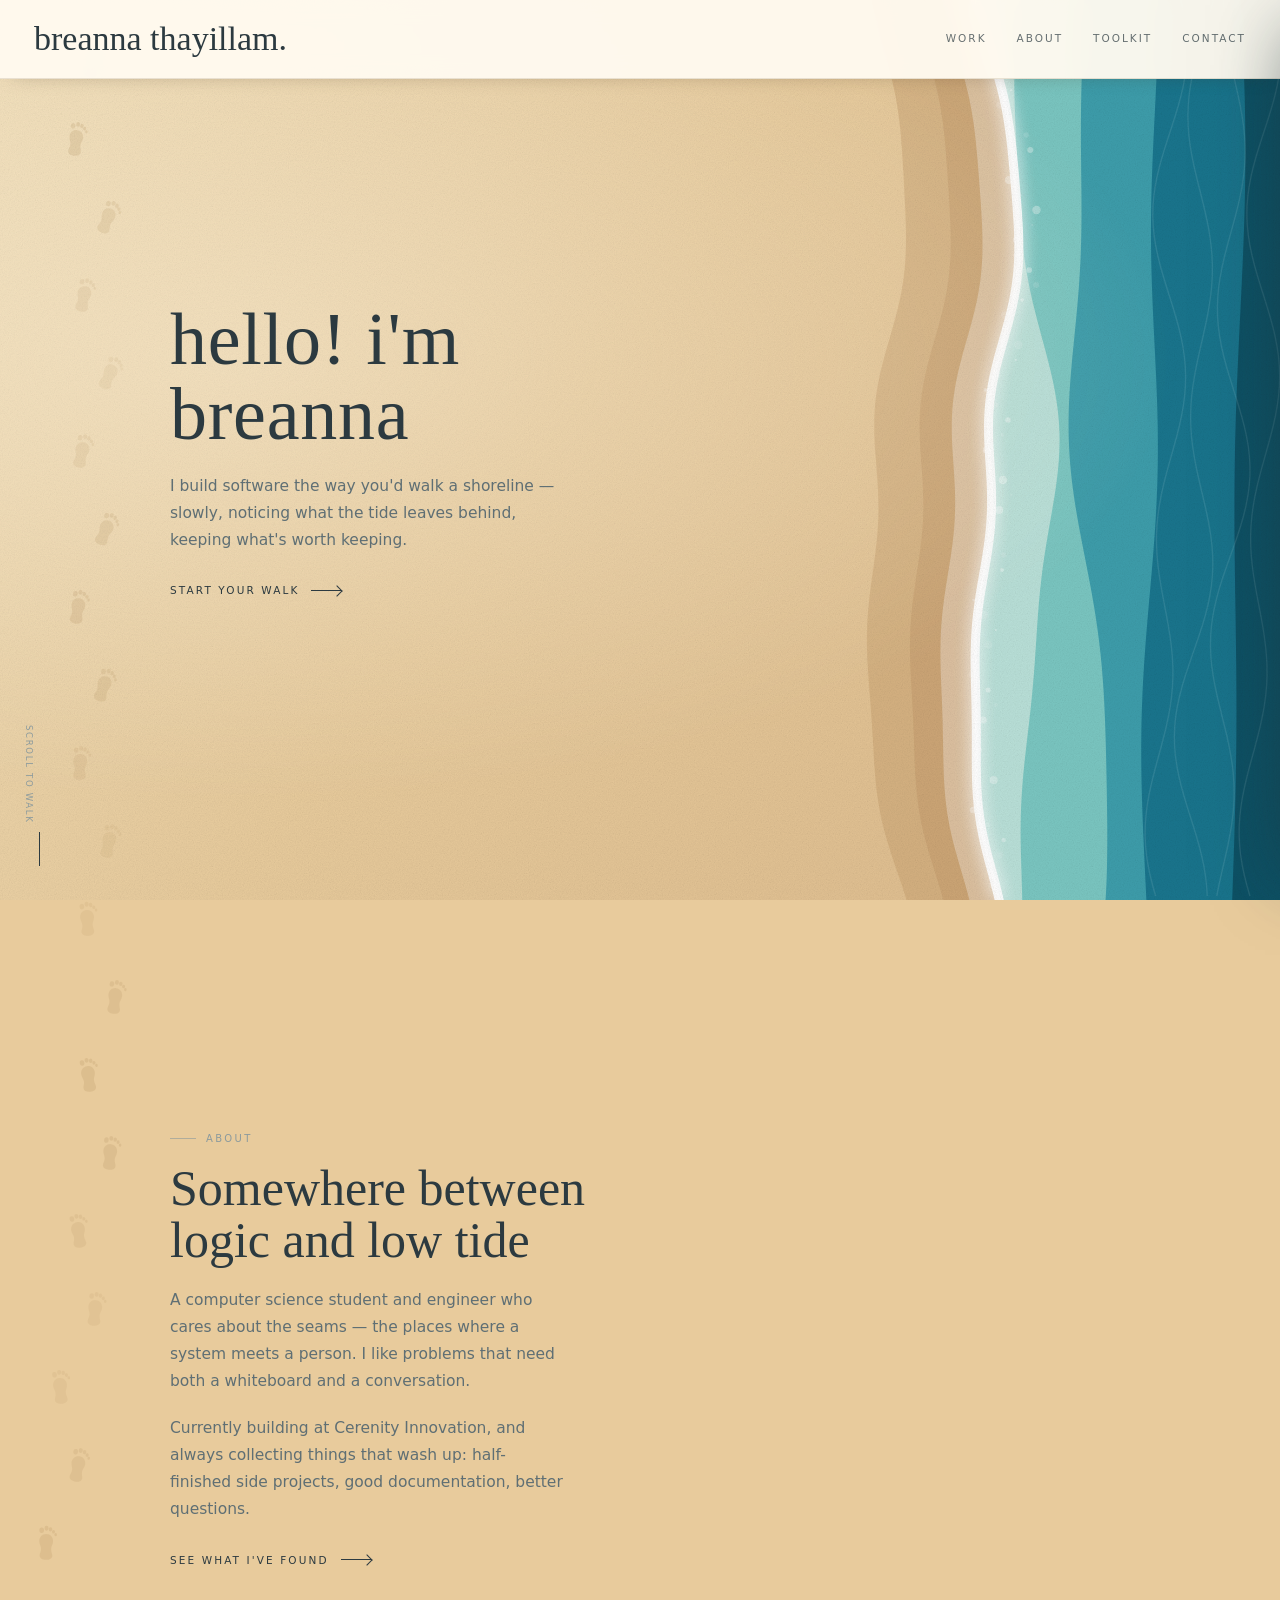
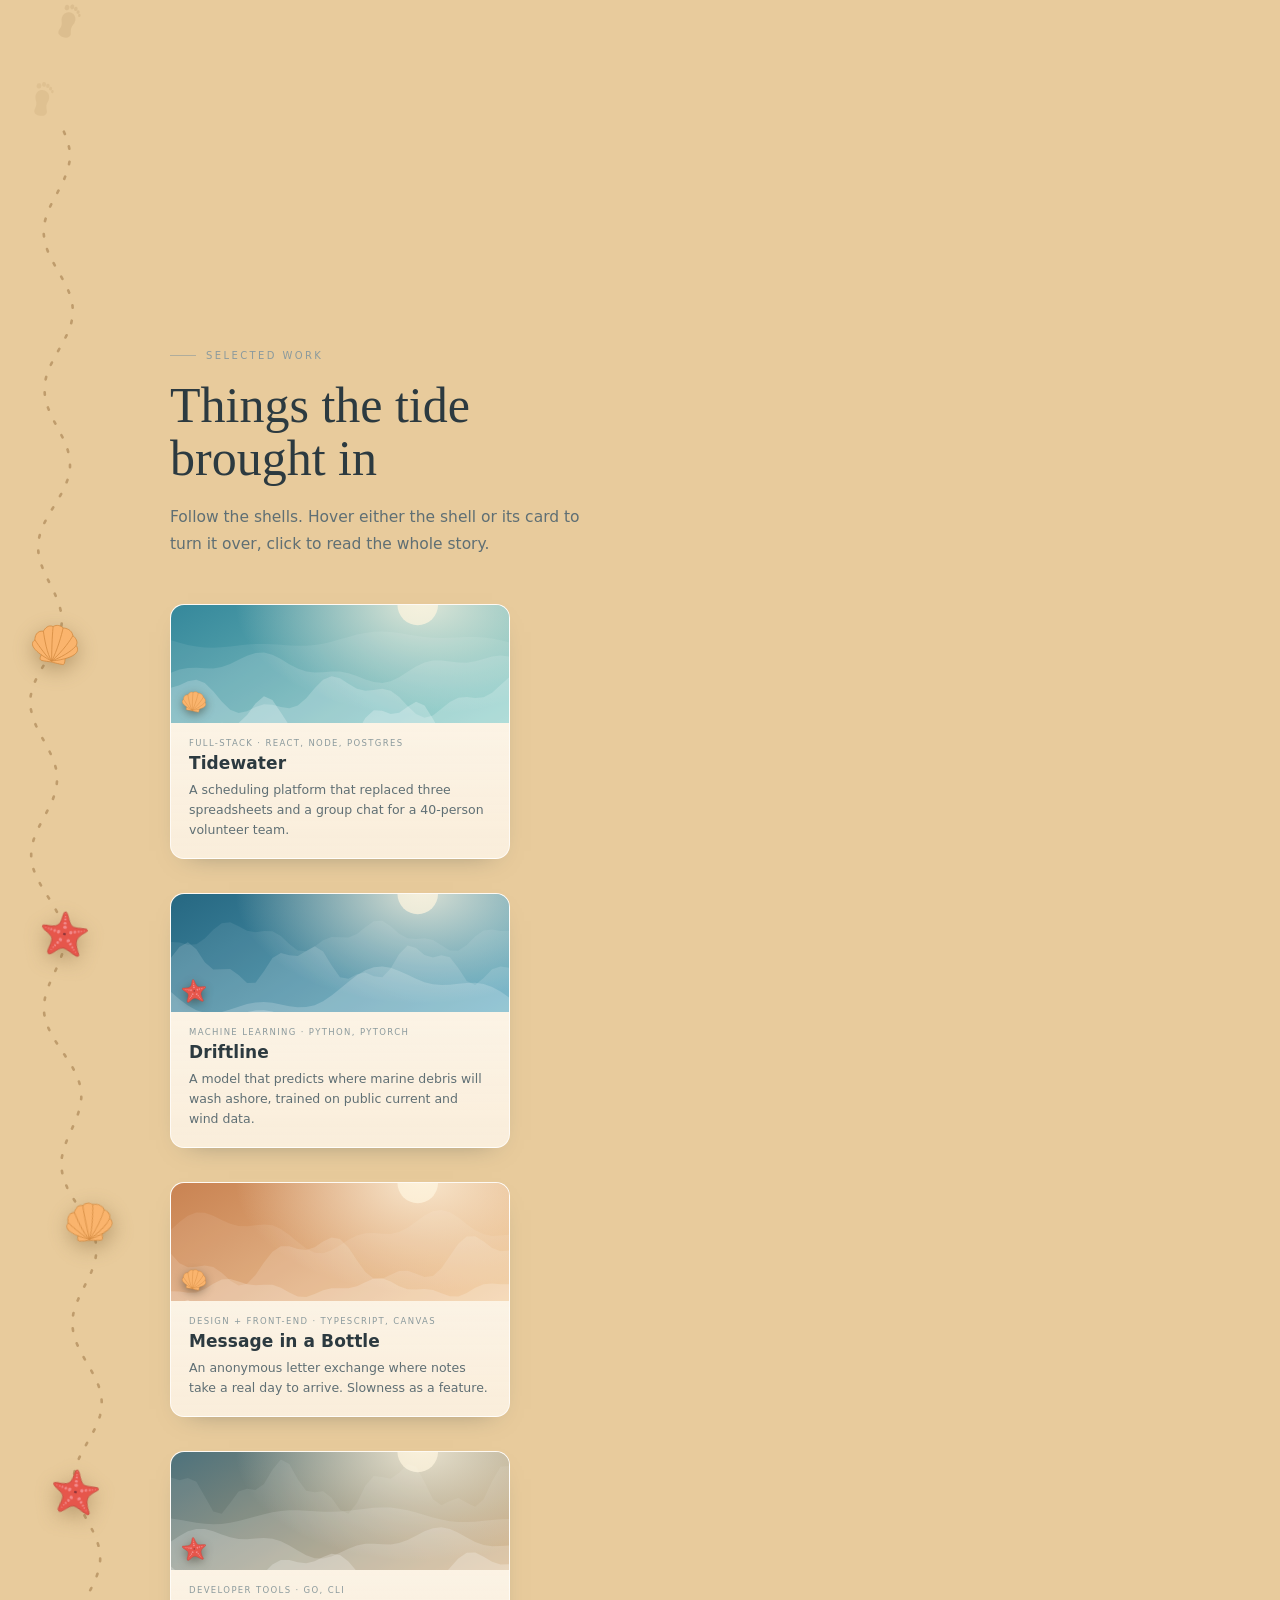
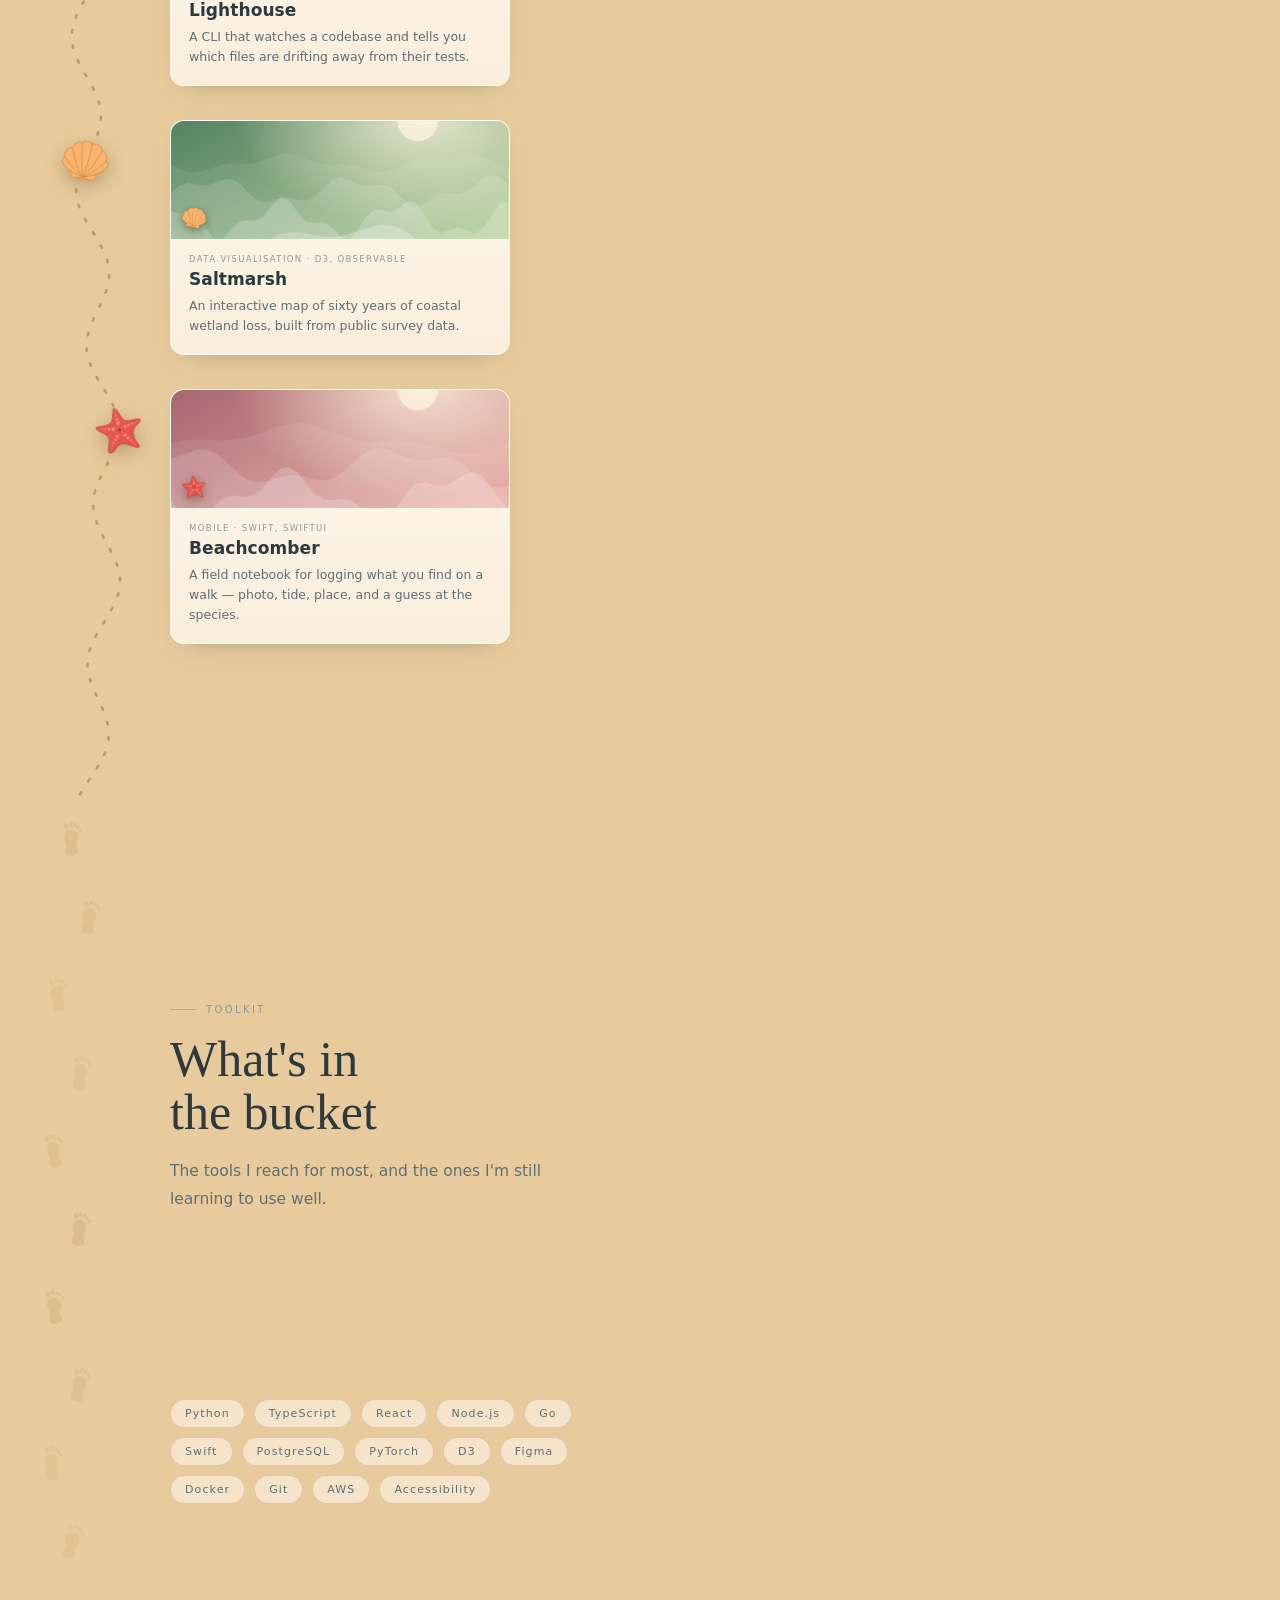
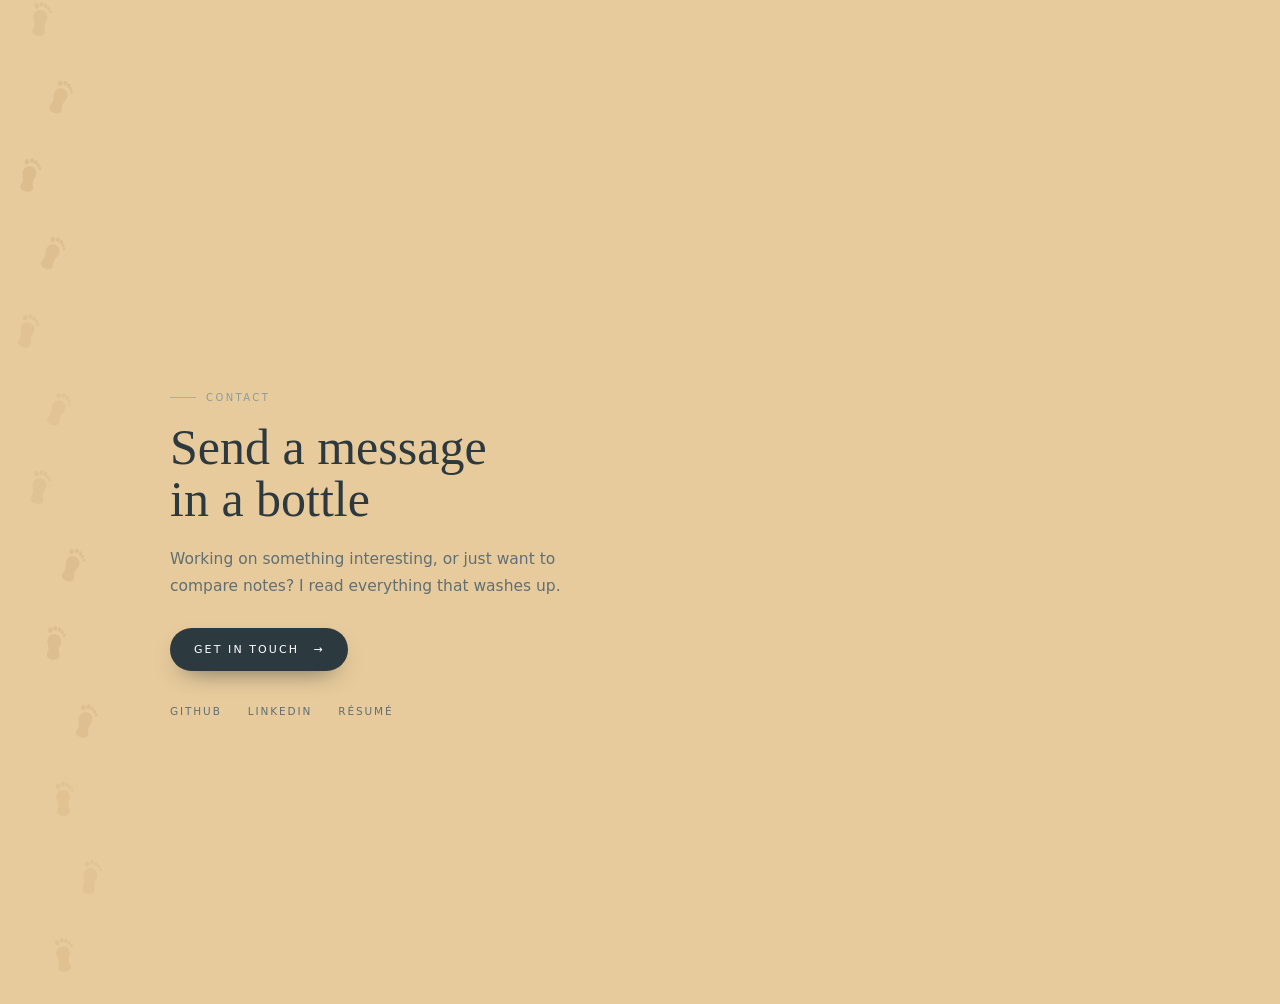
==== index.html @ 3561fac8 "interactive portfolio template set" ====
<!doctype html>
<html lang="en">
<head>
<meta charset="utf-8">
<meta name="viewport" content="width=device-width, initial-scale=1">
<title>Breanna Thayillam CS + Design Portfolio</title>
<style>
/* ============================================================
   SHORELINE — an interactive portfolio
   Sand on the left, sea on the right, the tide line running
   vertically down the screen. Scroll to walk the beach.
   ============================================================ */

:root{
  --shore: 52%;               /* horizontal position of the tide line */
  --trail: 170px;             /* footprint / shell gutter */
  --dry: 74vw;                /* rightmost x still on dry sand — JS measures it */

  --ink:        #2c3a40;
  --ink-soft:   #5f6f74;
  --ink-faint:  #8b9a9d;
  --sand-warm:  #e8cb9c;
  --shell:      #fdf6e9;
  --foam:       #ffffff;
  --deep:       #0e5468;

  --script: 'Snell Roundhand','Brush Script MT','Segoe Script','Bradley Hand',cursive;
  --sans: 'Avenir Next','Avenir','Helvetica Neue',system-ui,-apple-system,sans-serif;

  --ease: cubic-bezier(.22,.8,.28,1);
}

*{box-sizing:border-box;margin:0;padding:0}
html{scroll-behavior:smooth}
body{
  font-family:var(--sans);
  color:var(--ink);
  background:#e8cb9c;
  overflow-x:hidden;
  cursor:default;
  -webkit-font-smoothing:antialiased;
}

/* ---------- fixed beach ---------- */
#sea{position:fixed;inset:0;width:100%;height:100%;z-index:0;display:block}

#grain{
  position:fixed;inset:0;z-index:1;pointer-events:none;
  opacity:.5;mix-blend-mode:multiply;
  background-image:url("data:image/svg+xml,%3Csvg xmlns='http://www.w3.org/2000/svg' width='220' height='220'%3E%3Cfilter id='n'%3E%3CfeTurbulence type='fractalNoise' baseFrequency='0.85' numOctaves='4' stitchTiles='stitch'/%3E%3CfeColorMatrix type='saturate' values='0'/%3E%3C/filter%3E%3Crect width='220' height='220' filter='url(%23n)' opacity='.42'/%3E%3C/svg%3E");
}

/* vignette so text always sits on calm sand */
#vign{
  position:fixed;inset:0;z-index:1;pointer-events:none;
  background:radial-gradient(120% 80% at 18% 40%, rgba(255,246,228,.34), rgba(255,246,228,0) 62%);
}

/* ---------- footprints trailing the cursor ---------- */
#prints{position:fixed;inset:0;z-index:2;pointer-events:none;overflow:hidden}
.print{
  position:absolute;width:26px;height:40px;margin:-20px 0 0 -13px;
  opacity:0;transform-origin:50% 50%;
  animation:press .5s var(--ease) forwards, lift 7s linear forwards;
}
.print svg{width:100%;height:100%;display:block}
@keyframes press{ from{opacity:0;transform:var(--t) scale(.72)} to{opacity:.42;transform:var(--t) scale(1)} }
@keyframes lift{ 0%,42%{filter:none} 100%{opacity:0} }
/* a print the swash reaches dissolves instead of fading */
.print.wash{animation:washaway .9s var(--ease) forwards}
@keyframes washaway{
  from{opacity:.42;transform:var(--t) scale(1);filter:blur(0)}
  to{opacity:0;transform:var(--t) scale(1.3);filter:blur(2px)}
}

/* ---------- header ---------- */
/* a solid off-white bar, so the beach scrolls under it rather than through it */
header{
  position:fixed;top:0;left:0;right:0;z-index:22;
  display:flex;align-items:center;justify-content:space-between;
  padding:22px 34px;
  background:rgba(255,250,240,.96);
  backdrop-filter:blur(10px);-webkit-backdrop-filter:blur(10px);
  border-bottom:1px solid rgba(120,95,60,.16);
  box-shadow:0 6px 20px -14px rgba(60,45,25,.5);
}
.logo{font-family:var(--script);font-size:34px;line-height:1;color:var(--ink);text-decoration:none}
.topnav{display:flex;gap:30px}
.topnav a{
  font-size:10.5px;letter-spacing:.19em;text-transform:uppercase;
  color:var(--ink);text-decoration:none;opacity:.72;position:relative;padding-bottom:3px;
}
.topnav a::after{content:"";position:absolute;left:0;right:100%;bottom:0;height:1px;background:currentColor;transition:right .4s var(--ease)}
.topnav a:hover{opacity:1}
.topnav a:hover::after{right:0}

/* ---------- layout ---------- */
main{position:relative;z-index:10}
#trail{position:absolute;inset:0;pointer-events:none;z-index:-1}
#trail .step{position:absolute;width:24px;height:37px;opacity:.3;margin:-18px 0 0 -12px}
#trail .step svg{width:100%;height:100%;display:block}

section{
  min-height:100vh;
  display:grid;
  grid-template-columns:var(--trail) minmax(0,1fr);
  align-items:center;
  padding:120px 0;
}
/* nothing reaches past the dry sand */
.body{max-width:min(540px, var(--dry) - var(--trail));padding-right:48px}

.eyebrow{
  font-size:10px;letter-spacing:.24em;text-transform:uppercase;color:var(--ink-faint);
  display:flex;align-items:center;gap:10px;margin-bottom:18px;
}
.eyebrow::before{content:"";width:26px;height:1px;background:currentColor;opacity:.6}
h1{font-family:var(--script);font-weight:400;font-size:clamp(44px,6vw,74px);line-height:1.02;letter-spacing:.01em}
h2{font-family:var(--script);font-weight:400;font-size:clamp(34px,4.2vw,50px);line-height:1.05}
.lede{margin-top:20px;font-size:15.5px;line-height:1.75;color:var(--ink-soft);max-width:40ch}

.cta{
  display:inline-flex;align-items:center;gap:12px;margin-top:30px;
  font-size:10.5px;letter-spacing:.2em;text-transform:uppercase;
  color:var(--ink);text-decoration:none;background:none;border:0;font-family:inherit;cursor:pointer;
}
.cta .arrow{display:block;width:30px;height:1px;background:currentColor;position:relative;transition:width .4s var(--ease)}
.cta .arrow::after{content:"";position:absolute;right:0;top:-3px;width:7px;height:7px;border-top:1px solid currentColor;border-right:1px solid currentColor;transform:rotate(45deg)}
.cta:hover .arrow{width:48px}

/* reveal */
.rev{opacity:0;transform:translateY(22px);transition:opacity .9s var(--ease),transform .9s var(--ease)}
.rev.in{opacity:1;transform:none}
.rev:nth-child(2){transition-delay:.06s}
.rev:nth-child(3){transition-delay:.12s}
.rev:nth-child(4){transition-delay:.18s}

/* ---------- work: a beachcomb down the shoreline ---------- */
/* The cards line up with every other section's text and stop at the dry sand.
   The shells don't live here at all — they are placed out on the footprint
   line by JS, so the marker column is a zero-width anchor. */
#work{display:block;padding:150px 0 160px var(--trail)}

.work-head{width:min(620px, var(--dry) - var(--trail));margin:0 0 46px}
.work-head .lede{max-width:44ch}
.beachcomb{position:relative;width:min(620px, var(--dry) - var(--trail))}

/* one row per project: the card, with its shell anchored out to the left */
.find{
  display:grid;grid-template-columns:0 minmax(0,1fr);
  gap:0;align-items:start;margin-bottom:34px;
}
.find:last-child{margin-bottom:0}
/* a row fades in but never slides — the trail is drawn from measured shell
   positions, and a translate would leave the path pointing at where they were */
.find.rev{transform:none}
.marker{position:relative;min-height:90px}

.shellbtn{
  position:absolute;top:18px;width:46px;height:46px;
  background:none;border:0;padding:0;cursor:pointer;
  transition:transform .5s var(--ease),filter .5s var(--ease);
}
.shellbtn svg{width:100%;height:100%;display:block;filter:drop-shadow(0 6px 10px rgba(120,90,50,.42))}
.shellbtn:focus-visible{outline:2px solid var(--ink);outline-offset:6px;border-radius:50%}

/* The string the shells are threaded on: one continuous wave, carrying on from
   where the footprints leave off. Two copies of the same path — hovering a find
   reveals the darker one through a clip window, so a stretch of the line changes
   colour and nothing else. The geometry never moves under the cursor. */
#combtrail{position:absolute;inset:0;width:100%;height:100%;pointer-events:none;overflow:visible;z-index:-1}
#combtrail path{
  fill:none;stroke-width:2.6;
  stroke-linecap:round;stroke-linejoin:round;stroke-dasharray:2.5 13;
}
#combtrail .strand{stroke:rgba(150,110,60,.5)}
#combtrail .lit{stroke:rgba(105,71,30,.92);opacity:0;transition:opacity .45s var(--ease)}
#combtrail.on .lit{opacity:1}
#combcliprect{transition:y .5s var(--ease),height .5s var(--ease)}

/* ---------- project card ---------- */
.pcard{
  display:flex;flex-direction:column;max-width:340px;
  border-radius:14px;overflow:hidden;cursor:pointer;
  background:linear-gradient(180deg, rgba(255,253,248,.9), rgba(255,247,236,.78));
  border:1px solid rgba(255,255,255,.7);
  box-shadow:0 10px 26px -18px rgba(40,60,65,.55);
  transition:box-shadow .5s var(--ease),transform .5s var(--ease),border-color .5s var(--ease);
}
.pcard:hover,.pcard:focus-visible{
  transform:translateY(-6px);
  border-color:rgba(255,255,255,.95);
  box-shadow:0 28px 54px -26px rgba(28,54,60,.7);
  outline:none;
}
.pcard:focus-visible{box-shadow:0 0 0 2px var(--ink),0 28px 54px -26px rgba(28,54,60,.7)}

.thumb{position:relative;height:118px;flex:0 0 118px;overflow:hidden}
.thumb svg{width:100%;height:100%;display:block}
.thumb .badge{
  position:absolute;left:11px;bottom:9px;width:24px;height:24px;
  filter:drop-shadow(0 3px 5px rgba(40,30,15,.45));
  transition:transform .5s var(--ease);
}

.cbody{padding:15px 18px 18px;display:flex;flex-direction:column}
.cbody .meta{font-size:8.5px;letter-spacing:.16em;text-transform:uppercase;color:var(--ink-faint)}
.cbody h3{margin-top:5px;font-size:17px;font-weight:600;letter-spacing:.005em}
.cbody .short{margin-top:7px;font-size:12.5px;line-height:1.6;color:var(--ink-soft)}

/* the detail drawer inside each card — 0fr → 1fr animates height with no magic numbers */
.more{display:grid;grid-template-rows:0fr;opacity:0;
  transition:grid-template-rows .55s var(--ease),opacity .4s var(--ease),margin-top .55s var(--ease)}
.more > div{overflow:hidden}
.more ul{list-style:none}
.more li{position:relative;padding-left:14px;font-size:11.5px;line-height:1.5;color:var(--ink-soft);margin-bottom:5px}
.more li::before{content:"";position:absolute;left:0;top:6px;width:4px;height:4px;border-radius:50%;background:rgba(60,140,150,.55)}
.more .open{margin-top:10px;font-size:8.5px;letter-spacing:.16em;text-transform:uppercase;color:var(--ink);display:flex;align-items:center;gap:8px}
.more .open span{width:22px;height:1px;background:currentColor;position:relative}
.more .open span::after{content:"";position:absolute;right:0;top:-3px;width:6px;height:6px;border-top:1px solid currentColor;border-right:1px solid currentColor;transform:rotate(45deg)}

/* ---------- shell and card, hovered as one ---------- */
/* Either half of a find wakes the other: the shell is inside .find, so one
   :has() covers hovering the card, hovering the shell, and tabbing to either. */
.find:has(.pcard:hover) .more,
.find:has(.shellbtn:hover) .more,
.find:has(:focus-visible) .more{grid-template-rows:1fr;opacity:1;margin-top:14px}

.find:has(.pcard:hover) .shellbtn,
.find:has(.shellbtn:hover) .shellbtn,
.find:has(:focus-visible) .shellbtn{transform:rotate(-10deg) scale(1.15)}

.find:has(.shellbtn:hover) .pcard{
  transform:translateY(-6px);
  border-color:rgba(255,255,255,.95);
  box-shadow:0 28px 54px -26px rgba(28,54,60,.7);
}
.find:has(.pcard:hover) .badge,
.find:has(.shellbtn:hover) .badge{transform:rotate(-12deg) scale(1.12)}

/* ---------- toolkit ---------- */
.tide{grid-column:2;display:flex;flex-wrap:wrap;gap:9px;margin-top:26px;max-width:460px}
.tide span{
  font-size:11px;letter-spacing:.1em;padding:7px 14px;border-radius:100px;
  background:rgba(255,250,240,.55);border:1px solid rgba(120,95,60,.2);color:var(--ink-soft);
  transition:transform .4s var(--ease),background .4s var(--ease),color .4s var(--ease);
}
.tide span:hover{transform:translateY(-3px);background:rgba(255,252,246,.9);color:var(--ink)}

/* ---------- contact ---------- */
.bottle{
  display:inline-flex;align-items:center;gap:14px;margin-top:28px;
  padding:15px 24px;border-radius:100px;text-decoration:none;
  background:var(--ink);color:#fff;font-size:11px;letter-spacing:.19em;text-transform:uppercase;
  transition:transform .45s var(--ease),box-shadow .45s var(--ease);
  box-shadow:0 10px 26px -14px rgba(20,40,45,.9);
}
.bottle:hover{transform:translateY(-3px);box-shadow:0 18px 34px -16px rgba(20,40,45,.95)}
.links{display:flex;gap:26px;margin-top:34px}
.links a{font-size:10.5px;letter-spacing:.18em;text-transform:uppercase;color:var(--ink-soft);text-decoration:none;transition:color .3s}
.links a:hover{color:var(--ink)}

/* ---------- scroll hint ---------- */
.hint{
  position:fixed;left:24px;bottom:34px;z-index:20;
  text-align:center;transition:opacity .6s;
}
.hint .txt{font-size:8.5px;letter-spacing:.2em;text-transform:uppercase;color:var(--ink-faint);writing-mode:vertical-rl;margin-bottom:8px}
.hint .bar{width:1px;height:34px;background:rgba(90,110,115,.35);margin:0 auto;overflow:hidden;position:relative}
.hint .bar::after{content:"";position:absolute;inset:0;background:var(--ink);animation:drip 2.4s var(--ease) infinite}
@keyframes drip{0%{transform:translateY(-100%)}60%,100%{transform:translateY(100%)}}
.hint.gone{opacity:0;pointer-events:none}

/* ---------- project drawer ---------- */
#scrim{
  position:fixed;inset:0;z-index:40;background:rgba(22,44,50,.42);backdrop-filter:blur(3px);
  opacity:0;pointer-events:none;transition:opacity .5s var(--ease);
}
#scrim.open{opacity:1;pointer-events:auto}
#drawer{
  position:fixed;top:0;right:0;bottom:0;width:min(520px,92vw);z-index:41;
  background:linear-gradient(180deg,#fffaf0,#f7ecd8);
  box-shadow:-30px 0 70px -30px rgba(30,50,55,.6);
  transform:translateX(102%);transition:transform .62s var(--ease);
  padding:80px 52px;overflow-y:auto;
}
#drawer.open{transform:none}
#drawer .eyebrow{margin-bottom:14px}
#drawer h2{margin-bottom:18px}
#drawer p{font-size:15px;line-height:1.8;color:var(--ink-soft);margin-bottom:18px}
#drawer ul{list-style:none;margin:22px 0}
#drawer li{font-size:14px;line-height:1.7;color:var(--ink-soft);padding-left:20px;position:relative;margin-bottom:9px}
#drawer li::before{content:"";position:absolute;left:0;top:9px;width:7px;height:7px;border-radius:50%;background:rgba(60,140,150,.5)}
#close{
  position:absolute;top:26px;right:30px;width:40px;height:40px;border-radius:50%;
  border:1px solid rgba(120,95,60,.28);background:rgba(255,255,255,.5);cursor:pointer;
  display:grid;place-items:center;color:var(--ink);transition:transform .4s var(--ease),background .4s}
#close:hover{transform:rotate(90deg);background:#fff}
#close svg{width:15px;height:15px;stroke:currentColor;stroke-width:1.5;fill:none;stroke-linecap:round}

/* ---------- responsive ---------- */
@media (max-width:1080px){
  :root{--trail:160px}
  #work{padding:130px 0 140px var(--trail)}
  .shellbtn{width:40px;height:40px}
}
@media (max-width:820px){
  :root{--trail:0px}
  header{padding:20px 22px}
  .topnav{display:none}
  .hint{left:20px}
  section{grid-template-columns:1fr;padding:110px 22px 90px;align-content:center}
  .work-head,.tide{grid-column:1}
  .work-head,.beachcomb{width:auto}
  #work{padding:110px 16px 90px}
  /* no room for a gutter: the shell survives as the badge on the card */
  .find{grid-template-columns:1fr;margin-bottom:34px}
  .marker,#combtrail{display:none}
  .thumb{height:170px;flex-basis:170px}
  .body{padding-right:0}
  .lede{max-width:none}
  #trail{display:none}
  #drawer{padding:74px 30px}
}

@media (prefers-reduced-motion:reduce){
  html{scroll-behavior:auto}
  .rev{opacity:1;transform:none;transition:none}
  .more,.pcard,.shellbtn,#combtrail path,#combcliprect{transition:none}
  .hint .bar::after{animation:none}
  .print{animation:press .3s forwards, lift 3s linear forwards}
}
</style>
</head>
<body>

<!-- the shell artwork, defined once and referenced by every instance -->
<svg id="shellart" aria-hidden="true" width="0" height="0" style="position:absolute;overflow:hidden">
  <symbol id="sh-scallop" viewBox="0 0 829 721" fill="none">
<path d="M167.94 537.506C43.0324 447.823 -52.9521 338.791 52.4394 269.831C50.817 210.613 79.2091 96.0715 205.757 111.647C228.47 66.219 295.313 -13.9281 380.976 28.9033C413.424 7.0011 492.922 -14.9004 561.063 53.2406C613.791 55.6737 722.655 86.8229 736.283 191.955C775.221 221.159 841.415 298.061 794.689 372.042C843.496 428.007 851.27 537.638 595.134 606.959C597.567 619.127 590.267 707.881 565.93 712.748C541.594 717.616 371.242 671.377 349.339 666.51C326.802 661.501 196.022 649.474 159.518 632.439C131.028 619.144 150.406 570.026 167.94 537.506Z" fill="#FAB46D"/>
<path d="M794.69 372.042C855.53 441.806 852.609 594.961 354.207 649.474C187.91 565.92 -105.258 373.016 52.4394 269.831M354.207 649.474C288.012 606.641 125.448 378.532 52.4394 269.831M354.207 649.474C272.437 526.819 221.169 239.816 205.757 111.647M354.207 649.474C354.207 347.706 372.053 110.023 380.976 28.9033M354.207 649.474C455.445 462.572 534.294 174.109 561.063 53.2406M354.207 649.474C570.311 454.784 698.968 263.341 736.283 191.955M354.207 649.474C628.717 540.447 762.241 419.092 794.69 372.042M52.4394 269.831C50.817 210.613 79.2091 96.0715 205.757 111.647M205.757 111.647C228.47 66.219 295.313 -13.9281 380.976 28.9033M380.976 28.9033C413.424 7.0011 492.922 -14.9004 561.063 53.2406M561.063 53.2406C613.791 55.6737 722.655 86.8229 736.283 191.955M736.283 191.955C775.221 221.159 841.415 298.061 794.69 372.042M169.253 535.095C151.406 567.543 130.315 618.811 159.518 632.439C196.022 649.474 326.802 661.501 349.339 666.51C371.242 671.377 541.594 717.616 565.93 712.748C590.267 707.881 597.567 619.127 595.134 606.959" stroke="#D48B41" stroke-width="14.6016"/>
  </symbol>
  <symbol id="sh-star" viewBox="0 0 811 791" fill="none">
<path d="M195.245 480.416C134.966 406.072 -1.6663 365.885 6.37091 311.635C22.4453 265.42 243.469 337.756 301.738 221.216C343.981 136.73 323.841 0.192712 376.083 6.22062C428.325 12.2485 460.473 229.253 552.901 249.346C685.515 265.42 783.971 225.234 802.055 261.401C826.167 309.625 621.218 369.905 645.329 516.584C669.441 663.263 751.822 711.485 715.655 741.625C679.487 771.764 534.818 653.216 440.38 641.161C345.943 629.105 251.506 813.96 189.218 779.802C126.929 745.643 255.524 554.761 195.245 480.416Z" fill="#E6564B" stroke="#BC4239" stroke-width="12.0558"/>
<ellipse cx="381.771" cy="90.4186" rx="14.0651" ry="12.0558" fill="#F28B8C"/>
<ellipse cx="373.734" cy="38.1766" rx="10.0465" ry="8.03721" fill="#F28B8C"/>
<ellipse cx="387.799" cy="138.642" rx="20.093" ry="16.0744" fill="#F28B8C"/>
<ellipse cx="393.827" cy="204.949" rx="26.1209" ry="22.1023" fill="#F28B8C"/>
<ellipse cx="413.919" cy="393.823" rx="26.1209" ry="22.1023" fill="#8F3439"/>
<ellipse cx="403.873" cy="275.274" rx="32.1488" ry="28.1302" fill="#F28B8C"/>
<ellipse cx="700.351" cy="302.186" rx="14.0651" ry="12.0558" transform="rotate(81.3825 700.351 302.186)" fill="#F28B8C"/>
<ellipse cx="750.799" cy="286.412" rx="10.0465" ry="8.03721" transform="rotate(81.3825 750.799 286.412)" fill="#F28B8C"/>
<ellipse cx="653.575" cy="315.372" rx="20.093" ry="16.0744" transform="rotate(81.3825 653.575 315.372)" fill="#F28B8C"/>
<ellipse cx="588.92" cy="331.267" rx="26.1209" ry="22.1023" transform="rotate(81.3825 588.92 331.267)" fill="#F28B8C"/>
<ellipse cx="520.894" cy="351.737" rx="32.1488" ry="28.1302" transform="rotate(81.3825 520.894 351.737)" fill="#F28B8C"/>
<ellipse cx="621.945" cy="640.972" rx="14.0651" ry="12.0558" transform="rotate(145.308 621.945 640.972)" fill="#F28B8C"/>
<ellipse cx="658.288" cy="679.35" rx="10.0465" ry="8.03721" transform="rotate(145.308 658.288 679.35)" fill="#F28B8C"/>
<ellipse cx="589.542" cy="604.752" rx="20.093" ry="16.0744" transform="rotate(145.308 589.542 604.752)" fill="#F28B8C"/>
<ellipse cx="546.846" cy="553.664" rx="26.1209" ry="22.1023" transform="rotate(145.308 546.846 553.664)" fill="#F28B8C"/>
<ellipse cx="498.559" cy="501.558" rx="32.1488" ry="28.1302" transform="rotate(145.308 498.559 501.558)" fill="#F28B8C"/>
<ellipse cx="255.763" cy="657.121" rx="14.0651" ry="12.0558" transform="rotate(-139.384 255.763 657.121)" fill="#F28B8C"/>
<ellipse cx="227.857" cy="702.01" rx="10.0465" ry="8.03721" transform="rotate(-139.384 227.857 702.01)" fill="#F28B8C"/>
<ellipse cx="282.581" cy="616.593" rx="20.093" ry="16.0744" transform="rotate(-139.384 282.581 616.593)" fill="#F28B8C"/>
<ellipse cx="321.17" cy="562.334" rx="26.1209" ry="22.1023" transform="rotate(-139.384 321.17 562.334)" fill="#F28B8C"/>
<ellipse cx="359.327" cy="502.412" rx="32.1488" ry="28.1302" transform="rotate(-139.384 359.327 502.412)" fill="#F28B8C"/>
<ellipse cx="121.2" cy="341.928" rx="14.0651" ry="12.0558" transform="rotate(-74.1114 121.2 341.928)" fill="#F28B8C"/>
<ellipse cx="68.7534" cy="335.361" rx="10.0465" ry="8.03721" transform="rotate(-74.1114 68.7534 335.361)" fill="#F28B8C"/>
<ellipse cx="169.23" cy="349.336" rx="20.093" ry="16.0744" transform="rotate(-74.1114 169.23 349.336)" fill="#F28B8C"/>
<ellipse cx="234.656" cy="361.688" rx="26.1209" ry="22.1023" transform="rotate(-74.1114 234.656 361.688)" fill="#F28B8C"/>
<ellipse cx="305.045" cy="371.281" rx="32.1488" ry="28.1302" transform="rotate(-74.1114 305.045 371.281)" fill="#F28B8C"/>
  </symbol>
  <symbol id="sh-spiral" viewBox="0 0 848 813" fill="none">
<path d="M816.161 691.228C663.125 758.471 469.426 651.594 391.706 589.75C-75.3188 760.101 -118.625 47.2601 396.842 62.8651C809.216 75.3491 848.211 486.975 816.161 691.228Z" fill="#FAB1B1" stroke="#F28B8C" stroke-width="12.889"/>
<path d="M392.366 593.996C428.276 540.594 483.82 404.577 418.718 287.73C353.617 170.883 234.397 178.709 171.374 234.836C106.131 292.938 82.7482 392.076 160.42 458.276C243.141 514.996 298.871 425.906 292.279 383.451C288.653 360.101 263.759 311.793 208.569 320.364C153.378 328.935 166.507 383.742 178.785 394.554C191.377 405.642 221.095 401.028 217.798 379.801C215.161 362.819 203.181 360.332 197.52 361.211" stroke="#F28B8C" stroke-width="12.889"/>
  </symbol>
</svg>

<canvas id="sea" aria-hidden="true"></canvas>
<div id="grain" aria-hidden="true"></div>
<div id="vign" aria-hidden="true"></div>
<div id="prints" aria-hidden="true"></div>

<header>
  <a class="logo" href="#home">breanna thayillam.</a>
  <nav class="topnav">
    <a href="#work">Work</a>
    <a href="#about">About</a>
    <a href="#toolkit">Toolkit</a>
    <a href="#contact">Contact</a>
  </nav>
</header>

<div class="hint" id="hint">
  <div class="txt">Scroll to walk</div>
  <div class="bar"></div>
</div>

<main>
  <div id="trail" aria-hidden="true"></div>

  <section id="home">
    <div></div>
    <div class="body">
      <h1 class="rev">hello! i'm breanna</h1>
      <p class="lede rev">I build software the way you'd walk a shoreline — slowly, noticing what the tide leaves behind, keeping what's worth keeping.</p>
      <a class="cta rev" href="#about">Start your walk <span class="arrow"></span></a>
    </div>
  </section>

  <section id="about">
    <div></div>
    <div class="body">
      <p class="eyebrow rev">About</p>
      <h2 class="rev">Somewhere between<br>logic and low tide</h2>
      <p class="lede rev">A computer science student and engineer who cares about the seams — the places where a system meets a person. I like problems that need both a whiteboard and a conversation.</p>
      <p class="lede rev">Currently building at Cerenity Innovation, and always collecting things that wash up: half-finished side projects, good documentation, better questions.</p>
      <a class="cta rev" href="#work">See what I've found <span class="arrow"></span></a>
    </div>
  </section>

  <section id="work">
    <div class="work-head rev">
      <p class="eyebrow">Selected Work</p>
      <h2>Things the tide<br>brought in</h2>
      <p class="lede">Follow the shells. Hover either the shell or its card to turn it over, click to read the whole story.</p>
    </div>
    <div class="beachcomb" id="beachcomb">
      <svg id="combtrail" aria-hidden="true"></svg>
    </div>
  </section>

  <section id="toolkit">
    <div></div>
    <div class="body">
      <p class="eyebrow rev">Toolkit</p>
      <h2 class="rev">What's in<br>the bucket</h2>
      <p class="lede rev">The tools I reach for most, and the ones I'm still learning to use well.</p>
    </div>
    <div class="tide rev" id="tide"></div>
  </section>

  <section id="contact">
    <div></div>
    <div class="body">
      <p class="eyebrow rev">Contact</p>
      <h2 class="rev">Send a message<br>in a bottle</h2>
      <p class="lede rev">Working on something interesting, or just want to compare notes? I read everything that washes up.</p>
      <a class="bottle rev" href="mailto:info@cerenityinnovation.com">Get in touch <span>→</span></a>
      <div class="links rev">
        <a href="#" target="_blank" rel="noopener">GitHub</a>
        <a href="#" target="_blank" rel="noopener">LinkedIn</a>
        <a href="#" target="_blank" rel="noopener">Résumé</a>
      </div>
    </div>
  </section>
</main>

<div id="scrim"></div>
<aside id="drawer" role="dialog" aria-modal="true" aria-labelledby="dtitle" aria-hidden="true">
  <button id="close" aria-label="Close"><svg viewBox="0 0 24 24"><path d="M6 6l12 12M18 6L6 18"/></svg></button>
  <div id="dbody"></div>
</aside>

<!-- reusable footprint shape -->
<template id="foot">
  <svg viewBox="0 0 30 46" aria-hidden="true">
    <g fill="#a8825282">
      <path d="M15.2 12.5c5.4 0 8.6 4 8.6 9.1 0 3.7-2.3 6-2.3 9.4 0 3.9 1.6 5.6 1.6 8.3 0 3.4-3.4 5.4-7.9 5.4s-7.9-2-7.9-5.4c0-2.7 1.6-4.4 1.6-8.3 0-3.4-2.3-5.7-2.3-9.4 0-5.1 3.2-9.1 8.6-9.1z"/>
      <ellipse cx="9.4" cy="7.8" rx="2.9" ry="3.4"/>
      <ellipse cx="15.4" cy="5.2" rx="2.5" ry="3"/>
      <ellipse cx="20.4" cy="6.4" rx="2.2" ry="2.7"/>
      <ellipse cx="24.2" cy="9.4" rx="1.9" ry="2.3"/>
      <ellipse cx="26.9" cy="13" rx="1.6" ry="2"/>
    </g>
  </svg>
</template>

<script>
(() => {
'use strict';
const reduce = matchMedia('(prefers-reduced-motion: reduce)').matches;

/* =========================================================
   1. THE SEA — layered vertical waves on canvas
   ========================================================= */
const cv  = document.getElementById('sea');
const ctx = cv.getContext('2d');
let W = 0, H = 0, shoreX = 0, waterW = 0;

/* Water bands, shallow → deep. `f` is how far right of the shoreline the
   band starts, as a fraction of the water's width, so the sea keeps its
   proportions at any viewport. `sp` is drift speed in radians/second —
   deliberately slow: a full excursion takes 20–50 seconds. */
const BANDS = [
  { f:.03, af:.085, k:.0094, sp:.30, ph:4.7, col:'#b9e0d8' },
  { f:.15, af:.080, k:.0077, sp:.24, ph:3.4, col:'#7ac6c1' },
  { f:.33, af:.075, k:.0061, sp:.19, ph:2.2, col:'#3d9dab' },
  { f:.56, af:.070, k:.0046, sp:.15, ph:1.1, col:'#19758d' },
  { f:.82, af:.055, k:.0036, sp:.11, ph:0.0, col:'#0d5266' }
];

let clock = 0, scrollPhase = 0, surge = 0, surgeTarget = 0, tide = 0;

/* the sea gets the right-hand quarter of the screen */
function shoreFrac(){ return innerWidth <= 820 ? .80 : innerWidth <= 1080 ? .74 : .755; }

function resize(){
  const dpr = Math.min(devicePixelRatio || 1, 2);
  W = innerWidth; H = innerHeight;
  cv.width = W * dpr; cv.height = H * dpr;
  cv.style.width = W + 'px'; cv.style.height = H + 'px';
  ctx.setTransform(dpr, 0, 0, dpr, 0, 0);
  shoreX = W * shoreFrac();
  waterW = W - shoreX;
  for (const b of BANDS){
    b.off = waterW * b.f;
    b.amp = Math.max(11, Math.min(34, waterW * b.af));
  }
  /* Where the dry sand ends: the leading band at its furthest reach — tide
     fully in, the wave sum at its leftmost, and the wet strip it leaves behind
     — less a margin. Page content is capped here so nothing sits in water. */
  const lead = BANDS[0];
  document.documentElement.style.setProperty('--dry',
    Math.round(shoreX + lead.off - waterW * .1 - lead.amp * 1.29 - 139 - 40) + 'px');
  layTrail();
  if (reduce) draw();
}

/* How far the swash has run up the beach at height y. A slow travelling
   envelope, so one stretch of shore is rushing in while another is still
   draining — the shoreline never surges or recedes all at once. */
function swash(y){
  const a = .5 + .5 * Math.sin(y * .0026 - clock * .17 + .8);
  const b = .5 + .5 * Math.sin(y * .0009 + clock * .11 + 2.9);
  return .38 + .62 * (a * .65 + b * .35);
}

/* x position of a band's edge at height y.
   Four components at non-harmonic wavelength ratios (1 : 1.73 : 0.47 : 3.11)
   drifting at unrelated speeds and directions — the sum never repeats, so
   the waterline reads as irregular rather than as a rolling sine. */
function edge(b, y, extra){
  const s = clock * b.sp, p = b.ph, w = b.amp;
  return shoreX + b.off + tide + extra * swash(y)
    + w * .52 * Math.sin(y * b.k        + s        + scrollPhase       + p)
    + w * .30 * Math.sin(y * b.k * 1.73 - s * .61  + scrollPhase * .7  + p * 2.1 + 1.7)
    + w * .34 * Math.sin(y * b.k * 0.47 + s * .37  + scrollPhase * .4  + p * 0.6 + 3.9)
    + w * .13 * Math.sin(y * b.k * 3.11 - s * .83                      + p * 1.3);
}

/* leftmost reach of the water, including the thin swash sheet */
function waterlineAt(y){ return edge(BANDS[0], y, surge * .5 - 34); }

function fillBand(b, extra, color){
  ctx.beginPath();
  ctx.moveTo(W, -4);
  for (let y = -4; y <= H + 4; y += 6) ctx.lineTo(edge(b, y, extra), y);
  ctx.lineTo(W, H + 4);
  ctx.closePath();
  ctx.fillStyle = color;
  ctx.fill();
}

function draw(){
  /* --- dry sand --- */
  const sand = ctx.createLinearGradient(0, 0, W, H);
  sand.addColorStop(0,   '#f2dfb9');
  sand.addColorStop(.45, '#e8cb9c');
  sand.addColorStop(1,   '#dcb98a');
  ctx.fillStyle = sand;
  ctx.fillRect(0, 0, W, H);

  const lead = BANDS[0];

  /* --- wet sand the water has just left --- */
  ctx.save();
  ctx.globalAlpha = .55;
  fillBand(lead, -(88 + surge * 1.5), '#cba473');
  ctx.globalAlpha = .4;
  fillBand(lead, -(42 + surge * 1.1), '#bf9564');
  ctx.restore();

  /* --- the water itself --- */
  for (const b of BANDS) fillBand(b, surge, b.col);

  /* --- foam edge --- */
  ctx.save();
  ctx.beginPath();
  for (let y = -4; y <= H + 4; y += 5){
    const x = edge(lead, y, surge);
    y === -4 ? ctx.moveTo(x, y) : ctx.lineTo(x, y);
  }
  ctx.strokeStyle = 'rgba(255,255,255,.92)';
  ctx.lineWidth = 9; ctx.lineJoin = 'round';
  ctx.shadowColor = 'rgba(255,255,255,.85)'; ctx.shadowBlur = 16;
  ctx.stroke();
  ctx.lineWidth = 3; ctx.strokeStyle = '#fff'; ctx.stroke();
  ctx.restore();

  /* --- swash: the thin sheet sliding up the sand --- */
  ctx.save();
  ctx.globalAlpha = .3;
  ctx.beginPath();
  ctx.moveTo(0, -4);
  for (let y = -4; y <= H + 4; y += 6) ctx.lineTo(waterlineAt(y), y);
  for (let y = H + 4; y >= -4; y -= 6) ctx.lineTo(edge(lead, y, surge), y);
  ctx.closePath();
  ctx.fillStyle = '#ffffff';
  ctx.fill();
  ctx.restore();

  /* --- bubbles riding the foam, thickest where the swash is running --- */
  ctx.save();
  ctx.fillStyle = 'rgba(255,255,255,.72)';
  for (let y = 0; y < H; y += 15){
    const wob = Math.sin(y * .09 + clock * .5) * 13;
    const r = 1 + (Math.sin(y * 2.7) + 1) * 1.6;
    ctx.globalAlpha = (.18 + .42 * (Math.sin(y * .21 + clock * .34) + 1) / 2) * swash(y);
    ctx.beginPath();
    ctx.arc(edge(lead, y, surge) + 7 + wob, y, r, 0, 6.2832);
    ctx.fill();
  }
  ctx.restore();

  /* --- glints on deep water --- */
  ctx.save();
  ctx.globalAlpha = .1;
  ctx.strokeStyle = '#eafcff'; ctx.lineWidth = 1.4;
  const b3 = BANDS[3], gap = Math.max(26, waterW * .1);
  for (let i = 0; i < 4; i++){
    ctx.beginPath();
    for (let y = -4; y <= H + 4; y += 10)
      ctx.lineTo(edge(b3, y, surge) + gap * (i + .5) + Math.sin(y * .02 + i * 2.1 + clock * .2) * 14, y);
    ctx.stroke();
  }
  ctx.restore();
}

/* =========================================================
   2. SCROLL drives the waves
   ========================================================= */
let lastY = scrollY, vel = 0;
addEventListener('scroll', () => {
  const y = scrollY;
  vel = vel * .82 + (y - lastY) * .18;
  lastY = y;
  surgeTarget = Math.max(surgeTarget, Math.min(Math.abs(vel) * 1.1, 34));
  document.getElementById('hint').classList.toggle('gone', y > 140);
}, { passive: true });

let frame = 0;
function tick(t){
  clock = t / 1000;
  /* scroll nudges the waves along their travel, gently */
  scrollPhase = scrollY * .0009;

  /* surge builds and drains over seconds, not frames */
  surgeTarget *= .982;
  surge += (surgeTarget - surge) * .022;

  const doc = Math.max(1, document.body.scrollHeight - innerHeight);
  const prog = Math.min(scrollY / doc, 1);
  tide = -waterW * .1 * Math.sin(prog * Math.PI);  /* tide creeps in mid-page, retreats at the end */

  draw();
  if (++frame % 4 === 0) washPrints();
  requestAnimationFrame(tick);
}

/* =========================================================
   3. FOOTPRINTS behind the cursor
   ========================================================= */
const printLayer = document.getElementById('prints');
const footTpl = document.getElementById('foot');
let px = null, py = null, side = 1, live = [];

function stamp(x, y, angle){
  const el = document.createElement('div');
  el.className = 'print';
  el._x = x; el._y = y;
  el.appendChild(footTpl.content.cloneNode(true));
  /* offset each print to the side of the walking line, like real strides */
  const nx = Math.cos(angle + Math.PI / 2) * 11 * side;
  const ny = Math.sin(angle + Math.PI / 2) * 11 * side;
  el.style.left = (x + nx) + 'px';
  el.style.top  = (y + ny) + 'px';
  el.style.setProperty('--t', `rotate(${angle * 180 / Math.PI + 90 + side * 7}deg)`);
  printLayer.appendChild(el);
  side *= -1;
  live.push(el);
  setTimeout(() => { el.remove(); live = live.filter(n => n !== el); }, 5000);
  if (live.length > 44) live.shift().remove();
}

/* sand only — nothing presses into water */
function onSand(x, y){ return x < waterlineAt(y) - 20; }

addEventListener('pointermove', e => {
  if (px === null){ px = e.clientX; py = e.clientY; return; }
  const dx = e.clientX - px, dy = e.clientY - py;
  const d = Math.hypot(dx, dy);
  if (d < 54) return;
  const a = Math.atan2(dy, dx);
  /* place the print slightly behind the cursor — you leave it as you pass */
  const fx = e.clientX - Math.cos(a) * 16, fy = e.clientY - Math.sin(a) * 16;
  px = e.clientX; py = e.clientY;
  if (!onSand(fx, fy)) return;
  stamp(fx, fy, a);
}, { passive: true });

/* an incoming swash erases the prints it reaches */
function washPrints(){
  for (let i = live.length - 1; i >= 0; i--){
    const el = live[i];
    if (el.classList.contains('wash')) continue;
    if (!onSand(el._x, el._y)){
      el.classList.add('wash');
      setTimeout(() => el.remove(), 900);
      live.splice(i, 1);
    }
  }
}

/* =========================================================
   4. The trail already worn into the sand
   ========================================================= */
/* The line the walk follows, as a function of page height. Two sines at
   unrelated wavelengths — long and lazy, with a shorter one riding it. The
   shell string borrows this same function, so both read as one path. */
const WANDER = y => Math.sin(y * .0022) * 26 + Math.sin(y * .0071) * 9;
const STEP0 = 60, STEPY = 78;   /* first print, and the stride between prints */
const GUTTER = 74;              /* the walk's centreline, from the left edge */
/* The prints sidestep ±13px every stride, so the walk reads as a wave one
   stride-pair long. The shell string carries that same short wavelength, or it
   would drift down the page far straighter than the footprints above it. */
const RIPPLE = y => Math.sin(y * (Math.PI / STEPY)) * 14;
/* where the walk pauses for the beachcombing, in page coordinates */
function combGap(){
  const work = document.getElementById('work');
  return [work.offsetTop - 40, work.offsetTop + work.offsetHeight + 10];
}

function layTrail(){
  const trail = document.getElementById('trail');
  trail.innerHTML = '';
  if (innerWidth <= 820) return;
  const h = document.querySelector('main').scrollHeight;
  /* the walk pauses where the beachcombing starts — the shell string picks the
     line up there and carries it down the page in the prints' place */
  const [skipA, skipB] = combGap();
  let s = 1;
  for (let y = STEP0; y < h - 40; y += STEPY){
    if (y > skipA && y < skipB){ s *= -1; continue; }
    const wander = WANDER(y);
    const step = document.createElement('div');
    step.className = 'step';
    step.appendChild(footTpl.content.cloneNode(true));
    step.style.left = (GUTTER + wander + s * 13) + 'px';
    step.style.top  = y + 'px';
    step.style.transform = `rotate(${8 + s * 6 + Math.sin(y * .004) * 10}deg)`;
    step.style.opacity = .18 + .16 * ((Math.sin(y * .013) + 1) / 2);
    trail.appendChild(step);
    s *= -1;
  }
}

/* =========================================================
   5. Shells = projects
   ========================================================= */
/* The three shells, cycled down the beach. Each instance is a reference to the
   artwork in #shellart, so the paths live in the document exactly once. */
function shell(type){
  return `<svg viewBox="0 0 100 100" aria-hidden="true"><use href="#sh-${type}"/></svg>`;
}

/* Placeholder card art: a generated aerial coastline in each project's own
   duotone. Swap the <svg> for an <img src="..."> screenshot when you have one. */
function thumb(i, from, to){
  let bands = '';
  for (let b = 0; b < 4; b++){
    const base = 92 + b * 33 + (i % 3) * 8;
    const amp  = 8 + ((i + b) % 4) * 5;
    const k    = .017 + ((i * 3 + b) % 5) * .007;
    const ph   = i * 1.7 + b * 2.3;
    let d = `M0 240 L0 ${base}`;
    for (let x = 0; x <= 400; x += 10)
      d += ` L${x} ${(base + amp * Math.sin(x * k + ph) + amp * .45 * Math.sin(x * k * 2.7 - ph)).toFixed(1)}`;
    bands += `<path d="${d} L400 240 Z" fill="#fff" opacity="${(.08 + b * .055).toFixed(3)}"/>`;
  }
  return `<svg viewBox="0 0 400 240" preserveAspectRatio="xMidYMid slice" aria-hidden="true">
    <defs>
      <linearGradient id="tg${i}" x1="0" y1="0" x2="1" y2="1">
        <stop offset="0" stop-color="${from}"/><stop offset="1" stop-color="${to}"/></linearGradient>
      <radialGradient id="ts${i}" cx=".74" cy=".2" r=".55">
        <stop offset="0" stop-color="#fff6e2" stop-opacity=".8"/>
        <stop offset="1" stop-color="#fff6e2" stop-opacity="0"/></radialGradient>
    </defs>
    <rect width="400" height="240" fill="url(#tg${i})"/>
    <circle cx="292" cy="50" r="24" fill="#fff4d9" opacity=".72"/>
    <rect width="400" height="240" fill="url(#ts${i})"/>
    ${bands}</svg>`;
}

const PROJECTS = [
  { shell:'scallop', title:'Tidewater', meta:'Full-stack · React, Node, Postgres', from:'#2b7f96', to:'#8fd3c8',
    blurb:'A scheduling platform that replaced three spreadsheets and a group chat for a 40-person volunteer team.',
    body:'Tidewater started as a favour and turned into the thing I learned the most from. The hard part was never the calendar — it was modelling the messy human rules people had been holding in their heads.',
    points:['Weekly coordination fell from ~6 hours to under 30 minutes','A conflict model for overlapping shift claims','40 active users, still running two years on'] },
  { shell:'star', title:'Driftline', meta:'Machine learning · Python, PyTorch', from:'#1f5f7a', to:'#63b0c4',
    blurb:'A model that predicts where marine debris will wash ashore, trained on public current and wind data.',
    body:'Part coursework, part obsession. I wanted to know whether a small model on open data could beat a naive drift baseline — it could, but only once I stopped treating wind and current as independent.',
    points:['18% better than naive drift on held-out coastline','Full pipeline: ingest, clean, features, eval','Wrote the postmortem on what it still gets wrong'] },
  { shell:'scallop', title:'Message in a Bottle', meta:'Design + front-end · TypeScript, Canvas', from:'#c47a4a', to:'#f5cf9c',
    blurb:'An anonymous letter exchange where notes take a real day to arrive. Slowness as a feature.',
    body:'Every messaging product optimises for instant. I wanted to see what changes when it can\'t be. People wrote longer. They asked better questions. They came back.',
    points:['A deliberate 24-hour delay, shown as a drift animation','Moderation queue designed before launch, not after','~1,200 letters exchanged in the first month'] },
  { shell:'star', title:'Lighthouse', meta:'Developer tools · Go, CLI', from:'#3d6b7d', to:'#e0b077',
    blurb:'A CLI that watches a codebase and tells you which files are drifting away from their tests.',
    body:'Built for myself after one too many "this file has no coverage and nobody noticed" moments. It maps source files to test files, watches change frequency, and quietly flags the ones going dark.',
    points:['Single binary, zero config, any Git repo','Ranks risk by change frequency × coverage gap','Used across three of my projects and two friends\''] },
  { shell:'scallop', title:'Saltmarsh', meta:'Data visualisation · D3, Observable', from:'#4a7a5e', to:'#b8d492',
    blurb:'An interactive map of sixty years of coastal wetland loss, built from public survey data.',
    body:'The data existed; nobody could see it. I spent longer on the legend than the map — getting people to read a rate of change rather than a snapshot turned out to be the whole design problem.',
    points:['Six decades of survey data, normalised into one timeline','Scrubbing timeline with per-parish breakdown','Picked up by two local conservation groups'] },
  { shell:'star', title:'Beachcomber', meta:'Mobile · Swift, SwiftUI', from:'#a05f6b', to:'#f0b3a4',
    blurb:'A field notebook for logging what you find on a walk — photo, tide, place, and a guess at the species.',
    body:'An excuse to learn SwiftUI properly, and to stop losing the notes I was keeping in my camera roll. Offline-first, because the beaches worth walking rarely have signal.',
    points:['Offline-first with conflict-free sync on reconnect','Auto-tags each find with tide state and location','On-device species suggestions from a small Core ML model'] }
];

const TOOLS = ['Python','TypeScript','React','Node.js','Go','Swift','PostgreSQL','PyTorch','D3','Figma','Docker','Git','AWS','Accessibility'];

document.getElementById('tide').innerHTML = TOOLS.map(t => `<span>${t}</span>`).join('');

/* ---- build the beachcomb: one shell + one card per project ---- */
const comb = document.getElementById('beachcomb');
const combTrail = document.getElementById('combtrail');

PROJECTS.forEach((p, i) => {
  const find = document.createElement('div');
  find.className = 'find rev';
  find.innerHTML = `
    <div class="marker">
      <button class="shellbtn" aria-label="${p.title} — open case study">${shell(p.shell)}</button>
    </div>
    <article class="pcard" tabindex="0" role="button" aria-label="${p.title} — open case study">
      <div class="thumb">${thumb(i, p.from, p.to)}<div class="badge">${shell(p.shell)}</div></div>
      <div class="cbody">
        <span class="meta">${p.meta}</span>
        <h3>${p.title}</h3>
        <p class="short">${p.blurb}</p>
        <div class="more"><div>
          <ul>${p.points.map(x => `<li>${x}</li>`).join('')}</ul>
          <span class="open">Open case study <span></span></span>
        </div></div>
      </div>
    </article>`;

  /* left is set in drawTrail — each shell is placed on the wave at its own
     height, so the string always runs through the middle of them */
  const btn = find.querySelector('.shellbtn');
  btn.querySelector('svg').style.transform = `rotate(${Math.sin(i * 2.4) * 14}deg)`;

  const card = find.querySelector('.pcard');
  [btn, card].forEach(el => el.addEventListener('click', () => open(i)));
  card.addEventListener('keydown', e => {
    if (e.key === 'Enter' || e.key === ' '){ e.preventDefault(); open(i); }
  });

  /* :has() handles the card/shell pairing; only the trail needs JS, since the
     path lives in a sibling SVG no selector can reach from here */
  find.addEventListener('pointerenter', () => lightUp(i, true));
  find.addEventListener('pointerleave', () => lightUp(i, false));
  find.addEventListener('focusin',  () => lightUp(i, true));
  find.addEventListener('focusout', () => lightUp(i, false));

  comb.appendChild(find);
});

/* ---- the string the shells hang on ---- */
/* One path, sampled straight off WANDER — the same wave the footprints walk.
   Its baseline eases out of the print gutter at the top and back into it at the
   bottom, so the string reads as the walk continuing by other means. Because x
   depends only on y, no amount of card expanding can bend it: the shells simply
   slide along a line that was already there. */
combTrail.innerHTML =
  `<defs><clipPath id="combclip" clipPathUnits="userSpaceOnUse">
     <rect id="combcliprect" x="-6000" width="12000" y="0" height="0"/>
   </clipPath></defs>
   <path class="strand"></path>
   <path class="strand lit" clip-path="url(#combclip)"></path>`;
const strands = [...combTrail.querySelectorAll('.strand')];
const clipRect = combTrail.querySelector('#combcliprect');

let shellY = [];         /* shell centres in comb space, measured at rest */
let held = false, holdT = 0;

function drawTrail(force){
  if (innerWidth <= 820) return;
  const box = comb.getBoundingClientRect();
  if (!box.height) return;
  const mainBox = document.querySelector('main').getBoundingClientRect();
  const originX = box.left - mainBox.left;   /* comb's page position */
  const originY = box.top  - mainBox.top;
  combTrail.setAttribute('viewBox', `0 0 ${box.width} ${box.height}`);

  /* the walk's own line, expressed in comb space — the shells are strung along
     exactly this, so the string is the footprints' wave carried on */
  const gutter = GUTTER - originX;
  const walk = y => gutter + WANDER(y) + RIPPLE(y);

  /* thread every shell onto it at its own height (read, then write —
     interleaving the two would force a reflow per shell) */
  const btns = [...comb.querySelectorAll('.shellbtn')];
  if (!btns.length) return;
  const rects = btns.map(b => b.getBoundingClientRect());
  const ys = rects.map(r => r.top - box.top + r.height / 2);
  btns.forEach((b, i) => {
    b.style.left = (walk(originY + ys[i]) - rects[i].width / 2).toFixed(1) + 'px';
  });

  /* while a find is open the path is left exactly as it was */
  if (held && !force && strands[0].getAttribute('d')) return;
  shellY = ys;

  /* run from just below the last footprint to just above the next one */
  const [skipA, skipB] = combGap();
  const top = STEP0 + Math.floor((skipA - STEP0) / STEPY) * STEPY + 34 - originY;
  const bot = STEP0 + Math.ceil((skipB - STEP0) / STEPY) * STEPY - 34 - originY;

  let d = '';
  for (let y = top; y < bot + 6; y += 6){
    const at = Math.min(y, bot);
    d += `${d ? 'L' : 'M'}${walk(originY + at).toFixed(1)} ${at.toFixed(1)}`;
  }
  strands.forEach(s => s.setAttribute('d', d));
}

/* Hovering darkens a stretch of the string — from the shell before to the shell
   after — by sliding a clip window over the second copy of the path. The line
   itself is frozen until the card has finished collapsing again. */
function lightUp(i, on){
  clearTimeout(holdT);
  combTrail.classList.toggle('on', on);
  if (!on){ holdT = setTimeout(() => { held = false; drawTrail(true); }, 640); return; }
  held = true;
  if (!shellY.length) return;
  const a = i > 0 ? shellY[i - 1] : shellY[0] - 300;
  const b = i < shellY.length - 1 ? shellY[i + 1] : shellY[i] + 300;
  clipRect.setAttribute('y', (a - 8).toFixed(1));
  clipRect.setAttribute('height', (b - a + 16).toFixed(1));
}

/* fires through the whole expand transition, so the shells keep riding the wave */
new ResizeObserver(() => drawTrail()).observe(comb);
addEventListener('resize', () => drawTrail(true));
addEventListener('load', () => drawTrail(true));
drawTrail(true);

/* =========================================================
   6. Drawer
   ========================================================= */
const scrim = document.getElementById('scrim');
const drawer = document.getElementById('drawer');
const dbody = document.getElementById('dbody');
let lastFocus = null;

function open(i){
  const p = PROJECTS[i];
  lastFocus = document.activeElement;
  dbody.innerHTML = `<p class="eyebrow">${p.meta}</p>
    <h2 id="dtitle">${p.title}</h2>
    <p>${p.blurb}</p>
    <p>${p.body}</p>
    <ul>${p.points.map(x => `<li>${x}</li>`).join('')}</ul>
    <a class="cta" href="#" onclick="return false">View case study <span class="arrow"></span></a>`;
  scrim.classList.add('open');
  drawer.classList.add('open');
  drawer.setAttribute('aria-hidden', 'false');
  document.getElementById('close').focus();
}
function shut(){
  scrim.classList.remove('open');
  drawer.classList.remove('open');
  drawer.setAttribute('aria-hidden', 'true');
  if (lastFocus) lastFocus.focus();
}
scrim.addEventListener('click', shut);
document.getElementById('close').addEventListener('click', shut);
addEventListener('keydown', e => { if (e.key === 'Escape') shut(); });

/* =========================================================
   7. Reveals + active section
   ========================================================= */
const io = new IntersectionObserver(es => {
  es.forEach(e => { if (e.isIntersecting){ e.target.classList.add('in'); io.unobserve(e.target); } });
}, { threshold: .18, rootMargin: '0px 0px -8% 0px' });
document.querySelectorAll('.rev').forEach(el => io.observe(el));

/* =========================================================
   go
   ========================================================= */
addEventListener('resize', resize);
resize();
if (reduce){ draw(); } else { requestAnimationFrame(tick); }
addEventListener('load', layTrail);
})();
</script>
</body>
</html>
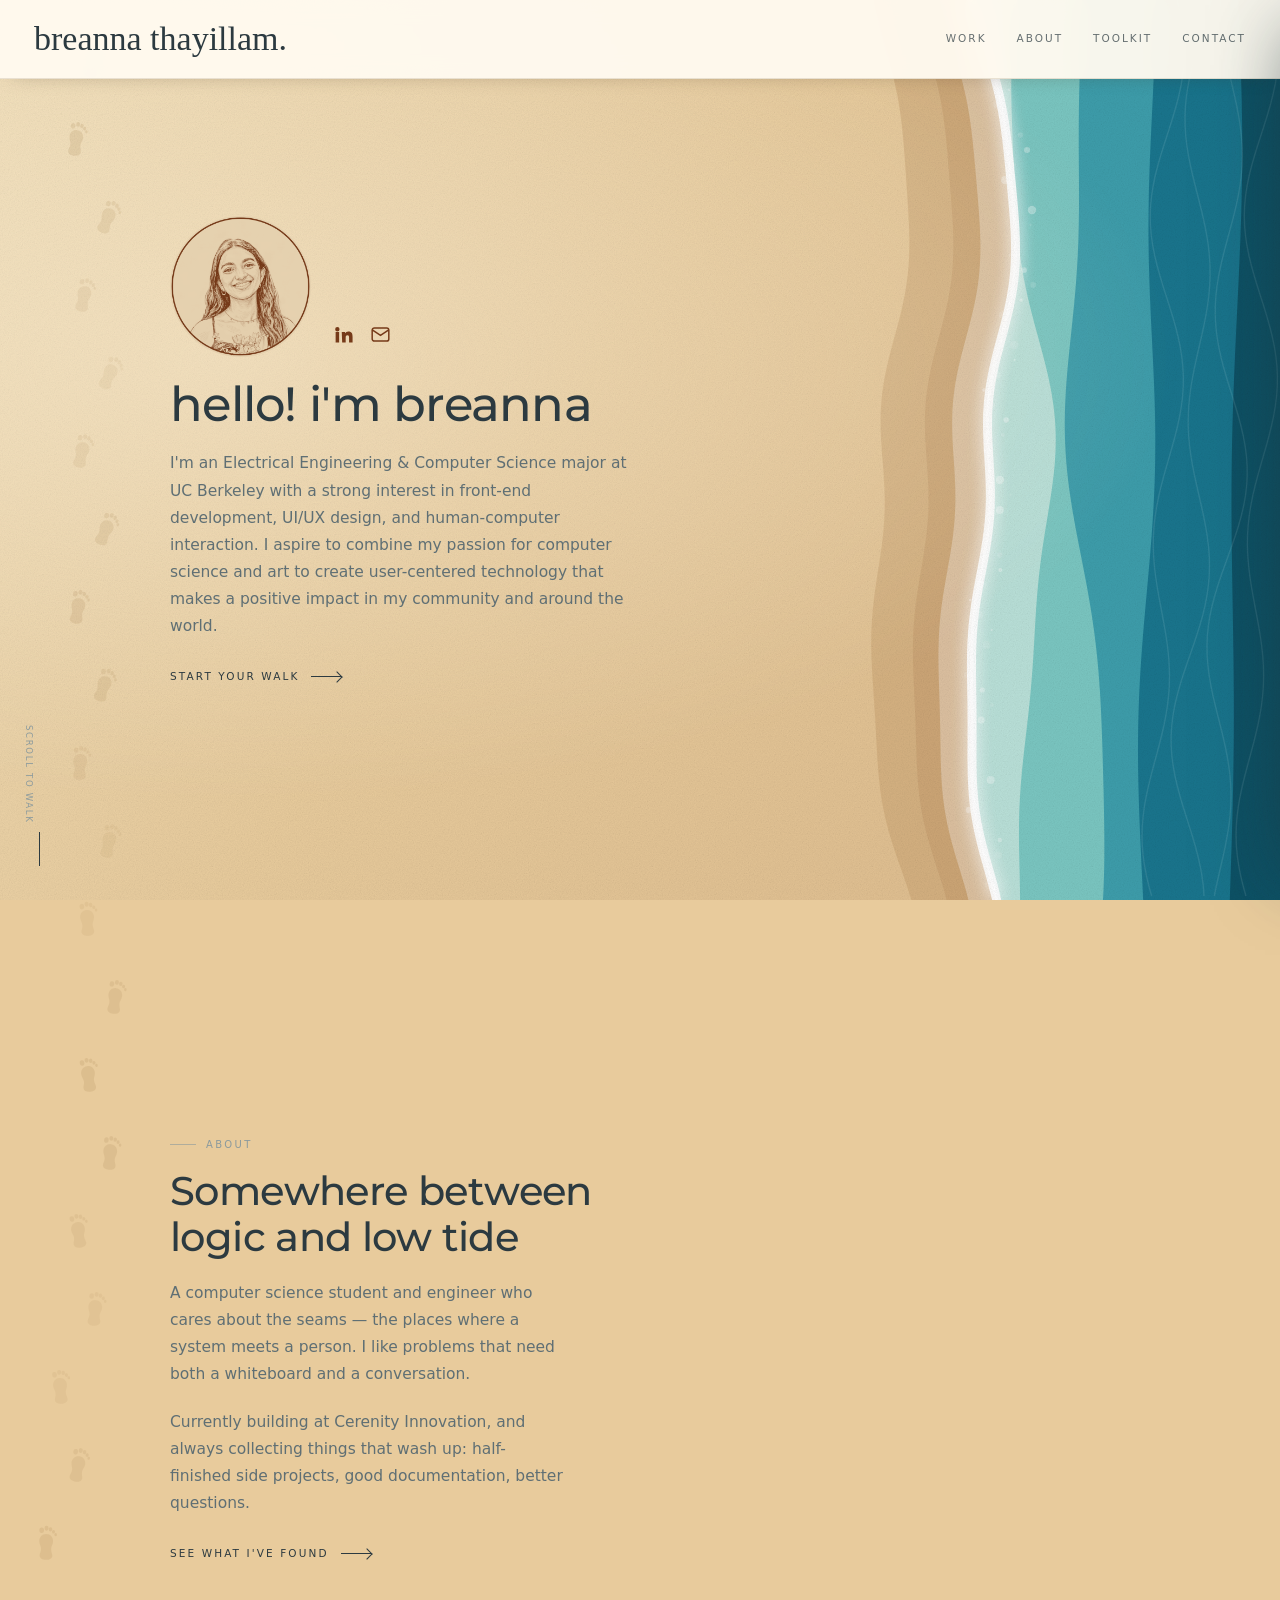
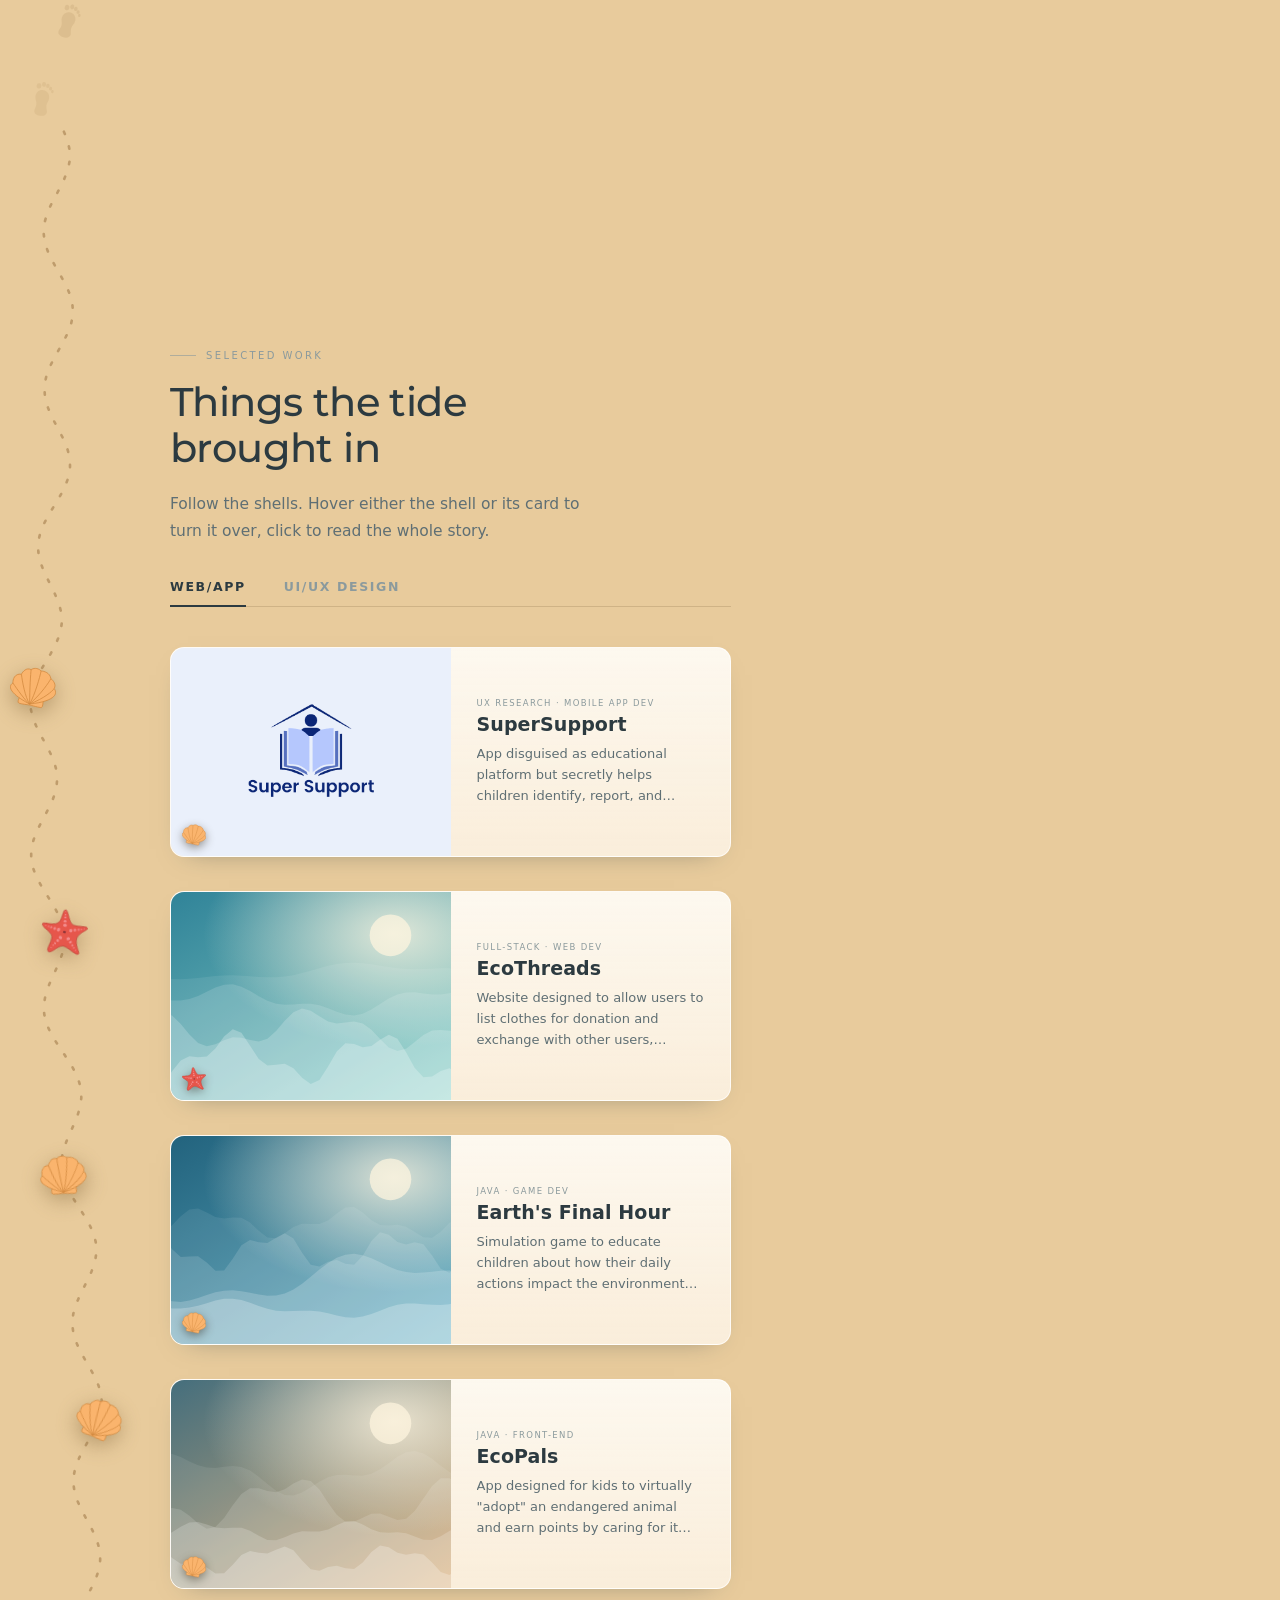
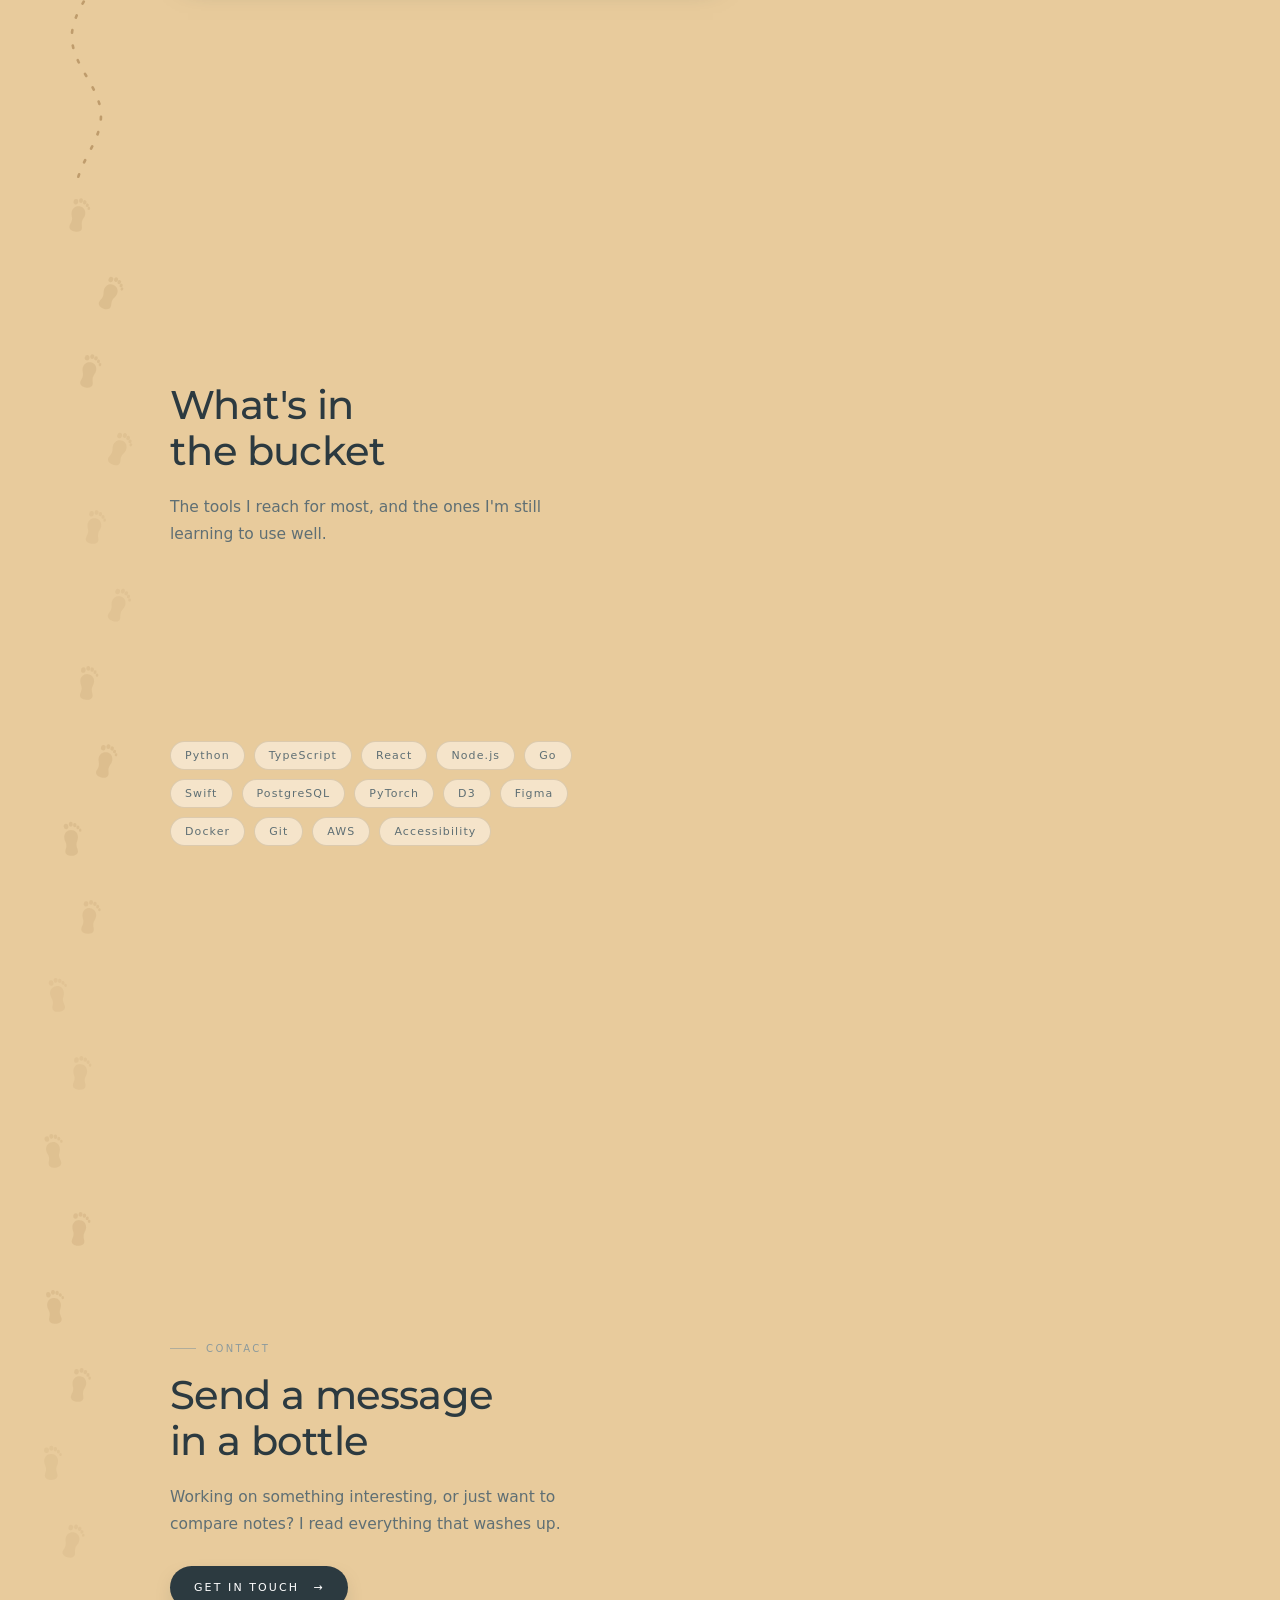
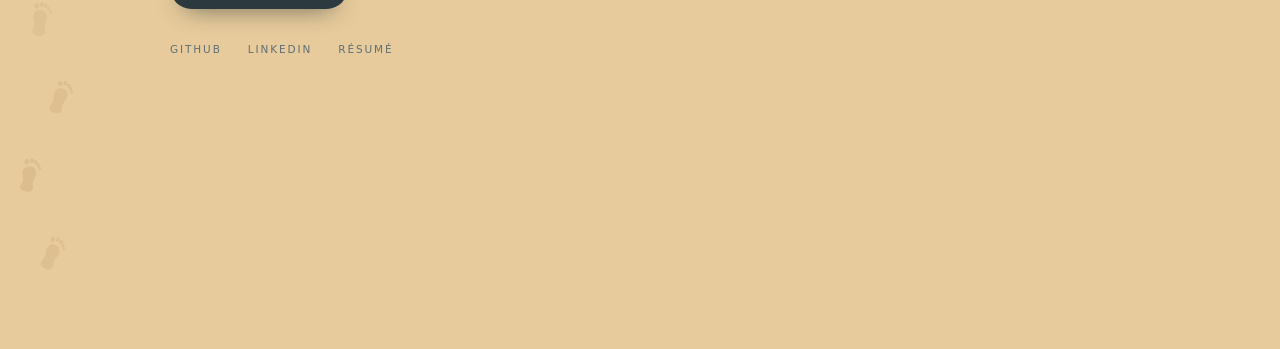
==== commit dbd8ede1: "ui changes, added some project details" ====
--- a/index.html
+++ b/index.html
@@ -4,6 +4,9 @@
 <meta charset="utf-8">
 <meta name="viewport" content="width=device-width, initial-scale=1">
 <title>Breanna Thayillam CS + Design Portfolio</title>
+<link rel="preconnect" href="https://fonts.googleapis.com">
+<link rel="preconnect" href="https://fonts.gstatic.com" crossorigin>
+<link href="https://fonts.googleapis.com/css2?family=Montserrat:wght@300;400;500;600&display=swap" rel="stylesheet">
 <style>
 /* ============================================================
    SHORELINE — an interactive portfolio
@@ -24,7 +27,10 @@
   --foam:       #ffffff;
   --deep:       #0e5468;
 
-  --script: 'Snell Roundhand','Brush Script MT','Segoe Script','Bradley Hand',cursive;
+  /* --script is the display face for every heading; --logo is the handwriting,
+     now kept for the wordmark in the header and nothing else */
+  --script: 'Montserrat',var(--sans);
+  --logo: 'Snell Roundhand','Brush Script MT','Segoe Script','Bradley Hand',cursive;
   --sans: 'Avenir Next','Avenir','Helvetica Neue',system-ui,-apple-system,sans-serif;
 
   --ease: cubic-bezier(.22,.8,.28,1);
@@ -84,7 +90,7 @@
   border-bottom:1px solid rgba(120,95,60,.16);
   box-shadow:0 6px 20px -14px rgba(60,45,25,.5);
 }
-.logo{font-family:var(--script);font-size:34px;line-height:1;color:var(--ink);text-decoration:none}
+.logo{font-family:var(--logo);font-size:34px;line-height:1;color:var(--ink);text-decoration:none}
 .topnav{display:flex;gap:30px}
 .topnav a{
   font-size:10.5px;letter-spacing:.19em;text-transform:uppercase;
@@ -115,8 +121,38 @@
   display:flex;align-items:center;gap:10px;margin-bottom:18px;
 }
 .eyebrow::before{content:"";width:26px;height:1px;background:currentColor;opacity:.6}
-h1{font-family:var(--script);font-weight:400;font-size:clamp(44px,6vw,74px);line-height:1.02;letter-spacing:.01em}
-h2{font-family:var(--script);font-weight:400;font-size:clamp(34px,4.2vw,50px);line-height:1.05}
+/* Montserrat is far wider than the script it replaced, so the display sizes
+   come down and the tracking tightens to keep the old rhythm */
+h1{font-family:var(--script);font-weight:500;font-size:clamp(34px,4.4vw,54px);line-height:1.08;letter-spacing:-.015em}
+
+/* hero: portrait on top, name beneath it, social links tucked in
+   beside the portrait and sitting on its baseline */
+.hero-top{display:flex;align-items:flex-end;gap:22px}
+.pfp{
+  flex:none;width:clamp(96px,11vw,150px);height:clamp(96px,11vw,150px);
+  border-radius:50%;object-fit:cover;display:block;
+}
+.hero-name{margin-top:22px;font-size:clamp(32px,3.9vw,48px)}
+
+/* ---- SOCIAL ICONS — size, spacing and drop live here ---- */
+.social{display:flex;align-items:center;gap:16px;padding-bottom:12px}
+.social a{
+  display:block;width:21px;height:21px;color: #763a19;
+  transition:color .35s var(--ease),transform .35s var(--ease);
+}
+.social a:hover{color: #763a19;transform:translateY(-3px)}
+.social svg{width:100%;height:100%;display:block;fill:currentColor}
+/* the envelope is drawn with lines, not a solid shape */
+.social svg.stroke{fill:none;stroke:currentColor;stroke-width:1.7;stroke-linecap:round;stroke-linejoin:round}
+
+/* ---- HERO TEXT WIDTH — edit this to widen/narrow the intro ----
+   The text starts at var(--trail) (170px) and this makes it run out to
+   --hero-edge, measured from the left of the screen. Bump 50vw up or down
+   to taste; the min() keeps it from ever crossing onto wet sand. */
+#home{--hero-edge:50vw}
+#home .body{max-width:min(calc(var(--hero-edge) - var(--trail) + 48px), var(--dry) - var(--trail))}
+#home .lede{max-width:none}   /* other sections stay capped at 40ch for readability */
+h2{font-family:var(--script);font-weight:500;font-size:clamp(28px,3.2vw,40px);line-height:1.15;letter-spacing:-.015em}
 .lede{margin-top:20px;font-size:15.5px;line-height:1.75;color:var(--ink-soft);max-width:40ch}
 
 .cta{
@@ -141,9 +177,35 @@
    line by JS, so the marker column is a zero-width anchor. */
 #work{display:block;padding:150px 0 160px var(--trail)}
 
-.work-head{width:min(620px, var(--dry) - var(--trail));margin:0 0 46px}
+.work-head{width:min(620px, var(--dry) - var(--trail));margin:0 0 34px}
 .work-head .lede{max-width:44ch}
 .beachcomb{position:relative;width:min(620px, var(--dry) - var(--trail))}
+
+/* ---- CATEGORY TABS — one row, the active one underlined ---- */
+.tabs{
+  display:flex;gap:38px;margin:0 0 40px;
+  width:min(620px, var(--dry) - var(--trail));
+  border-bottom:1px solid rgba(120,95,60,.22);
+}
+.tab{
+  position:relative;padding:0 0 12px;
+  background:none;border:0;cursor:pointer;font-family:inherit;
+  font-size:12.5px;font-weight:600;letter-spacing:.13em;text-transform:uppercase;
+  color:var(--ink-faint);transition:color .4s var(--ease);
+}
+.tab:hover{color:var(--ink-soft)}
+.tab.on{color:var(--ink)}
+/* the underline grows in from the left rather than snapping */
+.tab::after{
+  content:"";position:absolute;left:0;right:100%;bottom:-1px;height:2px;
+  background:var(--ink);transition:right .45s var(--ease);
+}
+.tab.on::after{right:0}
+.tab:focus-visible{outline:2px solid var(--ink);outline-offset:5px}
+
+/* cards fade in one after another when you switch tabs */
+@keyframes swapin{from{opacity:0;transform:translateY(14px)} to{opacity:1;transform:none}}
+.find.swap{animation:swapin .5s var(--ease) both}
 
 /* one row per project: the card, with its shell anchored out to the left */
 .find{
@@ -179,13 +241,19 @@
 #combcliprect{transition:y .5s var(--ease),height .5s var(--ease)}
 
 /* ---------- project card ---------- */
+/* the card runs the full width of the comb — the same measure as the rule
+   under the tabs — with the artwork holding the left half */
+/* ---- CARD HEIGHT — every card sits at --rest until hovered, then grows to
+   --open, which JS measures from that card's own content ---- */
 .pcard{
-  display:flex;flex-direction:column;max-width:340px;
+  --rest:210px;
+  display:flex;flex-direction:row;width:100%;
+  height:var(--rest);
   border-radius:14px;overflow:hidden;cursor:pointer;
   background:linear-gradient(180deg, rgba(255,253,248,.9), rgba(255,247,236,.78));
   border:1px solid rgba(255,255,255,.7);
   box-shadow:0 10px 26px -18px rgba(40,60,65,.55);
-  transition:box-shadow .5s var(--ease),transform .5s var(--ease),border-color .5s var(--ease);
+  transition:height .55s var(--ease),box-shadow .5s var(--ease),transform .5s var(--ease),border-color .5s var(--ease);
 }
 .pcard:hover,.pcard:focus-visible{
   transform:translateY(-6px);
@@ -195,18 +263,27 @@
 }
 .pcard:focus-visible{box-shadow:0 0 0 2px var(--ink),0 28px 54px -26px rgba(28,54,60,.7)}
 
-.thumb{position:relative;height:118px;flex:0 0 118px;overflow:hidden}
+/* ---- CARD SPLIT — 50% art / 50% text; change the flex-basis to reweight ---- */
+.thumb{position:relative;flex:0 0 50%;align-self:stretch;min-height:196px;overflow:hidden}
 .thumb svg{width:100%;height:100%;display:block}
+/* a real title image: cover by default, or matted on a plate when it's a logo */
+.thumbimg{width:100%;height:100%;display:block;object-fit:cover}
+.thumb.plate{background:var(--plate,#eef2fb)}
+.thumbimg.fit{object-fit:contain;padding:26px}
 .thumb .badge{
   position:absolute;left:11px;bottom:9px;width:24px;height:24px;
   filter:drop-shadow(0 3px 5px rgba(40,30,15,.45));
   transition:transform .5s var(--ease);
 }
 
-.cbody{padding:15px 18px 18px;display:flex;flex-direction:column}
+.cbody{flex:1 1 50%;min-width:0;padding:22px 26px;display:flex;flex-direction:column;justify-content:center}
 .cbody .meta{font-size:8.5px;letter-spacing:.16em;text-transform:uppercase;color:var(--ink-faint)}
-.cbody h3{margin-top:5px;font-size:17px;font-weight:600;letter-spacing:.005em}
-.cbody .short{margin-top:7px;font-size:12.5px;line-height:1.6;color:var(--ink-soft)}
+.cbody h3{margin-top:5px;font-size:19px;font-weight:600;letter-spacing:.005em}
+/* clamped at rest so every card reads the same, opened up on hover */
+.cbody .short{
+  margin-top:8px;font-size:13px;line-height:1.65;color:var(--ink-soft);
+  display:-webkit-box;-webkit-box-orient:vertical;-webkit-line-clamp:3;line-clamp:3;overflow:hidden;
+}
 
 /* the detail drawer inside each card — 0fr → 1fr animates height with no magic numbers */
 .more{display:grid;grid-template-rows:0fr;opacity:0;
@@ -226,6 +303,21 @@
 .find:has(.shellbtn:hover) .more,
 .find:has(:focus-visible) .more{grid-template-rows:1fr;opacity:1;margin-top:14px}
 
+/* the card itself grows from the shared rest height to its own full height */
+.find:has(.pcard:hover) .pcard,
+.find:has(.shellbtn:hover) .pcard,
+.find:has(:focus-visible) .pcard{height:var(--open,auto)}
+/* and the blurb stops being clamped once there's room for all of it */
+.find:has(.pcard:hover) .short,
+.find:has(.shellbtn:hover) .short,
+.find:has(:focus-visible) .short{-webkit-line-clamp:40;line-clamp:40}
+
+/* measured off-screen state: everything open, nothing animating */
+/* !important because the :has() hover rules out-specify a plain class */
+.pcard.measure{height:auto!important;max-height:none!important;transition:none!important}
+.pcard.measure .more{grid-template-rows:1fr;opacity:1;margin-top:14px}
+.pcard.measure .short{-webkit-line-clamp:40;line-clamp:40}
+
 .find:has(.pcard:hover) .shellbtn,
 .find:has(.shellbtn:hover) .shellbtn,
 .find:has(:focus-visible) .shellbtn{transform:rotate(-10deg) scale(1.15)}
@@ -291,6 +383,45 @@
 #drawer ul{list-style:none;margin:22px 0}
 #drawer li{font-size:14px;line-height:1.7;color:var(--ink-soft);padding-left:20px;position:relative;margin-bottom:9px}
 #drawer li::before{content:"";position:absolute;left:0;top:9px;width:7px;height:7px;border-radius:50%;background:rgba(60,140,150,.5)}
+/* ---- DRAWER CAROUSEL — one screen in focus at a time ---- */
+.gal{margin:26px 0 4px}
+/* The frame takes its height from the screens themselves — nothing is cropped
+   or stretched; a tall phone screen just stays tall. --shot caps how big any
+   one image may get. */
+.gal{--shot:min(58vh,520px)}
+.gal .stage{
+  position:relative;overflow:hidden;border-radius:14px;min-height:200px;
+  background:linear-gradient(180deg,rgba(255,255,255,.7),rgba(247,236,216,.6));
+  border:1px solid rgba(120,95,60,.18);
+}
+.gal .track{display:flex;align-items:center;transition:transform .55s var(--ease)}
+.gal .slide{flex:0 0 100%;display:grid;place-items:center;padding:16px}
+.gal .slide img{
+  width:auto;height:auto;                 /* natural size… */
+  max-width:100%;max-height:var(--shot);  /* …only scaled down if it won't fit */
+  border-radius:6px;box-shadow:0 12px 30px -18px rgba(30,50,55,.7);
+}
+
+.gal .gnav{
+  position:absolute;top:50%;transform:translateY(-50%);
+  width:36px;height:36px;border-radius:50%;display:grid;place-items:center;
+  border:1px solid rgba(120,95,60,.28);background:rgba(255,252,246,.92);
+  color:var(--ink);cursor:pointer;transition:background .3s var(--ease),transform .3s var(--ease);
+}
+.gal .gnav:hover{background:#fff;transform:translateY(-50%) scale(1.08)}
+.gal .prev{left:10px}
+.gal .next{right:10px}
+.gal .gnav svg{width:14px;height:14px;stroke:currentColor;stroke-width:1.8;fill:none;stroke-linecap:round;stroke-linejoin:round}
+
+.gal .dots{display:flex;justify-content:center;gap:9px;margin-top:14px}
+.gal .dot{
+  width:7px;height:7px;padding:0;border-radius:50%;cursor:pointer;
+  border:0;background:rgba(60,140,150,.32);transition:background .3s var(--ease),transform .3s var(--ease);
+}
+.gal .dot.on{background:var(--ink);transform:scale(1.25)}
+/* #drawer p is an id rule, so the counter has to out-specify it */
+#drawer .gal .count{margin:10px 0 0;text-align:center;font-size:9.5px;line-height:1;letter-spacing:.18em;text-transform:uppercase;color:var(--ink-faint)}
+
 #close{
   position:absolute;top:26px;right:30px;width:40px;height:40px;border-radius:50%;
   border:1px solid rgba(120,95,60,.28);background:rgba(255,255,255,.5);cursor:pointer;
@@ -311,14 +442,24 @@
   .hint{left:20px}
   section{grid-template-columns:1fr;padding:110px 22px 90px;align-content:center}
   .work-head,.tide{grid-column:1}
-  .work-head,.beachcomb{width:auto}
+  .work-head,.beachcomb,.tabs{width:auto}
+  .tabs{gap:26px;font-size:11.5px}
   #work{padding:110px 16px 90px}
   /* no room for a gutter: the shell survives as the badge on the card */
   .find{grid-template-columns:1fr;margin-bottom:34px}
   .marker,#combtrail{display:none}
-  .thumb{height:170px;flex-basis:170px}
+  /* too narrow to sit side by side — the art goes back on top, and with no
+     hover to open a card the height and the blurb are left alone */
+  .pcard,
+  .find:has(.pcard:hover) .pcard,
+  .find:has(.shellbtn:hover) .pcard,
+  .find:has(:focus-visible) .pcard{flex-direction:column;height:auto}
+  .cbody .short{display:block;-webkit-line-clamp:none;line-clamp:none}
+  .thumb{height:170px;flex:0 0 170px;min-height:0}
   .body{padding-right:0}
   .lede{max-width:none}
+  .hero-top{gap:16px}
+  .pfp{width:84px;height:84px}
   #trail{display:none}
   #drawer{padding:74px 30px}
 }
@@ -327,6 +468,7 @@
   html{scroll-behavior:auto}
   .rev{opacity:1;transform:none;transition:none}
   .more,.pcard,.shellbtn,#combtrail path,#combcliprect{transition:none}
+  .find.swap{animation:none}
   .hint .bar::after{animation:none}
   .print{animation:press .3s forwards, lift 3s linear forwards}
 }
@@ -401,8 +543,24 @@
   <section id="home">
     <div></div>
     <div class="body">
-      <h1 class="rev">hello! i'm breanna</h1>
-      <p class="lede rev">I build software the way you'd walk a shoreline — slowly, noticing what the tide leaves behind, keeping what's worth keeping.</p>
+      <div class="hero-top rev">
+        <img class="pfp" src="portfolio pfp.png" alt="Breanna Thayillam" width="150" height="150">
+        <div class="social">
+          <a href="https://www.linkedin.com/in/breannathayillam/" target="_blank" rel="noopener" aria-label="LinkedIn">
+            <svg viewBox="0 0 24 24" aria-hidden="true" fill="#763a19">
+              <path d="M4.98 3.5a2.5 2.5 0 1 1 0 5 2.5 2.5 0 0 1 0-5zM3 9h4v12H3zM10 9h3.8v1.7h.05a4.2 4.2 0 0 1 3.76-2c4 0 4.75 2.6 4.75 6V21h-4v-5.3c0-1.27-.02-2.9-1.8-2.9-1.8 0-2.07 1.38-2.07 2.8V21h-4z"/>
+            </svg>
+          </a>
+          <a href="mailto:breanna.thayillam@gmail.com" aria-label="Email breanna.thayillam@gmail.com">
+            <svg viewBox="0 0 24 24" aria-hidden="true" fill="#763a19" class="stroke">
+              <rect x="2.5" y="4.5" width="19" height="15" rx="2.5"/>
+              <path d="M3 7l9 6 9-6"/>
+            </svg>
+          </a>
+        </div>
+      </div>
+      <h1 class="hero-name rev">hello! i'm breanna</h1>
+      <p class="lede rev">I'm an Electrical Engineering & Computer Science major at UC Berkeley with a strong interest in front-end development, UI/UX design, and human-computer interaction. I aspire to combine my passion for computer science and art to create user-centered technology that makes a positive impact in my community and around the world.</p>
       <a class="cta rev" href="#about">Start your walk <span class="arrow"></span></a>
     </div>
   </section>
@@ -423,6 +581,10 @@
       <p class="eyebrow">Selected Work</p>
       <h2>Things the tide<br>brought in</h2>
       <p class="lede">Follow the shells. Hover either the shell or its card to turn it over, click to read the whole story.</p>
+    </div>
+    <div class="tabs rev" id="worktabs" role="tablist" aria-label="Project categories">
+      <button class="tab on" role="tab" aria-selected="true"  data-cat="web">Web/App</button>
+      <button class="tab"    role="tab" aria-selected="false" data-cat="design">UI/UX Design</button>
     </div>
     <div class="beachcomb" id="beachcomb">
       <svg id="combtrail" aria-hidden="true"></svg>
@@ -801,28 +963,40 @@
     ${bands}</svg>`;
 }
 
+/* cat:'web' puts a project under the Web/App tab, cat:'design' under UI/UX Design.
+   img  — the card's title image; without it the generated wave artwork is used
+   fit  — 'contain' mats a logo on a coloured plate instead of cropping it
+   gallery — extra screens, shown as a carousel in the drawer under the bullets */
 const PROJECTS = [
-  { shell:'scallop', title:'Tidewater', meta:'Full-stack · React, Node, Postgres', from:'#2b7f96', to:'#8fd3c8',
-    blurb:'A scheduling platform that replaced three spreadsheets and a group chat for a 40-person volunteer team.',
+  { cat:'web', shell:'scallop', title:'SuperSupport', meta:'UX Research · Mobile App Dev', from:'#c47a4a', to:'#f5cf9c',
+    img:'pictures/superSupport/superTitle.png', fit:'contain', plate:'#eaf0fb',
+    gallery:[
+      'pictures/superSupport/Screenshot_20230319-152200.png',
+      'pictures/superSupport/Screenshot_20230319-152236-230.png',
+      'pictures/superSupport/Screenshot_20230319-162938.png',
+      'pictures/superSupport/Screenshot_20230319-163034.png',
+      'pictures/superSupport/Screenshot_20230408-222952.png'
+    ],
+    blurb:'App disguised as educational platform but secretly helps children identify, report, and escape domestic abuse.',
+    body:'Every messaging product optimises for instant. I wanted to see what changes when it can\'t be. People wrote longer. They asked better questions. They came back.',
+    points:['Monthly form with responses sent to a trusted adult or organization','Interactive games to help recognize abuse','Map of nearby safe spots (hospitals, police stations, etc)','Fake learning dashboard when parents sign in'] },
+  { cat:'web', shell:'star', title:'EcoThreads', meta:'Full-Stack · Web Dev', from:'#2b7f96', to:'#8fd3c8',
+    blurb:'Website designed to allow users to list clothes for donation and exchange with other users, encouraging sustainable fashion.',
     body:'Tidewater started as a favour and turned into the thing I learned the most from. The hard part was never the calendar — it was modelling the messy human rules people had been holding in their heads.',
-    points:['Weekly coordination fell from ~6 hours to under 30 minutes','A conflict model for overlapping shift claims','40 active users, still running two years on'] },
-  { shell:'star', title:'Driftline', meta:'Machine learning · Python, PyTorch', from:'#1f5f7a', to:'#63b0c4',
-    blurb:'A model that predicts where marine debris will wash ashore, trained on public current and wind data.',
+    points:['Gamified by displaying leaderboard of how much water and cotton users have saved based on the number of clothes they exchanged','Account creation and saving user data','Tips to shop sustainably'] },
+  { cat:'web', shell:'scallop', title:"Earth's Final Hour", meta:'Java · Game Dev', from:'#1f5f7a', to:'#63b0c4',
+    blurb:'Simulation game to educate children about how their daily actions impact the environment around them.',
     body:'Part coursework, part obsession. I wanted to know whether a small model on open data could beat a naive drift baseline — it could, but only once I stopped treating wind and current as independent.',
-    points:['18% better than naive drift on held-out coastline','Full pipeline: ingest, clean, features, eval','Wrote the postmortem on what it still gets wrong'] },
-  { shell:'scallop', title:'Message in a Bottle', meta:'Design + front-end · TypeScript, Canvas', from:'#c47a4a', to:'#f5cf9c',
-    blurb:'An anonymous letter exchange where notes take a real day to arrive. Slowness as a feature.',
-    body:'Every messaging product optimises for instant. I wanted to see what changes when it can\'t be. People wrote longer. They asked better questions. They came back.',
-    points:['A deliberate 24-hour delay, shown as a drift animation','Moderation queue designed before launch, not after','~1,200 letters exchanged in the first month'] },
-  { shell:'star', title:'Lighthouse', meta:'Developer tools · Go, CLI', from:'#3d6b7d', to:'#e0b077',
-    blurb:'A CLI that watches a codebase and tells you which files are drifting away from their tests.',
+    points:['Users can move character and have them complete everyday actions (eat food, drive to grocery store, turn on/off lights, watch TV, change clothes, take a shower/bath, etc)','As the game progresses, the environment seen through the window degrades from a thriving grassland to a smoke-filled land with damaging factories','Once the player depletes a certain amount of CO2 or water, the game is over and they are encouraged to play again with more sustainable decisions'] },
+  { cat:'web', shell:'scallop', title:'EcoPals', meta:'Java · Front-End', from:'#3d6b7d', to:'#e0b077',
+    blurb:'App designed for kids to virtually "adopt" an endangered animal and earn points by caring for it and learning about the dangers they face',
     body:'Built for myself after one too many "this file has no coverage and nobody noticed" moments. It maps source files to test files, watches change frequency, and quietly flags the ones going dark.',
-    points:['Single binary, zero config, any Git repo','Ranks risk by change frequency × coverage gap','Used across three of my projects and two friends\''] },
-  { shell:'scallop', title:'Saltmarsh', meta:'Data visualisation · D3, Observable', from:'#4a7a5e', to:'#b8d492',
+    points:["Mini game in which user's animal faces threats in their habitat (trash, fishing nets, poachers), and the player can save the animal by answering trivia questions about the species",'Daily challenges to earn points, which promote protecting the environment and animals by planting trees, picking up trash, etc.'] },
+  { cat:'design', shell:'scallop', title:'Saltmarsh', meta:'Data visualisation · D3, Observable', from:'#4a7a5e', to:'#b8d492',
     blurb:'An interactive map of sixty years of coastal wetland loss, built from public survey data.',
     body:'The data existed; nobody could see it. I spent longer on the legend than the map — getting people to read a rate of change rather than a snapshot turned out to be the whole design problem.',
     points:['Six decades of survey data, normalised into one timeline','Scrubbing timeline with per-parish breakdown','Picked up by two local conservation groups'] },
-  { shell:'star', title:'Beachcomber', meta:'Mobile · Swift, SwiftUI', from:'#a05f6b', to:'#f0b3a4',
+  { cat:'design', shell:'star', title:'Beachcomber', meta:'Mobile · Swift, SwiftUI', from:'#a05f6b', to:'#f0b3a4',
     blurb:'A field notebook for logging what you find on a walk — photo, tide, place, and a guess at the species.',
     body:'An excuse to learn SwiftUI properly, and to stop losing the notes I was keeping in my camera roll. Offline-first, because the beaches worth walking rarely have signal.',
     points:['Offline-first with conflict-free sync on reconnect','Auto-tags each find with tide state and location','On-device species suggestions from a small Core ML model'] }
@@ -836,7 +1010,11 @@
 const comb = document.getElementById('beachcomb');
 const combTrail = document.getElementById('combtrail');
 
-PROJECTS.forEach((p, i) => {
+/* the projects currently on the string — the tabs swap this out */
+let shown = [];
+let uid = 0;   /* gradient ids must stay unique across re-renders */
+
+function buildFind(p, i){
   const find = document.createElement('div');
   find.className = 'find rev';
   find.innerHTML = `
@@ -844,7 +1022,12 @@
       <button class="shellbtn" aria-label="${p.title} — open case study">${shell(p.shell)}</button>
     </div>
     <article class="pcard" tabindex="0" role="button" aria-label="${p.title} — open case study">
-      <div class="thumb">${thumb(i, p.from, p.to)}<div class="badge">${shell(p.shell)}</div></div>
+      <div class="thumb${p.fit === 'contain' ? ' plate' : ''}"${p.plate ? ` style="--plate:${p.plate}"` : ''}>
+        ${p.img
+          ? `<img class="thumbimg${p.fit === 'contain' ? ' fit' : ''}" src="${p.img}" alt="">`
+          : thumb(uid++, p.from, p.to)}
+        <div class="badge">${shell(p.shell)}</div>
+      </div>
       <div class="cbody">
         <span class="meta">${p.meta}</span>
         <h3>${p.title}</h3>
@@ -862,9 +1045,9 @@
   btn.querySelector('svg').style.transform = `rotate(${Math.sin(i * 2.4) * 14}deg)`;
 
   const card = find.querySelector('.pcard');
-  [btn, card].forEach(el => el.addEventListener('click', () => open(i)));
+  [btn, card].forEach(el => el.addEventListener('click', () => open(p)));
   card.addEventListener('keydown', e => {
-    if (e.key === 'Enter' || e.key === ' '){ e.preventDefault(); open(i); }
+    if (e.key === 'Enter' || e.key === ' '){ e.preventDefault(); open(p); }
   });
 
   /* :has() handles the card/shell pairing; only the trail needs JS, since the
@@ -874,8 +1057,56 @@
   find.addEventListener('focusin',  () => lightUp(i, true));
   find.addEventListener('focusout', () => lightUp(i, false));
 
-  comb.appendChild(find);
-});
+  return find;
+}
+
+/* ---- tabs: re-string the beachcomb with one category at a time ---- */
+const tabs = [...document.querySelectorAll('#worktabs .tab')];
+
+function render(cat, animate){
+  shown = PROJECTS.filter(p => p.cat === cat);
+  comb.querySelectorAll('.find').forEach(el => el.remove());
+  shown.forEach((p, i) => {
+    const find = buildFind(p, i);
+    /* on first paint the scroll observer handles the reveal; on a tab switch
+       the cards are already on screen, so they fade in on their own */
+    if (animate){
+      find.classList.add('swap');
+      find.style.animationDelay = (i * 60) + 'ms';
+    }
+    comb.appendChild(find);
+  });
+  shellY = [];
+  held = false;
+  combTrail.classList.remove('on');
+  sizeCards();
+  drawTrail(true);
+}
+
+/* Each card rests at the same height and grows to fit its own content on hover.
+   "Fit" can't be expressed in CSS while also animating, so every card is opened
+   once, off-screen in the same frame, and its full height stored as --open. */
+function sizeCards(){
+  const cards = [...comb.querySelectorAll('.pcard')];
+  cards.forEach(c => c.classList.add('measure'));
+  const heights = cards.map(c => c.offsetHeight);     /* read all, then write */
+  cards.forEach((c, i) => {
+    c.classList.remove('measure');
+    /* never below the shared rest height — a thin card shouldn't shrink on hover */
+    const rest = parseFloat(getComputedStyle(c).getPropertyValue('--rest')) || 0;
+    c.style.setProperty('--open', Math.max(heights[i], rest) + 'px');
+  });
+}
+
+tabs.forEach(t => t.addEventListener('click', () => {
+  if (t.classList.contains('on')) return;
+  tabs.forEach(o => {
+    const on = o === t;
+    o.classList.toggle('on', on);
+    o.setAttribute('aria-selected', String(on));
+  });
+  render(t.dataset.cat, true);
+}));
 
 /* ---- the string the shells hang on ---- */
 /* One path, sampled straight off WANDER — the same wave the footprints walk.
@@ -951,10 +1182,15 @@
   clipRect.setAttribute('height', (b - a + 16).toFixed(1));
 }
 
+/* first paint: whichever tab is marked .on in the markup */
+render((tabs.find(t => t.classList.contains('on')) || tabs[0]).dataset.cat, false);
+
 /* fires through the whole expand transition, so the shells keep riding the wave */
 new ResizeObserver(() => drawTrail()).observe(comb);
-addEventListener('resize', () => drawTrail(true));
-addEventListener('load', () => drawTrail(true));
+/* re-measure whenever the text could have rewrapped under the cards */
+addEventListener('resize', () => { sizeCards(); drawTrail(true); });
+addEventListener('load', () => { sizeCards(); drawTrail(true); });
+if (document.fonts && document.fonts.ready) document.fonts.ready.then(sizeCards);
 drawTrail(true);
 
 /* =========================================================
@@ -965,15 +1201,60 @@
 const dbody = document.getElementById('dbody');
 let lastFocus = null;
 
-function open(i){
-  const p = PROJECTS[i];
+const CHEV = dir =>
+  `<svg viewBox="0 0 24 24" aria-hidden="true"><path d="M${dir < 0 ? '15 5l-7 7 7 7' : '9 5l7 7-7 7'}"/></svg>`;
+
+/* the screens carousel, only for projects that ship a gallery */
+function galleryHTML(p){
+  if (!p.gallery || !p.gallery.length) return '';
+  return `<div class="gal">
+    <div class="stage">
+      <div class="track">
+        ${p.gallery.map((src, i) =>
+          `<div class="slide"><img src="${src}" alt="${p.title} — screen ${i + 1}" loading="lazy"></div>`).join('')}
+      </div>
+      <button class="gnav prev" type="button" aria-label="Previous screen">${CHEV(-1)}</button>
+      <button class="gnav next" type="button" aria-label="Next screen">${CHEV(1)}</button>
+    </div>
+    <div class="dots">${p.gallery.map((_, i) =>
+      `<button class="dot${i ? '' : ' on'}" type="button" data-i="${i}" aria-label="Screen ${i + 1}"></button>`).join('')}</div>
+    <p class="count"><span>1</span> / ${p.gallery.length}</p>
+  </div>`;
+}
+
+let galStep = null;   /* set while an open drawer has a carousel; drives ← → keys */
+
+function mountGallery(){
+  galStep = null;
+  const gal = dbody.querySelector('.gal');
+  if (!gal) return;
+  const track = gal.querySelector('.track');
+  const dots = [...gal.querySelectorAll('.dot')];
+  const num = gal.querySelector('.count span');
+  let at = 0;
+
+  const go = to => {
+    at = (to + dots.length) % dots.length;          /* wraps past either end */
+    track.style.transform = `translateX(${-at * 100}%)`;
+    dots.forEach((d, i) => d.classList.toggle('on', i === at));
+    num.textContent = at + 1;
+  };
+  gal.querySelector('.prev').addEventListener('click', () => go(at - 1));
+  gal.querySelector('.next').addEventListener('click', () => go(at + 1));
+  dots.forEach((d, i) => d.addEventListener('click', () => go(i)));
+  galStep = d => go(at + d);
+}
+
+function open(p){
   lastFocus = document.activeElement;
   dbody.innerHTML = `<p class="eyebrow">${p.meta}</p>
     <h2 id="dtitle">${p.title}</h2>
     <p>${p.blurb}</p>
     <p>${p.body}</p>
     <ul>${p.points.map(x => `<li>${x}</li>`).join('')}</ul>
+    ${galleryHTML(p)}
     <a class="cta" href="#" onclick="return false">View case study <span class="arrow"></span></a>`;
+  mountGallery();
   scrim.classList.add('open');
   drawer.classList.add('open');
   drawer.setAttribute('aria-hidden', 'false');
@@ -983,11 +1264,17 @@
   scrim.classList.remove('open');
   drawer.classList.remove('open');
   drawer.setAttribute('aria-hidden', 'true');
+  galStep = null;
   if (lastFocus) lastFocus.focus();
 }
 scrim.addEventListener('click', shut);
 document.getElementById('close').addEventListener('click', shut);
-addEventListener('keydown', e => { if (e.key === 'Escape') shut(); });
+addEventListener('keydown', e => {
+  if (e.key === 'Escape') return shut();
+  if (!galStep || !drawer.classList.contains('open')) return;
+  if (e.key === 'ArrowLeft'){ e.preventDefault(); galStep(-1); }
+  if (e.key === 'ArrowRight'){ e.preventDefault(); galStep(1); }
+});
 
 /* =========================================================
    7. Reveals + active section
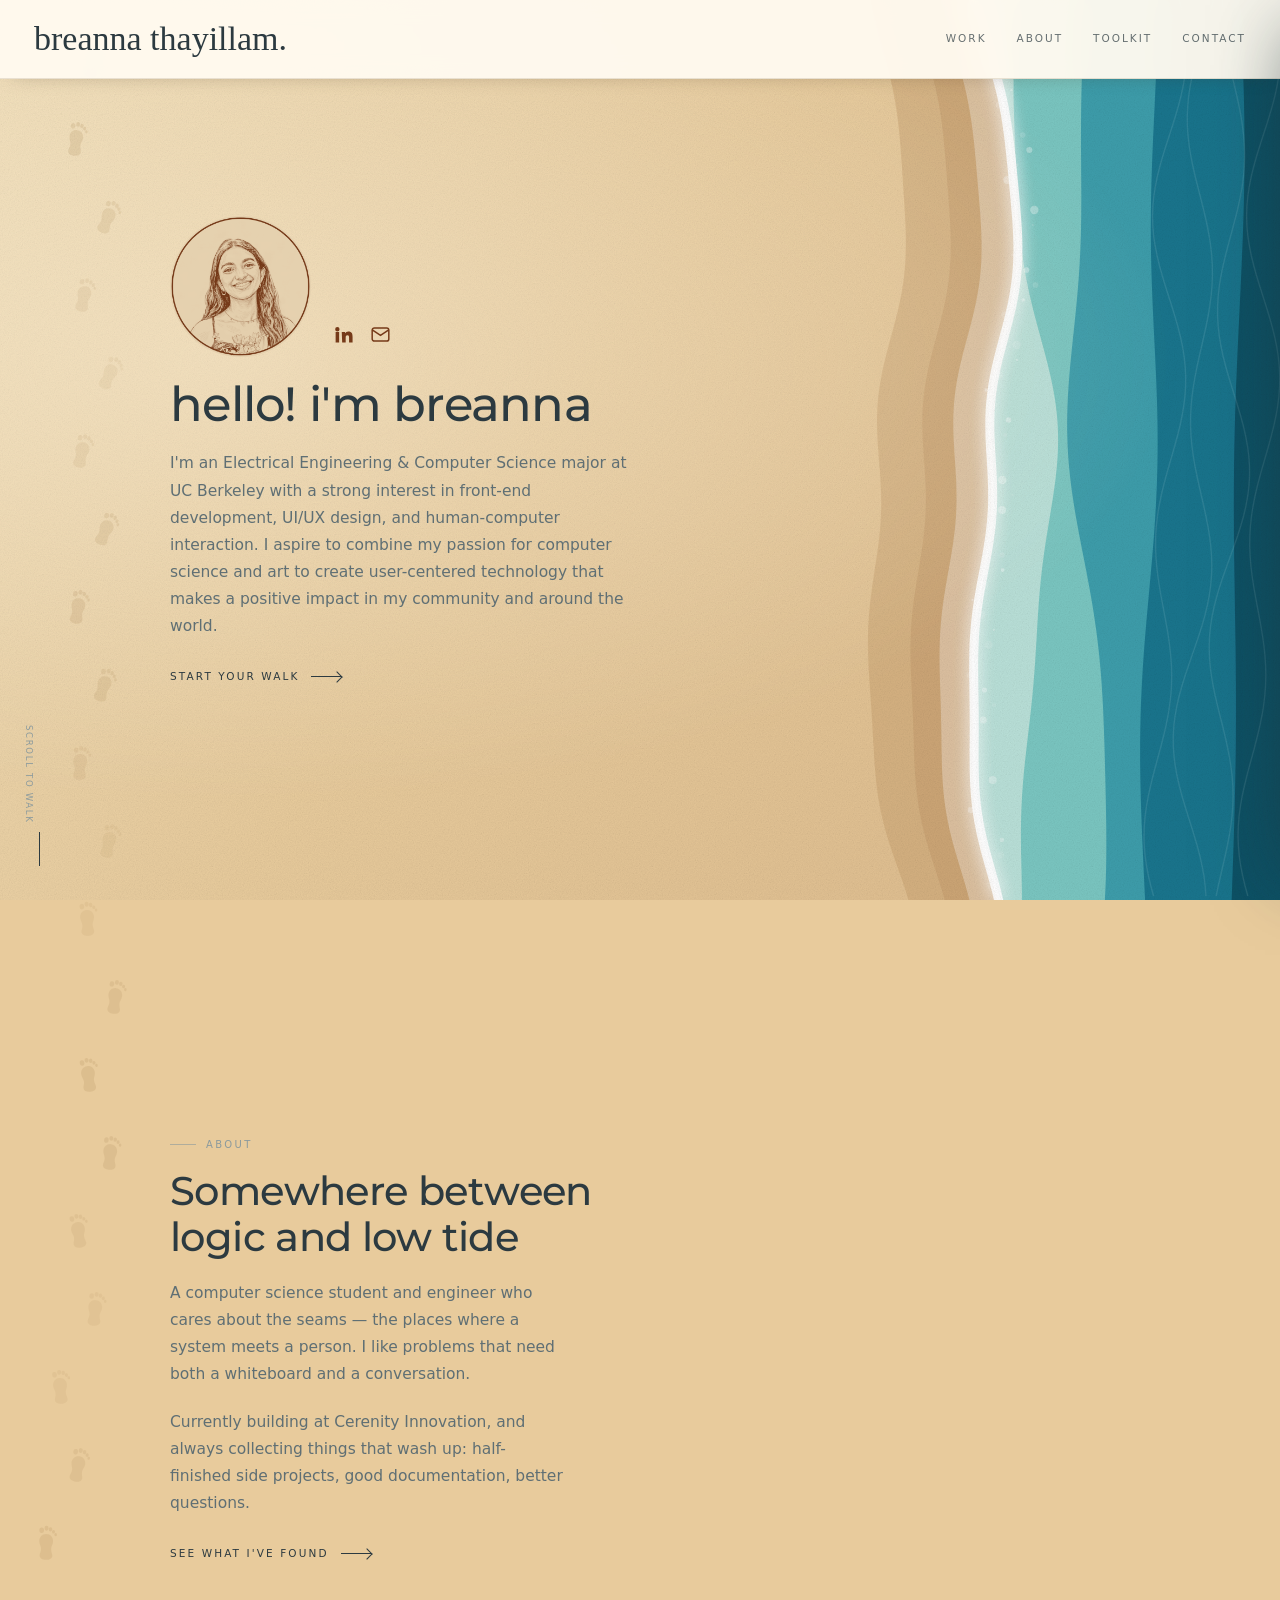
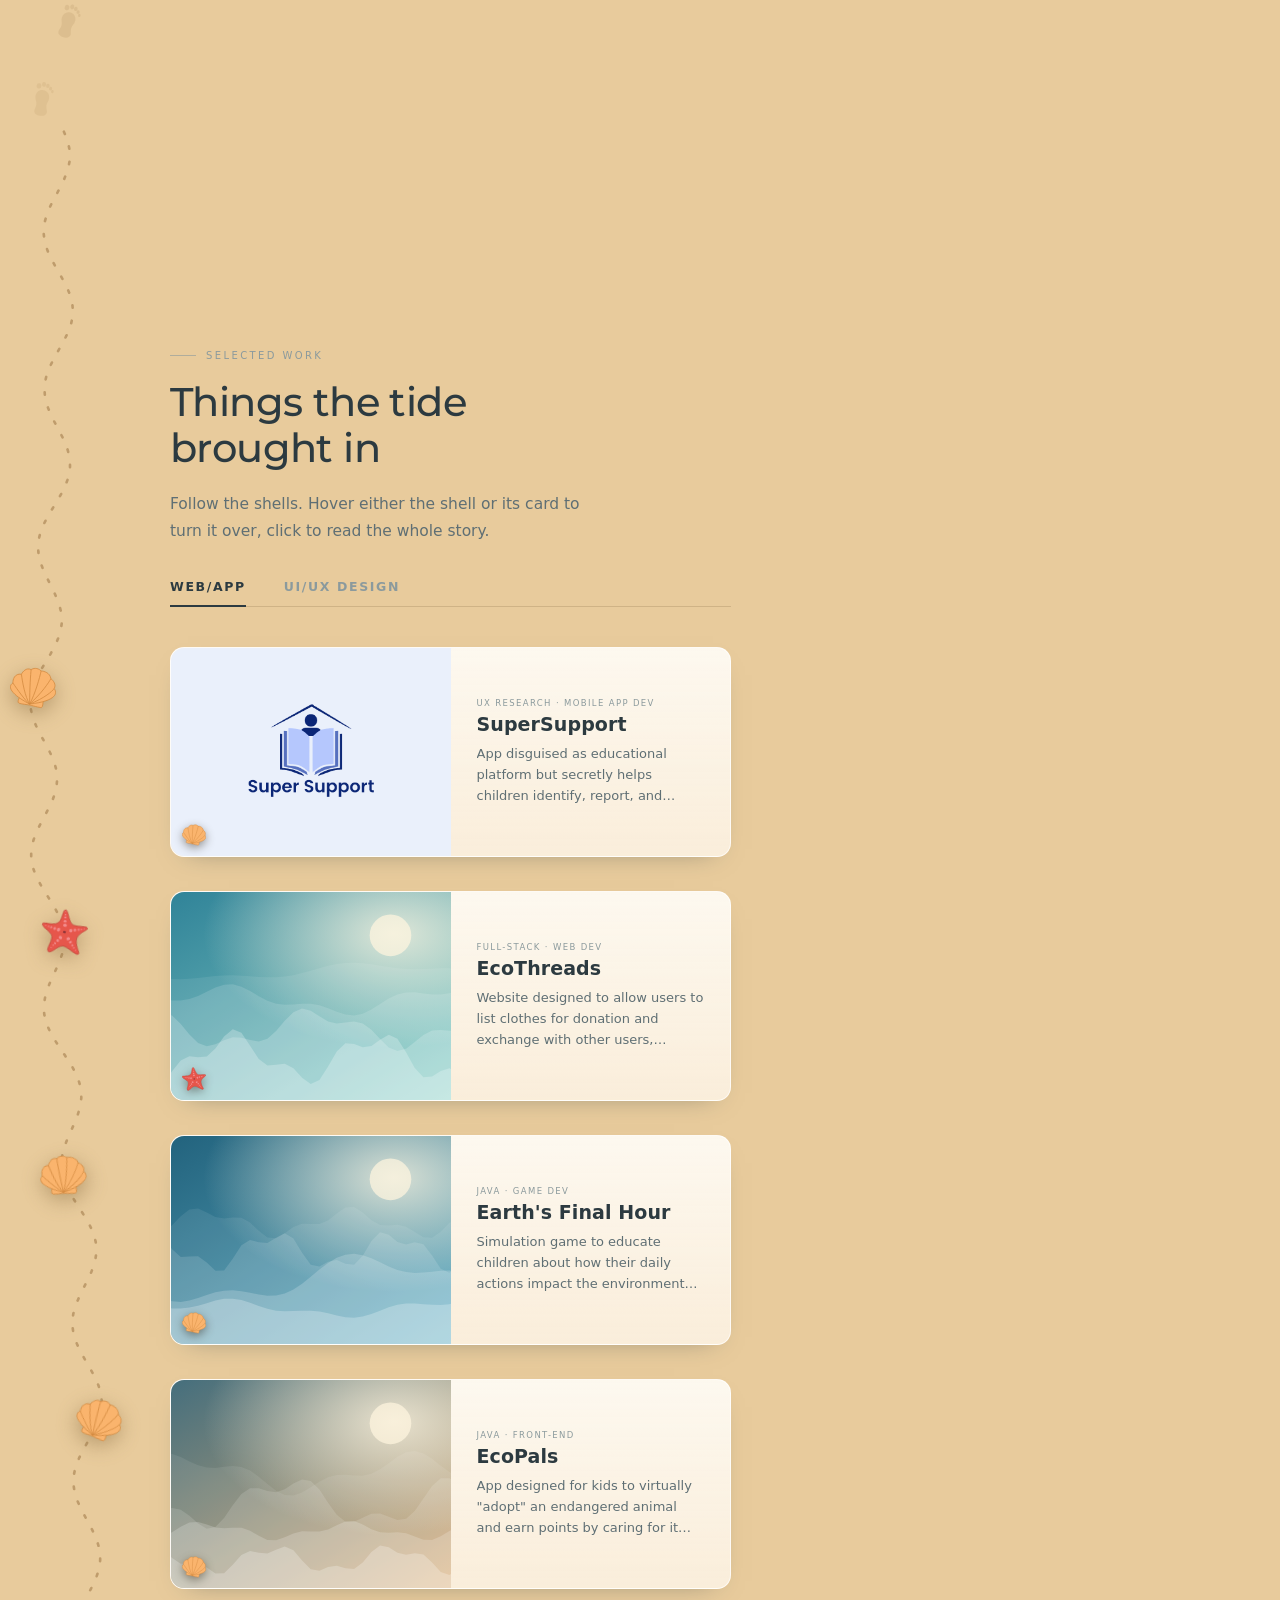
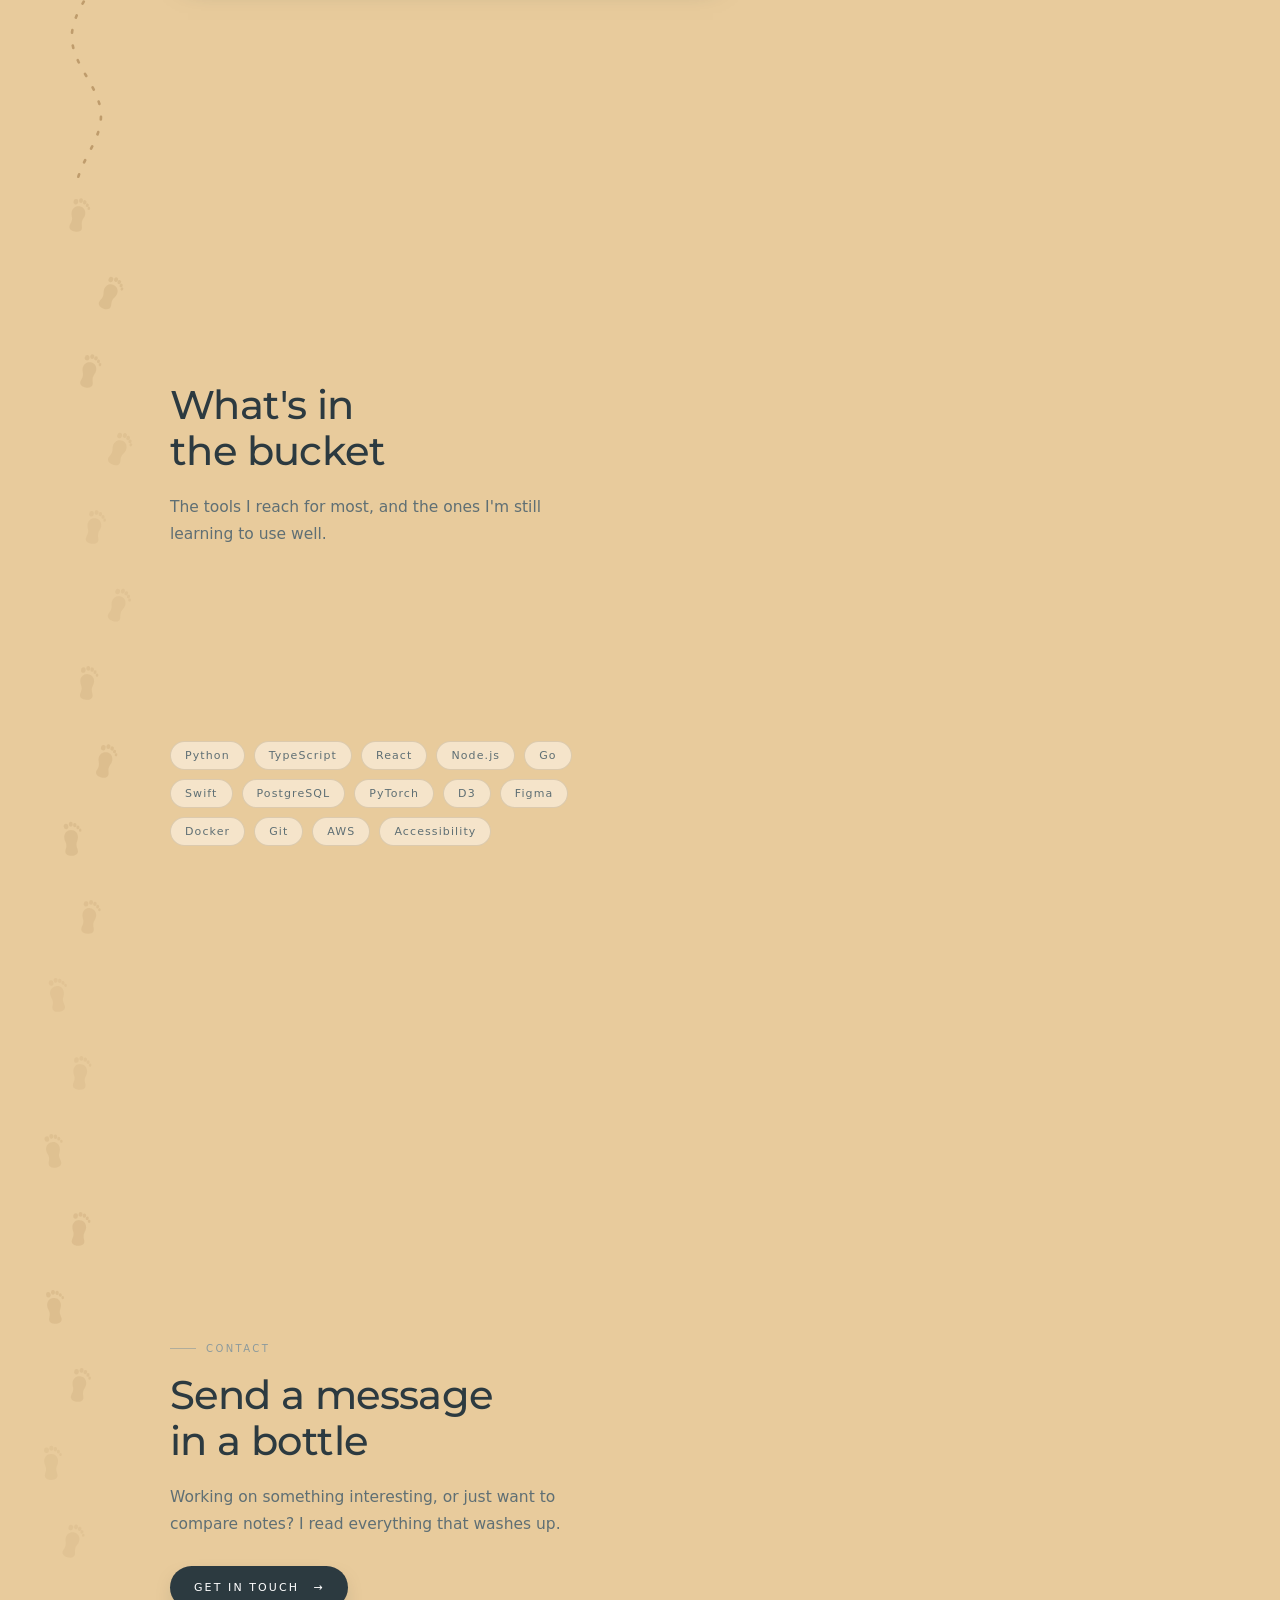
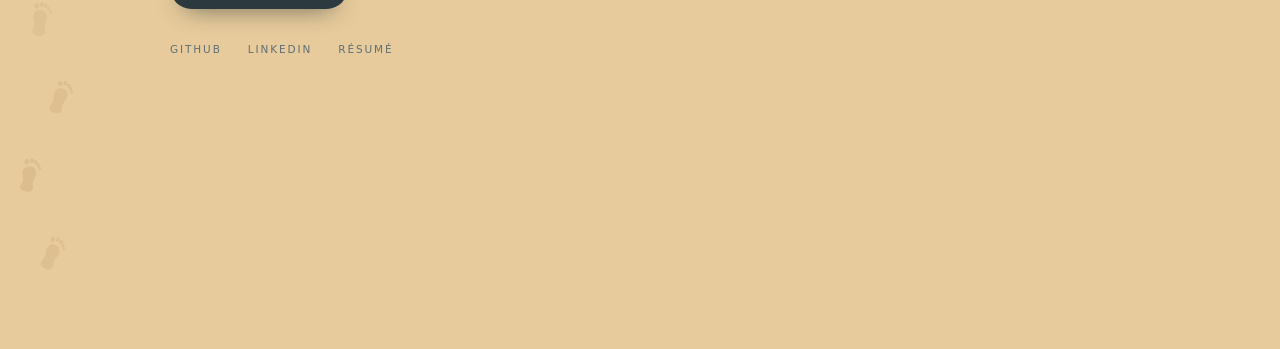
==== commit c1455026: "added thumbnail" ====
--- a/index.html
+++ b/index.html
@@ -4,6 +4,26 @@
 <meta charset="utf-8">
 <meta name="viewport" content="width=device-width, initial-scale=1">
 <title>Breanna Thayillam CS + Design Portfolio</title>
+<meta name="description" content="EECS at UC Berkeley — front-end development, UI/UX design, and human-computer interaction.">
+
+<!-- ---------- link preview (Slack, iMessage, LinkedIn, Discord, X) ----------
+     og:image must be an ABSOLUTE url — scrapers don't resolve relative paths.
+     If the site's address ever changes, update the two absolute urls below. -->
+<meta property="og:type" content="website">
+<meta property="og:site_name" content="Breanna Thayillam">
+<meta property="og:url" content="https://breannat12.github.io/github.io/">
+<meta property="og:title" content="Breanna Thayillam — CS + Design Portfolio">
+<meta property="og:description" content="EECS at UC Berkeley — front-end development, UI/UX design, and human-computer interaction.">
+<meta property="og:image" content="https://breannat12.github.io/github.io/pictures/portfolioThumbnail.png">
+<meta property="og:image:width" content="1200">
+<meta property="og:image:height" content="630">
+<meta property="og:image:alt" content="Footprints along a sandy shoreline meeting the sea, with the name Breanna Thayillam">
+
+<meta name="twitter:card" content="summary_large_image">
+<meta name="twitter:title" content="Breanna Thayillam — CS + Design Portfolio">
+<meta name="twitter:description" content="EECS at UC Berkeley — front-end development, UI/UX design, and human-computer interaction.">
+<meta name="twitter:image" content="https://breannat12.github.io/github.io/pictures/portfolioThumbnail.png">
+
 <link rel="preconnect" href="https://fonts.googleapis.com">
 <link rel="preconnect" href="https://fonts.gstatic.com" crossorigin>
 <link href="https://fonts.googleapis.com/css2?family=Montserrat:wght@300;400;500;600&display=swap" rel="stylesheet">
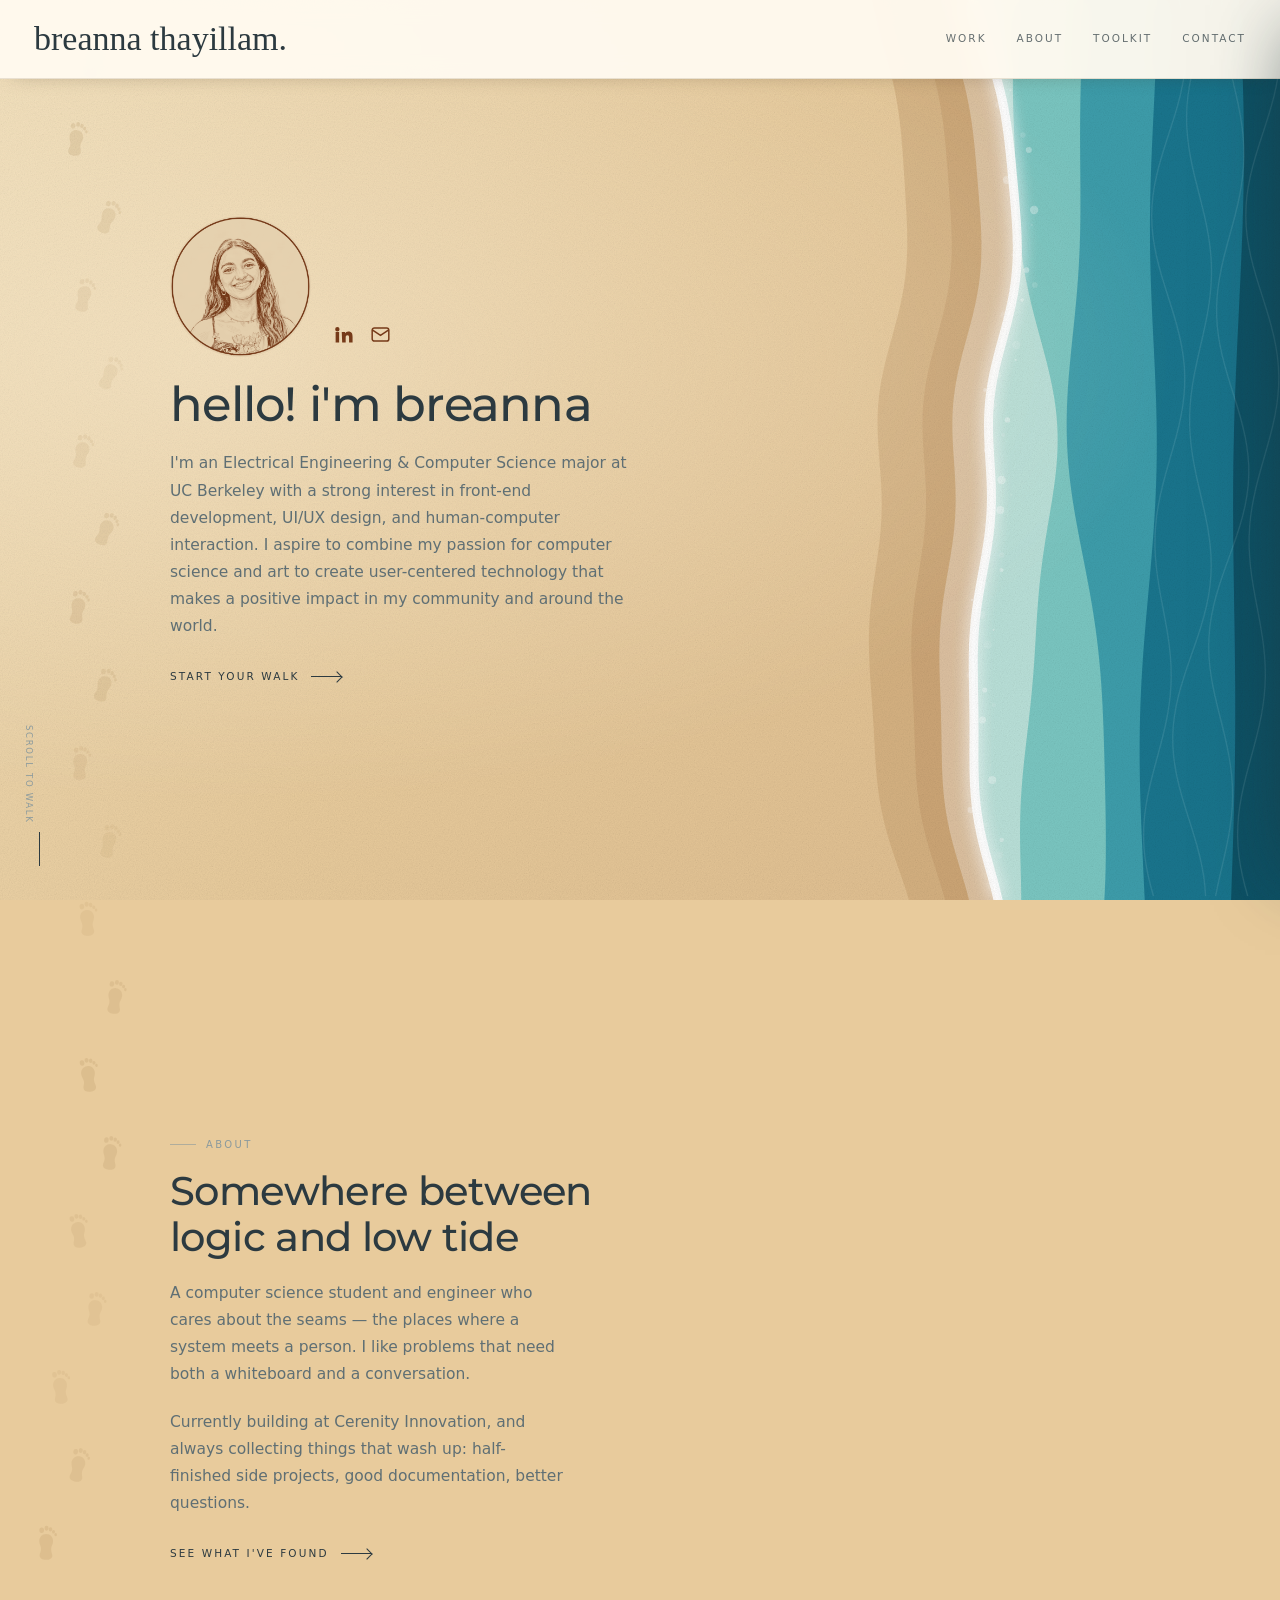
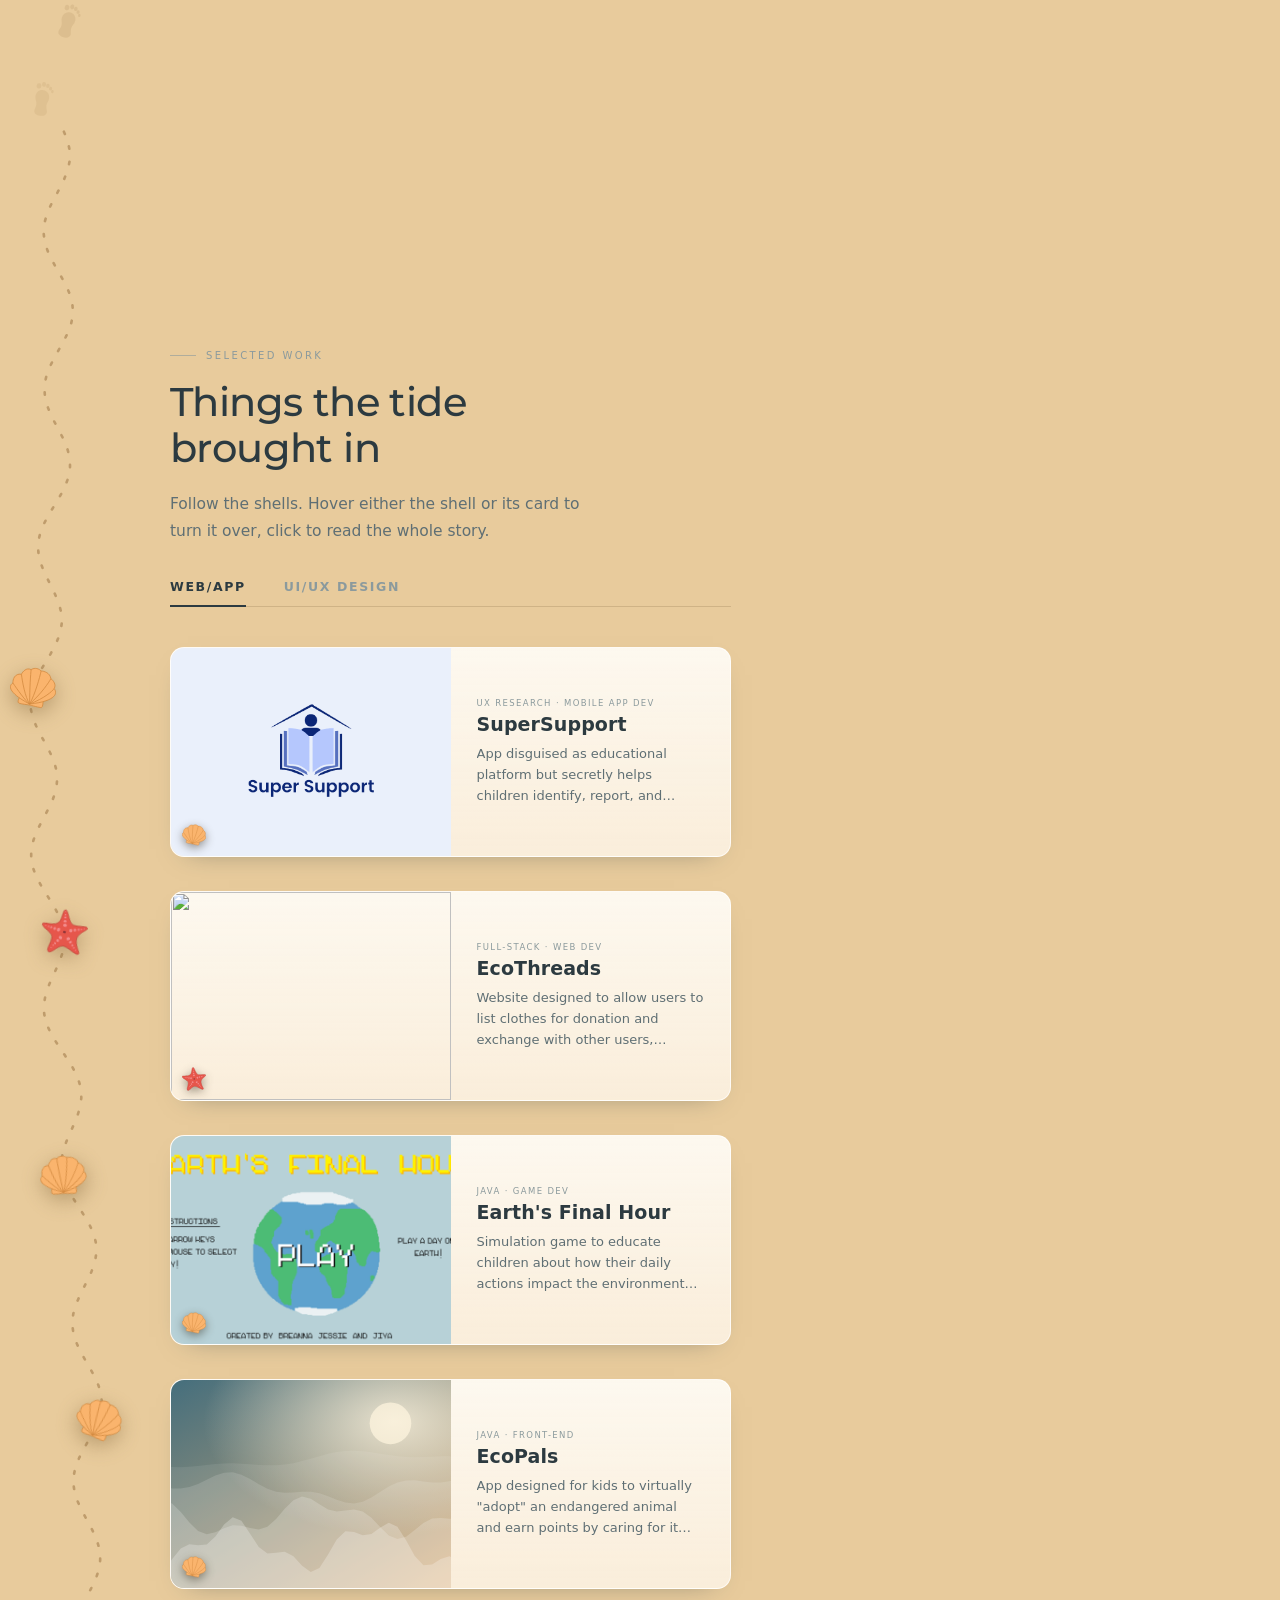
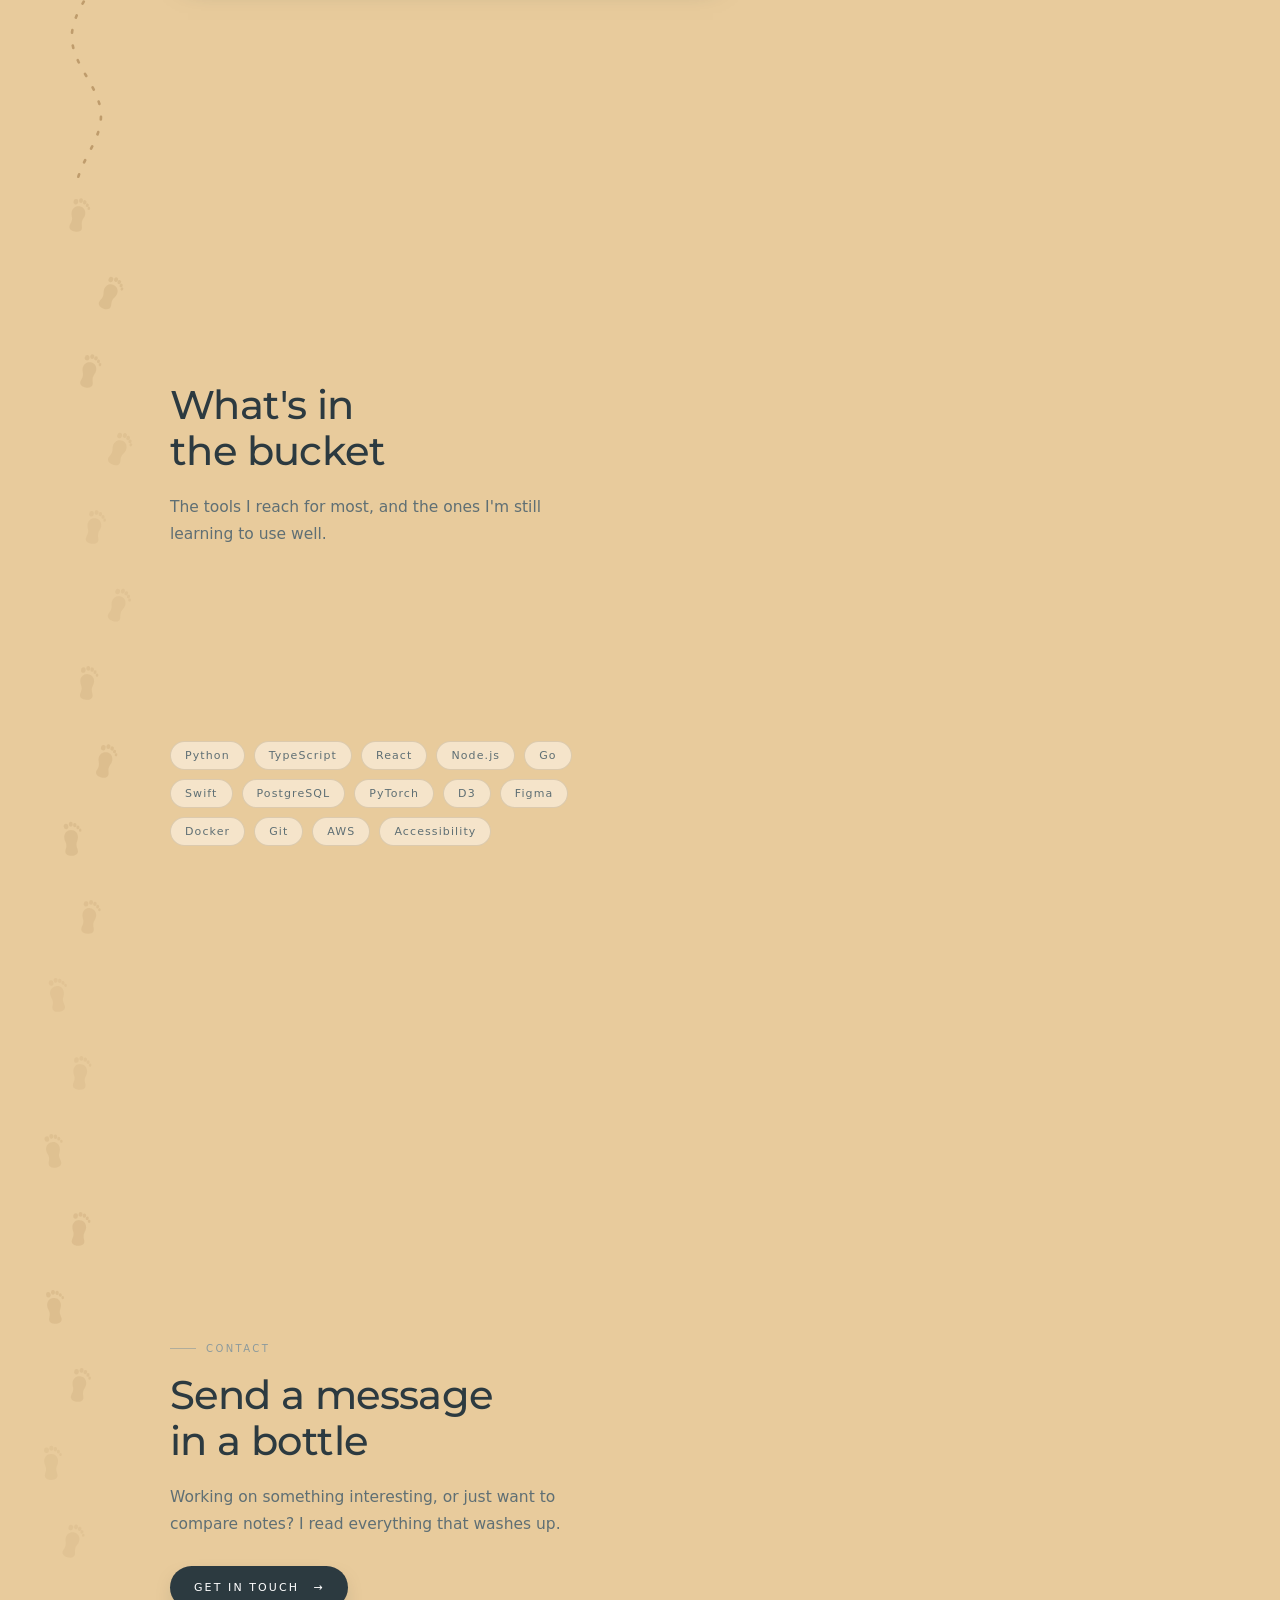
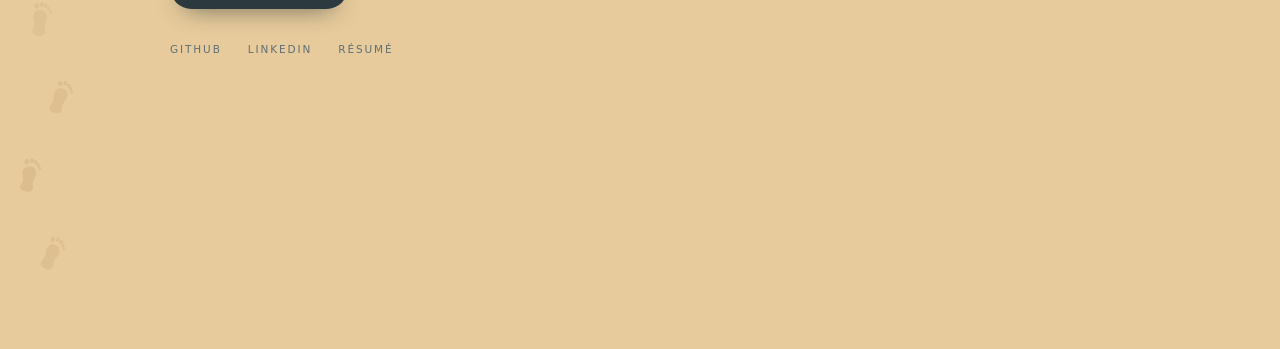
==== commit f9fee6c2: "added some more project info" ====
--- a/index.html
+++ b/index.html
@@ -1001,10 +1001,26 @@
     body:'Every messaging product optimises for instant. I wanted to see what changes when it can\'t be. People wrote longer. They asked better questions. They came back.',
     points:['Monthly form with responses sent to a trusted adult or organization','Interactive games to help recognize abuse','Map of nearby safe spots (hospitals, police stations, etc)','Fake learning dashboard when parents sign in'] },
   { cat:'web', shell:'star', title:'EcoThreads', meta:'Full-Stack · Web Dev', from:'#2b7f96', to:'#8fd3c8',
+    img:'pictures/ecoThreads/ecoThreadsThumbnail.png', fit:'cover', plate:'#eaf0fb',
+    gallery:[
+      'pictures/EcoThreads/ecoThreads1.jpg',
+      'pictures/EcoThreads/ecoThreads2.jpg',
+      'pictures/EcoThreads/ecoThreads3.jpg',
+      'pictures/EcoThreads/ecoThreads4.jpg',
+      'pictures/EcoThreads/ecoThreads5.jpg'
+    ],
     blurb:'Website designed to allow users to list clothes for donation and exchange with other users, encouraging sustainable fashion.',
     body:'Tidewater started as a favour and turned into the thing I learned the most from. The hard part was never the calendar — it was modelling the messy human rules people had been holding in their heads.',
     points:['Gamified by displaying leaderboard of how much water and cotton users have saved based on the number of clothes they exchanged','Account creation and saving user data','Tips to shop sustainably'] },
   { cat:'web', shell:'scallop', title:"Earth's Final Hour", meta:'Java · Game Dev', from:'#1f5f7a', to:'#63b0c4',
+    img:'pictures/EarthsFinalHour/EFHThumbnail.png', fit:'fill', plate:'#eaf0fb',
+    gallery:[
+      'pictures/EarthsFinalHour/EFH1.png',
+      'pictures/EarthsFinalHour/EFH2.png',
+      'pictures/EarthsFinalHour/EFH3.png',
+      'pictures/EarthsFinalHour/EFH4.png',
+      'pictures/EarthsFinalHour/EFH5.png'
+    ],
     blurb:'Simulation game to educate children about how their daily actions impact the environment around them.',
     body:'Part coursework, part obsession. I wanted to know whether a small model on open data could beat a naive drift baseline — it could, but only once I stopped treating wind and current as independent.',
     points:['Users can move character and have them complete everyday actions (eat food, drive to grocery store, turn on/off lights, watch TV, change clothes, take a shower/bath, etc)','As the game progresses, the environment seen through the window degrades from a thriving grassland to a smoke-filled land with damaging factories','Once the player depletes a certain amount of CO2 or water, the game is over and they are encouraged to play again with more sustainable decisions'] },
@@ -1012,7 +1028,11 @@
     blurb:'App designed for kids to virtually "adopt" an endangered animal and earn points by caring for it and learning about the dangers they face',
     body:'Built for myself after one too many "this file has no coverage and nobody noticed" moments. It maps source files to test files, watches change frequency, and quietly flags the ones going dark.',
     points:["Mini game in which user's animal faces threats in their habitat (trash, fishing nets, poachers), and the player can save the animal by answering trivia questions about the species",'Daily challenges to earn points, which promote protecting the environment and animals by planting trees, picking up trash, etc.'] },
-  { cat:'design', shell:'scallop', title:'Saltmarsh', meta:'Data visualisation · D3, Observable', from:'#4a7a5e', to:'#b8d492',
+  { cat:'design', shell:'scallop', title:'Voltify', meta:'UI/UX · Figma  · Claude Design', from:'#4a7a5e', to:'#b8d492',
+    img:'pictures/voltify/voltifyThumbnail.png', fit:'cover', plate:'#eaf0fb',
+    gallery:[
+      
+    ],
     blurb:'An interactive map of sixty years of coastal wetland loss, built from public survey data.',
     body:'The data existed; nobody could see it. I spent longer on the legend than the map — getting people to read a rate of change rather than a snapshot turned out to be the whole design problem.',
     points:['Six decades of survey data, normalised into one timeline','Scrubbing timeline with per-parish breakdown','Picked up by two local conservation groups'] },
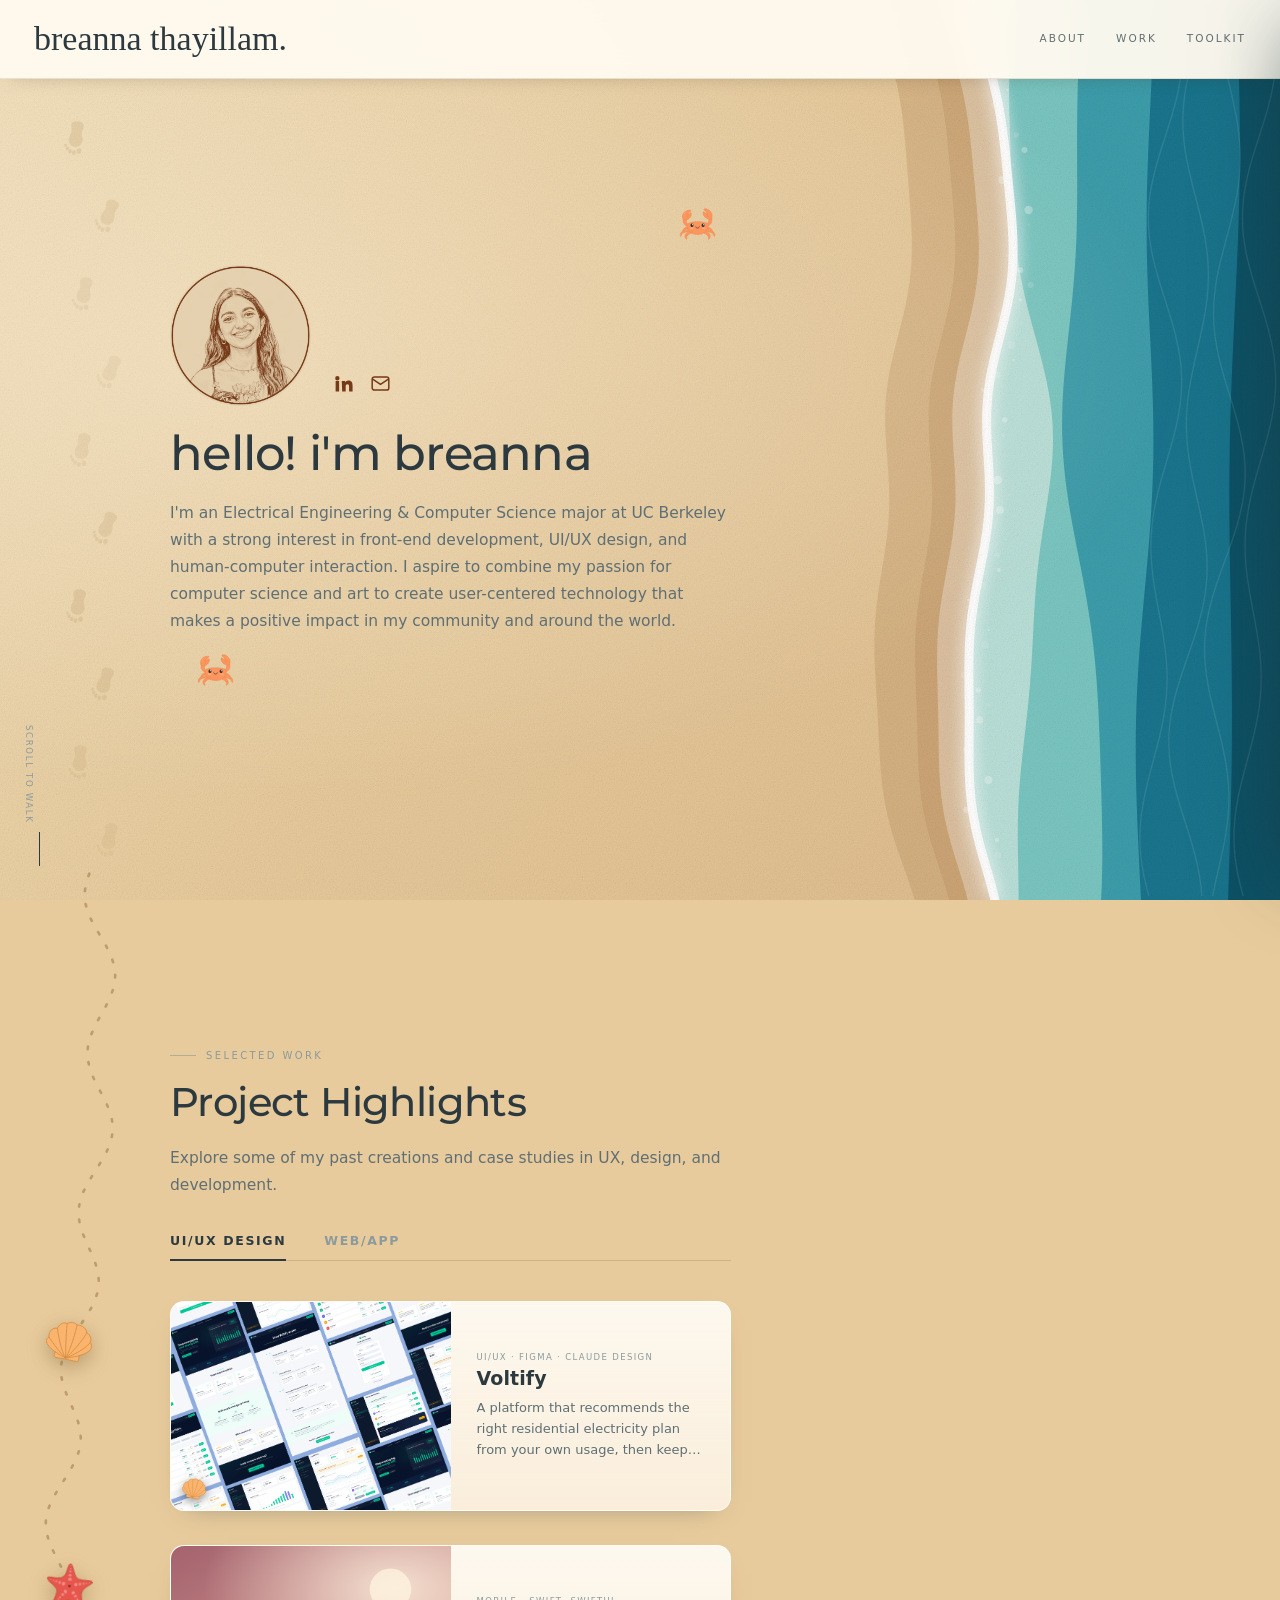
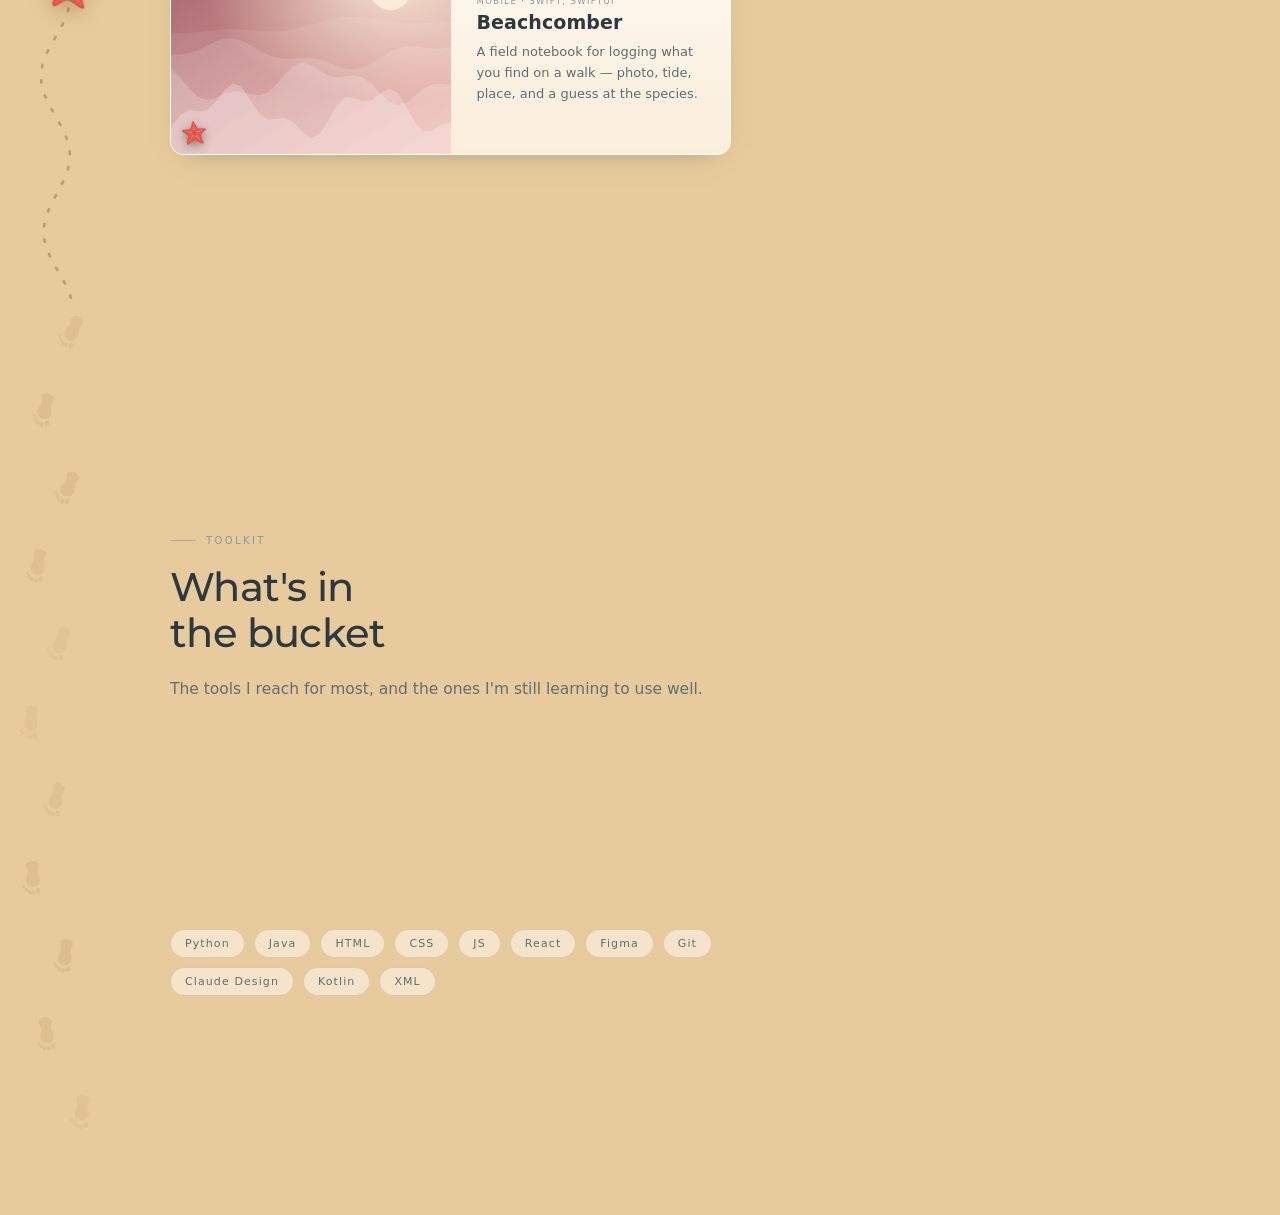
==== commit c1b17c6a: "added crabs, more project info and caste studies" ====
--- a/index.html
+++ b/index.html
@@ -38,6 +38,9 @@
   --shore: 52%;               /* horizontal position of the tide line */
   --trail: 170px;             /* footprint / shell gutter */
   --dry: 74vw;                /* rightmost x still on dry sand — JS measures it */
+  /* ---- COLUMN WIDTH — every block of text on the page runs to exactly this,
+     the same measure as the rule under the Work tabs. One number, one edge. */
+  --col: min(620px, var(--dry) - var(--trail));
 
   --ink:        #2c3a40;
   --ink-soft:   #5f6f74;
@@ -134,7 +137,7 @@
   padding:120px 0;
 }
 /* nothing reaches past the dry sand */
-.body{max-width:min(540px, var(--dry) - var(--trail));padding-right:48px}
+.body{max-width:var(--col)}
 
 .eyebrow{
   font-size:10px;letter-spacing:.24em;text-transform:uppercase;color:var(--ink-faint);
@@ -154,6 +157,21 @@
 }
 .hero-name{margin-top:22px;font-size:clamp(32px,3.9vw,48px)}
 
+/* ---- CRABS — one above the intro, one below ----
+   Each sits in a strip the width of the text column and walks it left to right
+   as you scroll past; the transform itself is written by walkCrabs(). */
+.crabline{position:relative;height:44px;margin:16px 0;pointer-events:none;overflow:hidden}
+.crab{position:absolute;left:0;top:0;width:38px;height:38px;display:block;z-index:1;
+  opacity:.92}
+.crab svg{width:100%;height:100%;display:block}
+/* the scuffs it leaves in the sand behind it */
+.crabtrack{
+  position:absolute;width:6px;height:4px;border-radius:50%;
+  background:rgba(150,112,66,.5);
+  animation:crabfade 2.5s linear forwards;
+}
+@keyframes crabfade{from{opacity:.55;transform:scale(1)} to{opacity:0;transform:scale(.7)}}
+
 /* ---- SOCIAL ICONS — size, spacing and drop live here ---- */
 .social{display:flex;align-items:center;gap:16px;padding-bottom:12px}
 .social a{
@@ -165,15 +183,9 @@
 /* the envelope is drawn with lines, not a solid shape */
 .social svg.stroke{fill:none;stroke:currentColor;stroke-width:1.7;stroke-linecap:round;stroke-linejoin:round}
 
-/* ---- HERO TEXT WIDTH — edit this to widen/narrow the intro ----
-   The text starts at var(--trail) (170px) and this makes it run out to
-   --hero-edge, measured from the left of the screen. Bump 50vw up or down
-   to taste; the min() keeps it from ever crossing onto wet sand. */
-#home{--hero-edge:50vw}
-#home .body{max-width:min(calc(var(--hero-edge) - var(--trail) + 48px), var(--dry) - var(--trail))}
-#home .lede{max-width:none}   /* other sections stay capped at 40ch for readability */
 h2{font-family:var(--script);font-weight:500;font-size:clamp(28px,3.2vw,40px);line-height:1.15;letter-spacing:-.015em}
-.lede{margin-top:20px;font-size:15.5px;line-height:1.75;color:var(--ink-soft);max-width:40ch}
+/* no cap of its own — every lede runs the full --col measure */
+.lede{margin-top:20px;font-size:15.5px;line-height:1.75;color:var(--ink-soft)}
 
 .cta{
   display:inline-flex;align-items:center;gap:12px;margin-top:30px;
@@ -197,14 +209,13 @@
    line by JS, so the marker column is a zero-width anchor. */
 #work{display:block;padding:150px 0 160px var(--trail)}
 
-.work-head{width:min(620px, var(--dry) - var(--trail));margin:0 0 34px}
-.work-head .lede{max-width:44ch}
-.beachcomb{position:relative;width:min(620px, var(--dry) - var(--trail))}
+.work-head{width:var(--col);margin:0 0 34px}
+.beachcomb{position:relative;width:var(--col)}
 
 /* ---- CATEGORY TABS — one row, the active one underlined ---- */
 .tabs{
   display:flex;gap:38px;margin:0 0 40px;
-  width:min(620px, var(--dry) - var(--trail));
+  width:var(--col);
   border-bottom:1px solid rgba(120,95,60,.22);
 }
 .tab{
@@ -270,6 +281,8 @@
   display:flex;flex-direction:row;width:100%;
   height:var(--rest);
   border-radius:14px;overflow:hidden;cursor:pointer;
+  /* the card is an <a> when the project has a page of its own */
+  color:inherit;text-decoration:none;-webkit-tap-highlight-color:transparent;
   background:linear-gradient(180deg, rgba(255,253,248,.9), rgba(255,247,236,.78));
   border:1px solid rgba(255,255,255,.7);
   box-shadow:0 10px 26px -18px rgba(40,60,65,.55);
@@ -305,6 +318,13 @@
   display:-webkit-box;-webkit-box-orient:vertical;-webkit-line-clamp:3;line-clamp:3;overflow:hidden;
 }
 
+/* the hackathon a project was built for, if it was — sat in the bottom right
+   corner of the card, out of the way of the blurb above it */
+.cbody .award{
+  margin-top:auto;padding-top:12px;text-align:right;
+  font-size:9px;letter-spacing:.14em;text-transform:uppercase;color:#8a4a20;
+}
+
 /* the detail drawer inside each card — 0fr → 1fr animates height with no magic numbers */
 .more{display:grid;grid-template-rows:0fr;opacity:0;
   transition:grid-template-rows .55s var(--ease),opacity .4s var(--ease),margin-top .55s var(--ease)}
@@ -315,6 +335,8 @@
 .more .open{margin-top:10px;font-size:8.5px;letter-spacing:.16em;text-transform:uppercase;color:var(--ink);display:flex;align-items:center;gap:8px}
 .more .open span{width:22px;height:1px;background:currentColor;position:relative}
 .more .open span::after{content:"";position:absolute;right:0;top:-3px;width:6px;height:6px;border-top:1px solid currentColor;border-right:1px solid currentColor;transform:rotate(45deg)}
+/* a project that opens in the drawer says so with a chevron, not a drawn arrow */
+.more .open i{font-style:normal;font-size:13px;line-height:1;letter-spacing:0}
 
 /* ---------- shell and card, hovered as one ---------- */
 /* Either half of a find wakes the other: the shell is inside .find, so one
@@ -351,7 +373,7 @@
 .find:has(.shellbtn:hover) .badge{transform:rotate(-12deg) scale(1.12)}
 
 /* ---------- toolkit ---------- */
-.tide{grid-column:2;display:flex;flex-wrap:wrap;gap:9px;margin-top:26px;max-width:460px}
+.tide{grid-column:2;display:flex;flex-wrap:wrap;gap:9px;margin-top:26px;max-width:var(--col)}
 .tide span{
   font-size:11px;letter-spacing:.1em;padding:7px 14px;border-radius:100px;
   background:rgba(255,250,240,.55);border:1px solid rgba(120,95,60,.2);color:var(--ink-soft);
@@ -398,7 +420,13 @@
 }
 #drawer.open{transform:none}
 #drawer .eyebrow{margin-bottom:14px}
+#drawer .eyebrow::before{display:none}   /* no leading dash in front of the tags */
 #drawer h2{margin-bottom:18px}
+/* the hackathon it was built for, directly under the title */
+#drawer .award{
+  margin:-10px 0 18px;font-size:10.5px;letter-spacing:.16em;text-transform:uppercase;
+  color:#8a4a20;line-height:1.5;
+}
 #drawer p{font-size:15px;line-height:1.8;color:var(--ink-soft);margin-bottom:18px}
 #drawer ul{list-style:none;margin:22px 0}
 #drawer li{font-size:14px;line-height:1.7;color:var(--ink-soft);padding-left:20px;position:relative;margin-bottom:9px}
@@ -462,7 +490,7 @@
   .hint{left:20px}
   section{grid-template-columns:1fr;padding:110px 22px 90px;align-content:center}
   .work-head,.tide{grid-column:1}
-  .work-head,.beachcomb,.tabs{width:auto}
+  .work-head,.beachcomb,.tabs,.body,.tide{width:auto;max-width:none}
   .tabs{gap:26px;font-size:11.5px}
   #work{padding:110px 16px 90px}
   /* no room for a gutter: the shell survives as the badge on the card */
@@ -476,8 +504,6 @@
   .find:has(:focus-visible) .pcard{flex-direction:column;height:auto}
   .cbody .short{display:block;-webkit-line-clamp:none;line-clamp:none}
   .thumb{height:170px;flex:0 0 170px;min-height:0}
-  .body{padding-right:0}
-  .lede{max-width:none}
   .hero-top{gap:16px}
   .pfp{width:84px;height:84px}
   #trail{display:none}
@@ -531,6 +557,37 @@
 <ellipse cx="234.656" cy="361.688" rx="26.1209" ry="22.1023" transform="rotate(-74.1114 234.656 361.688)" fill="#F28B8C"/>
 <ellipse cx="305.045" cy="371.281" rx="32.1488" ry="28.1302" transform="rotate(-74.1114 305.045 371.281)" fill="#F28B8C"/>
   </symbol>
+  <!-- the crab, from crab.svg — the white backing rect and its clip path are
+       left out so it sits on the sand rather than on a card of its own -->
+  <symbol id="crab" viewBox="0 0 848 858" fill="none">
+<path d="M660.589 689.222C633.922 674.178 582.866 644.092 552.551 623.579C562.352 611.498 580.313 590.347 595.63 588.705C614.776 586.654 666.743 627.681 688.624 642.725C710.505 657.768 715.292 702.897 711.873 724.095C708.382 745.739 683.838 784.952 672.213 775.379C660.589 765.806 683.838 702.337 660.589 689.222Z" fill="#FE9158" stroke="#F07F44" stroke-width="8.20541" stroke-linecap="round"/>
+<path d="M664.008 692.641C671.074 692.868 686.983 692.367 694.095 688.538" stroke="#F07F44" stroke-width="8.20541" stroke-linecap="round"/>
+<path d="M191.829 688.612C218.497 673.569 269.553 643.482 299.867 622.969C290.066 610.889 272.105 589.737 256.789 588.096C237.643 586.044 185.675 627.071 163.794 642.115C141.913 657.158 137.126 702.288 140.545 723.485C144.036 745.129 168.58 784.342 180.205 774.769C191.829 765.196 168.58 701.727 191.829 688.612Z" fill="#FE9158" stroke="#F07F44" stroke-width="8.20541" stroke-linecap="round"/>
+<path d="M668.289 549.11C637.852 552.438 561.109 554.132 524.52 555.143C525.439 539.614 522.739 536.854 534.225 526.59C548.583 513.759 648.421 506.342 674.968 505.804C701.516 505.267 742.645 538.286 752.227 557.501C762.011 577.12 773.39 619.018 758.365 618.019C743.339 617.02 712.9 544.232 668.289 549.11Z" fill="#FE9158" stroke="#F07F44" stroke-width="8.20541" stroke-linecap="round"/>
+<path d="M187.11 542.272C217.547 545.6 294.29 547.295 330.879 548.305C329.96 532.776 332.66 530.016 321.174 519.752C306.815 506.922 206.978 499.504 180.43 498.966C153.882 498.429 112.754 531.449 103.172 550.663C93.3872 570.282 82.0083 612.18 97.0339 611.181C112.06 610.182 142.499 537.394 187.11 542.272Z" fill="#FE9158" stroke="#F07F44" stroke-width="8.20541" stroke-linecap="round"/>
+<path d="M116.981 620.162C147.304 615.925 222.12 598.75 257.84 590.759C253.142 575.929 255.082 572.591 241.43 565.457C224.364 556.539 125.756 573.827 99.8863 579.816C74.0171 585.805 42.2406 627.901 37.6622 648.878C32.9872 670.298 32.229 713.707 46.5509 709.054C60.8728 704.401 72.5351 626.371 116.981 620.162Z" fill="#FE9158" stroke="#F07F44" stroke-width="8.20541" stroke-linecap="round"/>
+<path d="M732.674 620.519C702.35 616.283 627.534 599.108 591.815 591.116C596.513 576.286 594.572 572.948 608.225 565.814C625.291 556.896 723.899 574.185 749.768 580.173C775.637 586.162 807.414 628.258 811.992 649.236C816.667 670.655 817.426 714.064 803.104 709.411C788.782 704.758 777.119 626.728 732.674 620.519Z" fill="#FE9158" stroke="#F07F44" stroke-width="8.20541" stroke-linecap="round"/>
+<path d="M746.062 624.946C754.724 622.894 772.73 617.561 775.465 612.638" stroke="#F07F44" stroke-width="8.20541" stroke-linecap="round"/>
+<path d="M185.36 475.881C150.487 463.573 84.4331 415.435 99.2028 321.346C84.3875 297.413 67.0651 235.052 116.297 177.068C177.838 104.586 266.046 118.946 274.251 124.416C280.816 128.792 271.516 137.18 266.046 140.827C244.393 157.01 201.77 197.171 204.505 228.351C217.953 218.55 249.498 194.709 268.097 177.751C277.67 168.862 285.192 184.589 284.508 191.427C283.824 198.265 298.184 291.943 173.735 337.757C171.228 361.233 171.957 411.605 194.933 425.281C220.46 409.554 298.731 377.826 407.589 376.732C543.662 375.365 633.922 406.135 647.597 415.708C661.273 400.665 686.163 359.638 676.316 315.875C625.944 302.2 531.081 251.19 554.603 156.554C560.757 142.194 615.459 201 640.759 201.684C637.113 184.133 622.297 145.477 592.211 131.254C565.954 113.749 569.874 97.5205 575.116 91.5944C579.447 86.8079 595.219 79.2863 623.665 87.4917C659.222 97.7485 785.722 151.084 746.062 300.832C754.723 343.683 750.849 437.316 666.06 469.043C664.692 529.672 621.203 653.938 458.189 665.973C254.422 681.016 193.012 553.149 185.36 475.881Z" fill="#FE9158"/>
+<path d="M185.36 475.881C150.487 463.573 84.4331 415.435 99.2028 321.346M194.933 425.281C179.616 438.409 182.169 464.485 185.36 475.881C193.012 553.149 254.422 681.016 458.189 665.973C621.203 653.938 664.692 529.672 666.059 469.043C668.888 444.974 654.93 423.457 647.597 415.708M99.2028 321.346C84.3875 297.413 67.0651 235.052 116.297 177.068C177.838 104.586 266.046 118.946 274.251 124.416C280.816 128.792 271.516 137.18 266.046 140.827C244.393 157.01 201.77 197.171 204.505 228.351C217.953 218.55 249.498 194.709 268.097 177.751C277.67 168.862 285.192 184.589 284.508 191.427C283.824 198.265 298.184 291.943 173.735 337.757M99.2028 321.346C109.004 330.691 137.631 347.056 173.735 337.757M173.735 337.757C171.228 361.233 171.957 411.605 194.933 425.281M194.933 425.281C220.46 409.554 298.731 377.826 407.589 376.732C543.662 375.365 633.922 406.135 647.597 415.708M647.597 415.708C661.273 400.665 686.163 359.638 676.316 315.875M746.062 300.832C719.805 322.166 688.624 319.75 676.316 315.875C625.944 302.2 531.081 251.19 554.603 156.554C560.757 142.194 615.459 201 640.759 201.684C637.113 184.133 622.297 145.477 592.211 131.254C565.954 113.749 569.874 97.5205 575.116 91.5944C579.447 86.8079 595.219 79.2863 623.665 87.4917C659.222 97.7485 785.722 151.084 746.062 300.832ZM746.062 300.832C754.723 343.683 750.849 437.316 666.059 469.043" stroke="#F07F44" stroke-width="10.9405"/>
+<ellipse cx="299.402" cy="458.941" rx="34.1892" ry="39.6595" transform="rotate(-3.84969 299.402 458.941)" fill="#272727"/>
+<ellipse cx="549.667" cy="458.941" rx="34.1892" ry="39.6595" transform="rotate(2.17976 549.667 458.941)" fill="#272727"/>
+<ellipse cx="310.319" cy="443.214" rx="11.7432" ry="14.1324" transform="rotate(-3.84969 310.319 443.214)" fill="#EFEFEF"/>
+<ellipse cx="563.493" cy="444.565" rx="11.8087" ry="13.3742" transform="rotate(2.17976 563.493 444.565)" fill="#EFEFEF"/>
+<path d="M98.5192 626.997C95.1003 623.806 88.9462 614.689 91.6814 603.749" stroke="#F07F44" stroke-width="8.20541" stroke-linecap="round"/>
+<path d="M384.34 494.343C388.899 503.233 398.662 521.011 426.051 521.011C449.984 521.011 461.608 502.549 465.027 492.292" stroke="#272727" stroke-width="13.6757" stroke-linecap="round"/>
+<path d="M190.83 688.538C186.271 691.045 174.145 695.649 162.111 694.008" stroke="#F07F44" stroke-width="8.20541" stroke-linecap="round"/>
+<path d="M157.324 546.994C153.222 542.664 146.247 530.584 151.17 516.908" stroke="#F07F44" stroke-width="8.20541" stroke-linecap="round"/>
+<path d="M681.103 549.046C686.345 543.804 696.556 530.721 695.462 520.327" stroke="#F07F44" stroke-width="8.20541" stroke-linecap="round"/>
+<ellipse cx="290.662" cy="526.481" rx="41.7108" ry="21.8811" fill="white" fill-opacity="0.2"/>
+<ellipse cx="274.935" cy="584.603" rx="10.9405" ry="7.52162" fill="#F07F44" fill-opacity="0.5"/>
+<ellipse cx="303.654" cy="607.168" rx="28.7189" ry="15.0432" fill="#F07F44" fill-opacity="0.5"/>
+<ellipse cx="569.646" cy="527.849" rx="41.7108" ry="21.8811" fill="white" fill-opacity="0.2"/>
+<path d="M204.506 222.881C207.241 245.674 207.378 294.131 186.043 305.619" stroke="#F07F44" stroke-width="10.9405" stroke-linecap="round"/>
+<path d="M640.076 198.027C643.111 216.24 652.852 255.835 667.535 268.518" stroke="#F07F44" stroke-width="10.9405" stroke-linecap="round"/>
+<path d="M624.349 101.851C658.538 113.02 728.831 152.862 736.489 222.881C734.21 202.595 708.591 149.99 624.349 101.851Z" fill="white" fill-opacity="0.2"/>
+<path d="M97.4006 256.303C105.357 206.47 140.388 148.272 209.631 135.357C189.575 139.159 137.494 168.862 97.4006 256.303Z" fill="white" fill-opacity="0.2"/>
+  </symbol>
   <symbol id="sh-spiral" viewBox="0 0 848 813" fill="none">
 <path d="M816.161 691.228C663.125 758.471 469.426 651.594 391.706 589.75C-75.3188 760.101 -118.625 47.2601 396.842 62.8651C809.216 75.3491 848.211 486.975 816.161 691.228Z" fill="#FAB1B1" stroke="#F28B8C" stroke-width="12.889"/>
 <path d="M392.366 593.996C428.276 540.594 483.82 404.577 418.718 287.73C353.617 170.883 234.397 178.709 171.374 234.836C106.131 292.938 82.7482 392.076 160.42 458.276C243.141 514.996 298.871 425.906 292.279 383.451C288.653 360.101 263.759 311.793 208.569 320.364C153.378 328.935 166.507 383.742 178.785 394.554C191.377 405.642 221.095 401.028 217.798 379.801C215.161 362.819 203.181 360.332 197.52 361.211" stroke="#F28B8C" stroke-width="12.889"/>
@@ -545,10 +602,9 @@
 <header>
   <a class="logo" href="#home">breanna thayillam.</a>
   <nav class="topnav">
+    <a href="#home">About</a>
     <a href="#work">Work</a>
-    <a href="#about">About</a>
     <a href="#toolkit">Toolkit</a>
-    <a href="#contact">Contact</a>
   </nav>
 </header>
 
@@ -563,6 +619,7 @@
   <section id="home">
     <div></div>
     <div class="body">
+      <div class="crabline"><span class="crab"><svg viewBox="0 0 848 858" aria-hidden="true"><use href="#crab"/></svg></span></div>
       <div class="hero-top rev">
         <img class="pfp" src="portfolio pfp.png" alt="Breanna Thayillam" width="150" height="150">
         <div class="social">
@@ -581,30 +638,19 @@
       </div>
       <h1 class="hero-name rev">hello! i'm breanna</h1>
       <p class="lede rev">I'm an Electrical Engineering & Computer Science major at UC Berkeley with a strong interest in front-end development, UI/UX design, and human-computer interaction. I aspire to combine my passion for computer science and art to create user-centered technology that makes a positive impact in my community and around the world.</p>
-      <a class="cta rev" href="#about">Start your walk <span class="arrow"></span></a>
-    </div>
-  </section>
-
-  <section id="about">
-    <div></div>
-    <div class="body">
-      <p class="eyebrow rev">About</p>
-      <h2 class="rev">Somewhere between<br>logic and low tide</h2>
-      <p class="lede rev">A computer science student and engineer who cares about the seams — the places where a system meets a person. I like problems that need both a whiteboard and a conversation.</p>
-      <p class="lede rev">Currently building at Cerenity Innovation, and always collecting things that wash up: half-finished side projects, good documentation, better questions.</p>
-      <a class="cta rev" href="#work">See what I've found <span class="arrow"></span></a>
+      <div class="crabline"><span class="crab"><svg viewBox="0 0 848 858" aria-hidden="true"><use href="#crab"/></svg></span></div>
     </div>
   </section>
 
   <section id="work">
     <div class="work-head rev">
       <p class="eyebrow">Selected Work</p>
-      <h2>Things the tide<br>brought in</h2>
-      <p class="lede">Follow the shells. Hover either the shell or its card to turn it over, click to read the whole story.</p>
+      <h2>Project Highlights</h2>
+      <p class="lede">Explore some of my past creations and case studies in UX, design, and development.</p>
     </div>
     <div class="tabs rev" id="worktabs" role="tablist" aria-label="Project categories">
-      <button class="tab on" role="tab" aria-selected="true"  data-cat="web">Web/App</button>
-      <button class="tab"    role="tab" aria-selected="false" data-cat="design">UI/UX Design</button>
+      <button class="tab on" role="tab" aria-selected="true"  data-cat="design">UI/UX Design</button>
+      <button class="tab"    role="tab" aria-selected="false" data-cat="web">Web/App</button>
     </div>
     <div class="beachcomb" id="beachcomb">
       <svg id="combtrail" aria-hidden="true"></svg>
@@ -619,21 +665,6 @@
       <p class="lede rev">The tools I reach for most, and the ones I'm still learning to use well.</p>
     </div>
     <div class="tide rev" id="tide"></div>
-  </section>
-
-  <section id="contact">
-    <div></div>
-    <div class="body">
-      <p class="eyebrow rev">Contact</p>
-      <h2 class="rev">Send a message<br>in a bottle</h2>
-      <p class="lede rev">Working on something interesting, or just want to compare notes? I read everything that washes up.</p>
-      <a class="bottle rev" href="mailto:info@cerenityinnovation.com">Get in touch <span>→</span></a>
-      <div class="links rev">
-        <a href="#" target="_blank" rel="noopener">GitHub</a>
-        <a href="#" target="_blank" rel="noopener">LinkedIn</a>
-        <a href="#" target="_blank" rel="noopener">Résumé</a>
-      </div>
-    </div>
   </section>
 </main>
 
@@ -759,6 +790,7 @@
   ctx.globalAlpha = .55;
   fillBand(lead, -(88 + surge * 1.5), '#cba473');
   ctx.globalAlpha = .4;
+  
   fillBand(lead, -(42 + surge * 1.1), '#bf9564');
   ctx.restore();
 
@@ -846,7 +878,54 @@
 
   draw();
   if (++frame % 4 === 0) washPrints();
+  walkCrabs();
   requestAnimationFrame(tick);
+}
+
+/* =========================================================
+   2b. CRABS — each paces its own strip on a clock of its own,
+       nothing to do with the scroll. The top one sets off from
+       the right, the bottom one from the left, so they cross.
+   ========================================================= */
+const crabs = [...document.querySelectorAll('.crab')];
+/* seconds for one there-and-back, per crab. Deliberately unequal and not
+   multiples of each other, so the two never fall into step. */
+const CRAB_TRIP = [34, 25];
+const TRACK_GAP = 24;      /* how far a crab walks between marks in the sand */
+let crabSpan = [];         /* how far each has to walk — measured, not per frame */
+let lastDrop = [];         /* where each last left a mark */
+let dropSide = [];         /* marks alternate side, like a set of legs */
+
+function measureCrabs(){
+  crabSpan = crabs.map(c => Math.max(c.parentElement.clientWidth - c.offsetWidth, 0));
+}
+
+/* a faint scuff at x, which fades on its own and takes itself out */
+function dropTrack(i, x){
+  const mark = document.createElement('span');
+  mark.className = 'crabtrack';
+  mark.style.left = (x + crabs[i].offsetWidth / 2 - 3) + 'px';
+  mark.style.top  = (26 + (dropSide[i] ? 7 : 0)) + 'px';
+  crabs[i].parentElement.appendChild(mark);
+  dropSide[i] = !dropSide[i];
+  setTimeout(() => mark.remove(), 2600);
+}
+
+function walkCrabs(){
+  for (let i = 0; i < crabs.length; i++){
+    const phase = clock / CRAB_TRIP[i % CRAB_TRIP.length] * Math.PI * 2;
+    /* 0 → 1 → 0, easing into each turn rather than snapping round */
+    const osc = (1 - Math.cos(phase)) / 2;
+    const p = i % 2 === 0 ? 1 - osc : osc;      /* even crabs start at the right */
+    const x = p * crabSpan[i];
+    crabs[i].style.transform = `translateX(${x.toFixed(1)}px)`;
+
+    if (reduce) continue;
+    if (lastDrop[i] === undefined || Math.abs(x - lastDrop[i]) > TRACK_GAP){
+      lastDrop[i] = x;
+      dropTrack(i, x);
+    }
+  }
 }
 
 /* =========================================================
@@ -939,7 +1018,9 @@
     step.appendChild(footTpl.content.cloneNode(true));
     step.style.left = (GUTTER + wander + s * 13) + 'px';
     step.style.top  = y + 'px';
-    step.style.transform = `rotate(${8 + s * 6 + Math.sin(y * .004) * 10}deg)`;
+    /* +180 turns the print to face down the page — the walk heads the way you
+       scroll, rather than back up the beach at you */
+    step.style.transform = `rotate(${188 + s * 6 + Math.sin(y * .004) * 10}deg)`;
     step.style.opacity = .18 + .16 * ((Math.sin(y * .013) + 1) / 2);
     trail.appendChild(step);
     s *= -1;
@@ -986,9 +1067,12 @@
 /* cat:'web' puts a project under the Web/App tab, cat:'design' under UI/UX Design.
    img  — the card's title image; without it the generated wave artwork is used
    fit  — 'contain' mats a logo on a coloured plate instead of cropping it
-   gallery — extra screens, shown as a carousel in the drawer under the bullets */
+   gallery — extra screens, shown as a carousel in the drawer under the bullets
+   page — a case study of its own; with one set, the card navigates there
+          instead of sliding the drawer out (the UI/UX work all does this) */
 const PROJECTS = [
   { cat:'web', shell:'scallop', title:'SuperSupport', meta:'UX Research · Mobile App Dev', from:'#c47a4a', to:'#f5cf9c',
+    award:'Technovation 2023 Global Quarterfinalist',
     img:'pictures/superSupport/superTitle.png', fit:'contain', plate:'#eaf0fb',
     gallery:[
       'pictures/superSupport/Screenshot_20230319-152200.png',
@@ -998,9 +1082,9 @@
       'pictures/superSupport/Screenshot_20230408-222952.png'
     ],
     blurb:'App disguised as educational platform but secretly helps children identify, report, and escape domestic abuse.',
-    body:'Every messaging product optimises for instant. I wanted to see what changes when it can\'t be. People wrote longer. They asked better questions. They came back.',
     points:['Monthly form with responses sent to a trusted adult or organization','Interactive games to help recognize abuse','Map of nearby safe spots (hospitals, police stations, etc)','Fake learning dashboard when parents sign in'] },
   { cat:'web', shell:'star', title:'EcoThreads', meta:'Full-Stack · Web Dev', from:'#2b7f96', to:'#8fd3c8',
+    award:'HackBytes II 2023',
     img:'pictures/ecoThreads/ecoThreadsThumbnail.png', fit:'cover', plate:'#eaf0fb',
     gallery:[
       'pictures/EcoThreads/ecoThreads1.jpg',
@@ -1010,9 +1094,9 @@
       'pictures/EcoThreads/ecoThreads5.jpg'
     ],
     blurb:'Website designed to allow users to list clothes for donation and exchange with other users, encouraging sustainable fashion.',
-    body:'Tidewater started as a favour and turned into the thing I learned the most from. The hard part was never the calendar — it was modelling the messy human rules people had been holding in their heads.',
     points:['Gamified by displaying leaderboard of how much water and cotton users have saved based on the number of clothes they exchanged','Account creation and saving user data','Tips to shop sustainably'] },
   { cat:'web', shell:'scallop', title:"Earth's Final Hour", meta:'Java · Game Dev', from:'#1f5f7a', to:'#63b0c4',
+    award:'WaffleHacks 2023',
     img:'pictures/EarthsFinalHour/EFHThumbnail.png', fit:'fill', plate:'#eaf0fb',
     gallery:[
       'pictures/EarthsFinalHour/EFH1.png',
@@ -1022,27 +1106,33 @@
       'pictures/EarthsFinalHour/EFH5.png'
     ],
     blurb:'Simulation game to educate children about how their daily actions impact the environment around them.',
-    body:'Part coursework, part obsession. I wanted to know whether a small model on open data could beat a naive drift baseline — it could, but only once I stopped treating wind and current as independent.',
     points:['Users can move character and have them complete everyday actions (eat food, drive to grocery store, turn on/off lights, watch TV, change clothes, take a shower/bath, etc)','As the game progresses, the environment seen through the window degrades from a thriving grassland to a smoke-filled land with damaging factories','Once the player depletes a certain amount of CO2 or water, the game is over and they are encouraged to play again with more sustainable decisions'] },
-  { cat:'web', shell:'scallop', title:'EcoPals', meta:'Java · Front-End', from:'#3d6b7d', to:'#e0b077',
+  { cat:'web', shell:'star', title:'EcoPals', meta:'Java · Front-End', from:'#3d6b7d', to:'#e0b077',
+    award:'TritonHacks 2024',
+    img:'pictures/EcoPals/ecoPalsThumbnail.png', fit:'cover', plate:'#eaf0fb',
+    gallery:[
+      'pictures/EcoPals/ecoPals1.jpg',
+      'pictures/EcoPals/ecoPals2.jpg',
+      'pictures/EcoPals/ecoPals3.jpg',
+      'pictures/EcoPals/ecoPals4.jpg',
+      'pictures/EcoPals/ecoPals5.jpg'
+    ],
     blurb:'App designed for kids to virtually "adopt" an endangered animal and earn points by caring for it and learning about the dangers they face',
-    body:'Built for myself after one too many "this file has no coverage and nobody noticed" moments. It maps source files to test files, watches change frequency, and quietly flags the ones going dark.',
     points:["Mini game in which user's animal faces threats in their habitat (trash, fishing nets, poachers), and the player can save the animal by answering trivia questions about the species",'Daily challenges to earn points, which promote protecting the environment and animals by planting trees, picking up trash, etc.'] },
   { cat:'design', shell:'scallop', title:'Voltify', meta:'UI/UX · Figma  · Claude Design', from:'#4a7a5e', to:'#b8d492',
     img:'pictures/voltify/voltifyThumbnail.png', fit:'cover', plate:'#eaf0fb',
-    gallery:[
-      
-    ],
-    blurb:'An interactive map of sixty years of coastal wetland loss, built from public survey data.',
-    body:'The data existed; nobody could see it. I spent longer on the legend than the map — getting people to read a rate of change rather than a snapshot turned out to be the whole design problem.',
-    points:['Six decades of survey data, normalised into one timeline','Scrubbing timeline with per-parish breakdown','Picked up by two local conservation groups'] },
+    page:'voltify.html',
+    blurb:'A platform that recommends the right residential electricity plan from your own usage, then keeps watching the market for a cheaper one.',
+    body:'Choosing an energy plan means comparing pricing structures, contract lengths and cancellation policies at once — so most people stay on an expensive plan. Voltify turns that into a few minutes of reading, and then does the monitoring itself.',
+    points:['Upload a bill or enter usage by hand for personalized recommendations','Side-by-side plan comparison with estimated monthly savings','Dashboard and analytics that keep working after the switch','Seven screens designed from research through high-fidelity UI'] },
   { cat:'design', shell:'star', title:'Beachcomber', meta:'Mobile · Swift, SwiftUI', from:'#a05f6b', to:'#f0b3a4',
+    page:'beachcomber.html',
     blurb:'A field notebook for logging what you find on a walk — photo, tide, place, and a guess at the species.',
     body:'An excuse to learn SwiftUI properly, and to stop losing the notes I was keeping in my camera roll. Offline-first, because the beaches worth walking rarely have signal.',
     points:['Offline-first with conflict-free sync on reconnect','Auto-tags each find with tide state and location','On-device species suggestions from a small Core ML model'] }
 ];
 
-const TOOLS = ['Python','TypeScript','React','Node.js','Go','Swift','PostgreSQL','PyTorch','D3','Figma','Docker','Git','AWS','Accessibility'];
+const TOOLS = ['Python','Java','HTML', 'CSS', 'JS','React','Figma','Git','Claude Design', 'Kotlin', 'XML'];
 
 document.getElementById('tide').innerHTML = TOOLS.map(t => `<span>${t}</span>`).join('');
 
@@ -1057,11 +1147,19 @@
 function buildFind(p, i){
   const find = document.createElement('div');
   find.className = 'find rev';
+  /* a project with a page of its own is a link, not a button: cmd-click, middle
+     click and "open in new tab" all have to keep working */
+  const cardOpen = p.page
+    ? `<a class="pcard" href="${p.page}" aria-label="${p.title} — open case study">`
+    : `<article class="pcard" tabindex="0" role="button" aria-label="${p.title} — open case study">`;
+  const cardClose = p.page ? '</a>' : '</article>';
   find.innerHTML = `
     <div class="marker">
-      <button class="shellbtn" aria-label="${p.title} — open case study">${shell(p.shell)}</button>
+      ${p.page
+        ? `<a class="shellbtn" href="${p.page}" aria-label="${p.title} — open case study">${shell(p.shell)}</a>`
+        : `<button class="shellbtn" aria-label="${p.title} — open case study">${shell(p.shell)}</button>`}
     </div>
-    <article class="pcard" tabindex="0" role="button" aria-label="${p.title} — open case study">
+    ${cardOpen}
       <div class="thumb${p.fit === 'contain' ? ' plate' : ''}"${p.plate ? ` style="--plate:${p.plate}"` : ''}>
         ${p.img
           ? `<img class="thumbimg${p.fit === 'contain' ? ' fit' : ''}" src="${p.img}" alt="">`
@@ -1071,24 +1169,31 @@
       <div class="cbody">
         <span class="meta">${p.meta}</span>
         <h3>${p.title}</h3>
-        <p class="short">${p.blurb}</p>
+        ${p.blurb ? `<p class="short">${p.blurb}</p>` : ''}
         <div class="more"><div>
-          <ul>${p.points.map(x => `<li>${x}</li>`).join('')}</ul>
-          <span class="open">Open case study <span></span></span>
+          ${p.points && p.points.length ? `<ul>${p.points.map(x => `<li>${x}</li>`).join('')}</ul>` : ''}
+          ${p.page
+            ? `<span class="open">Open case study <span></span></span>`
+            : `<span class="open">View project <i>›</i></span>`}
         </div></div>
+        ${p.award ? `<span class="award">${p.award}</span>` : ''}
       </div>
-    </article>`;
+    ${cardClose}`;
 
   /* left is set in drawTrail — each shell is placed on the wave at its own
      height, so the string always runs through the middle of them */
   const btn = find.querySelector('.shellbtn');
   btn.querySelector('svg').style.transform = `rotate(${Math.sin(i * 2.4) * 14}deg)`;
 
-  const card = find.querySelector('.pcard');
-  [btn, card].forEach(el => el.addEventListener('click', () => open(p)));
-  card.addEventListener('keydown', e => {
-    if (e.key === 'Enter' || e.key === ' '){ e.preventDefault(); open(p); }
-  });
+  /* a project with its own page is already a link — the browser handles the
+     click. Everything else still opens the drawer. */
+  if (!p.page){
+    const card = find.querySelector('.pcard');
+    [btn, card].forEach(el => el.addEventListener('click', () => open(p)));
+    card.addEventListener('keydown', e => {
+      if (e.key === 'Enter' || e.key === ' '){ e.preventDefault(); open(p); }
+    });
+  }
 
   /* :has() handles the card/shell pairing; only the trail needs JS, since the
      path lives in a sibling SVG no selector can reach from here */
@@ -1287,13 +1392,15 @@
 
 function open(p){
   lastFocus = document.activeElement;
+  /* every field but the title is optional — a project that doesn't carry one
+     simply has that part of the drawer left out */
   dbody.innerHTML = `<p class="eyebrow">${p.meta}</p>
     <h2 id="dtitle">${p.title}</h2>
-    <p>${p.blurb}</p>
-    <p>${p.body}</p>
-    <ul>${p.points.map(x => `<li>${x}</li>`).join('')}</ul>
-    ${galleryHTML(p)}
-    <a class="cta" href="#" onclick="return false">View case study <span class="arrow"></span></a>`;
+    ${p.award ? `<p class="award">${p.award}</p>` : ''}
+    ${p.blurb ? `<p>${p.blurb}</p>` : ''}
+    ${p.body  ? `<p>${p.body}</p>`  : ''}
+    ${p.points && p.points.length ? `<ul>${p.points.map(x => `<li>${x}</li>`).join('')}</ul>` : ''}
+    ${galleryHTML(p)}`;
   mountGallery();
   scrim.classList.add('open');
   drawer.classList.add('open');
@@ -1327,10 +1434,13 @@
 /* =========================================================
    go
    ========================================================= */
-addEventListener('resize', resize);
+addEventListener('resize', () => { resize(); measureCrabs(); });
 resize();
-if (reduce){ draw(); } else { requestAnimationFrame(tick); }
-addEventListener('load', layTrail);
+measureCrabs();
+/* under reduced motion the clock never advances, so each crab simply stays
+   at the end of the strip it would have set off from */
+if (reduce){ draw(); walkCrabs(); } else { requestAnimationFrame(tick); }
+addEventListener('load', () => { layTrail(); measureCrabs(); walkCrabs(); });
 })();
 </script>
 </body>
